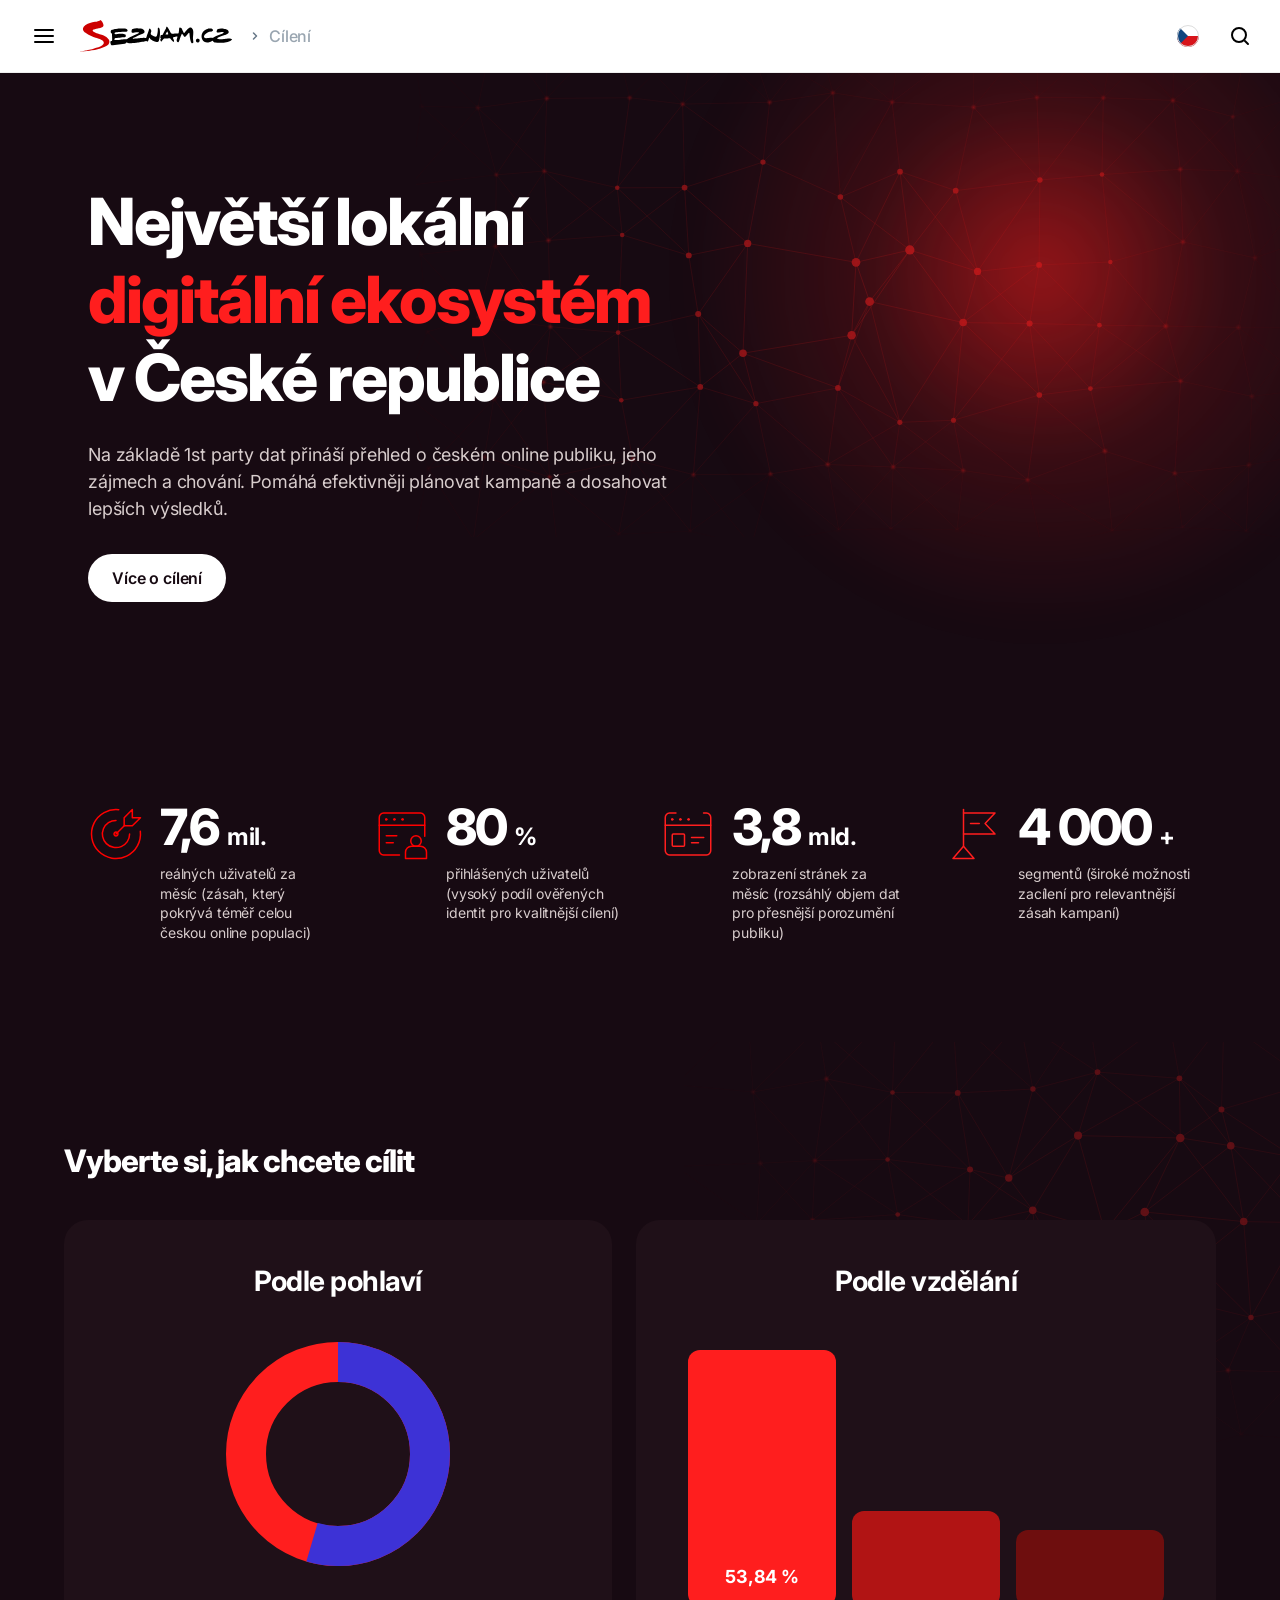
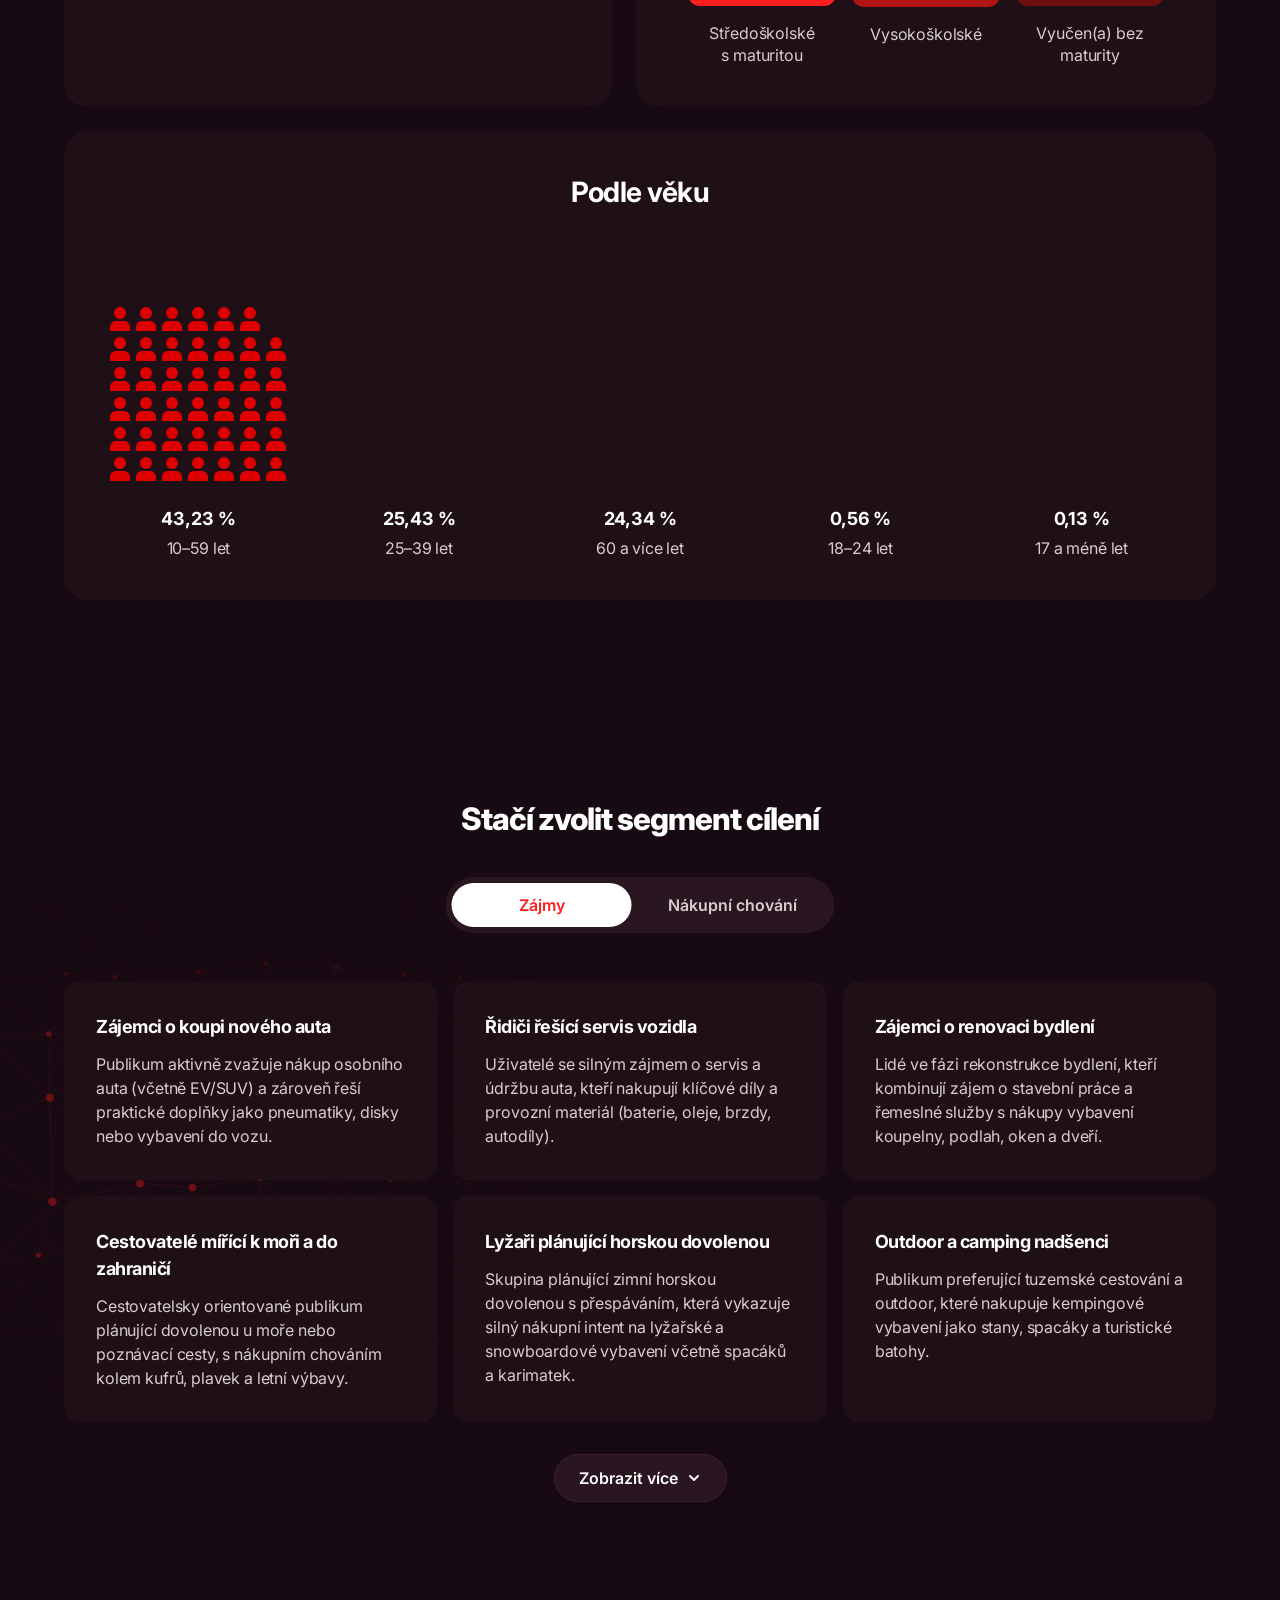
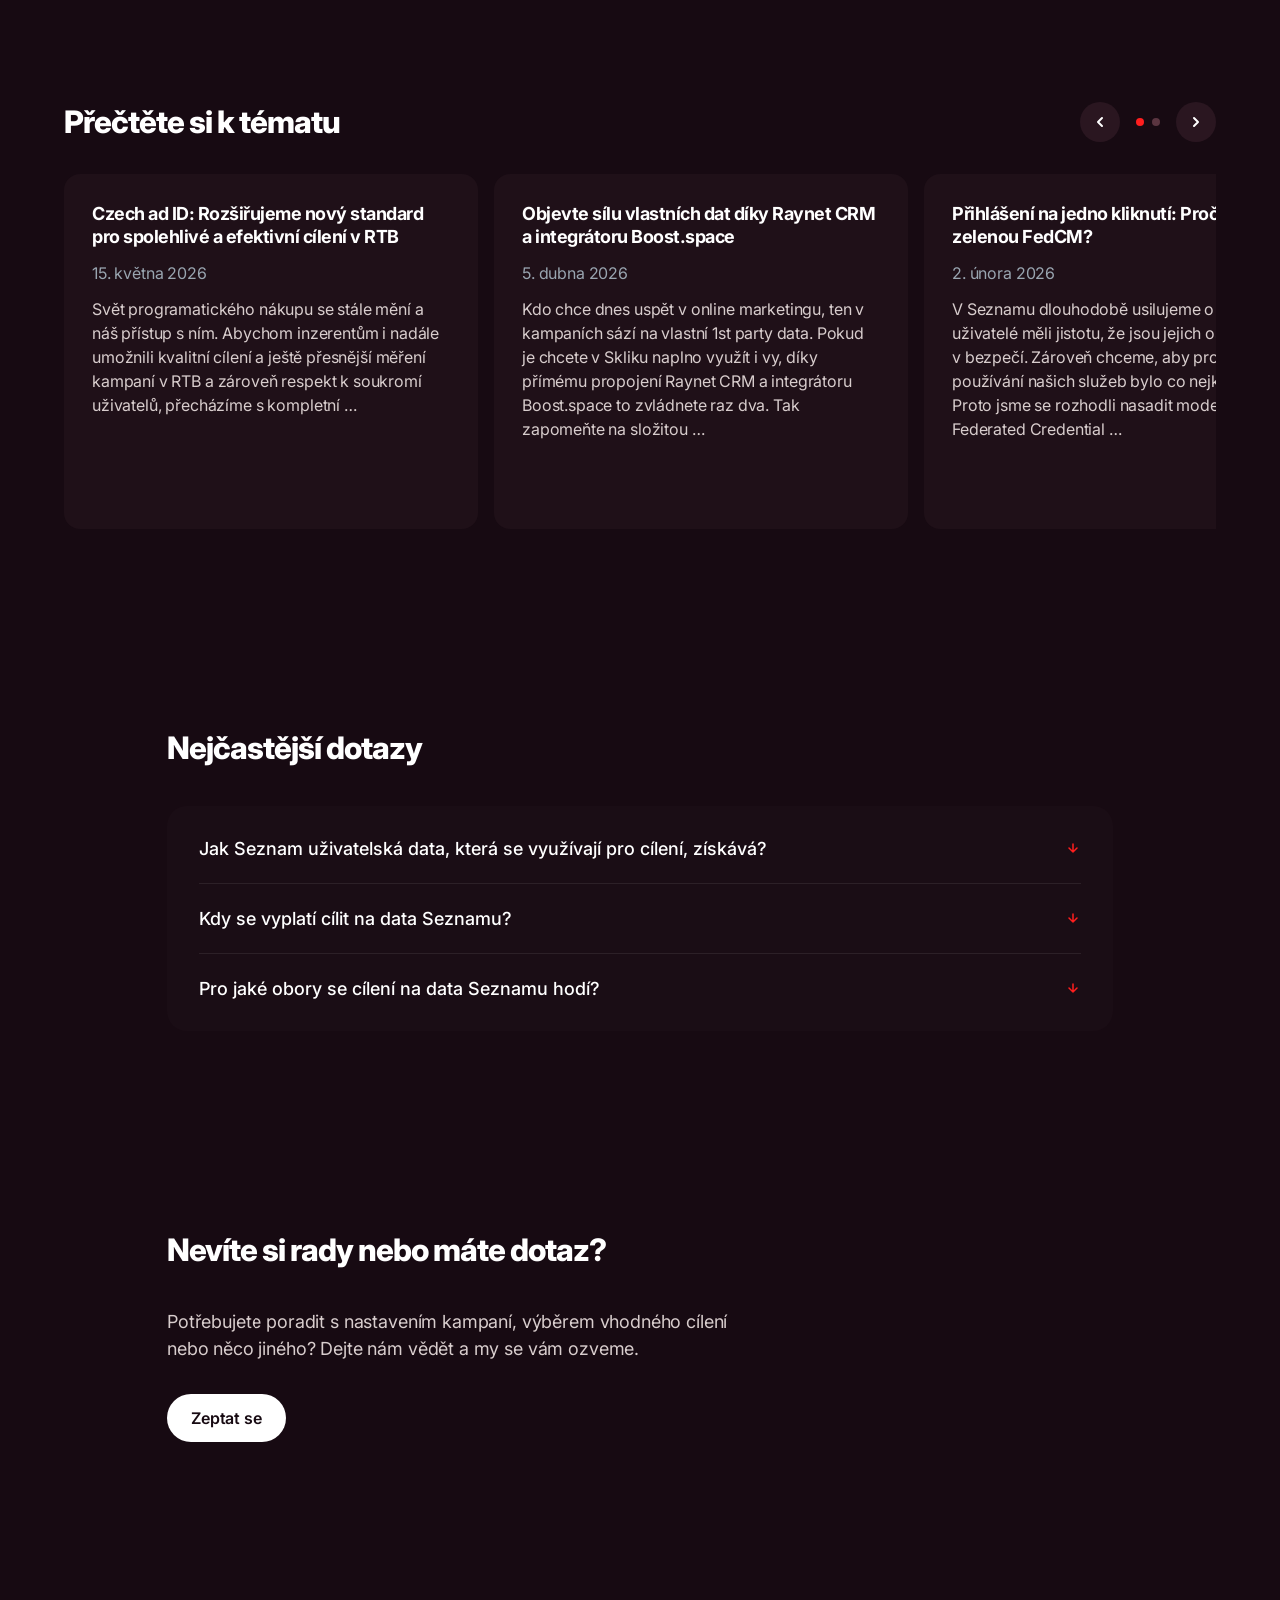
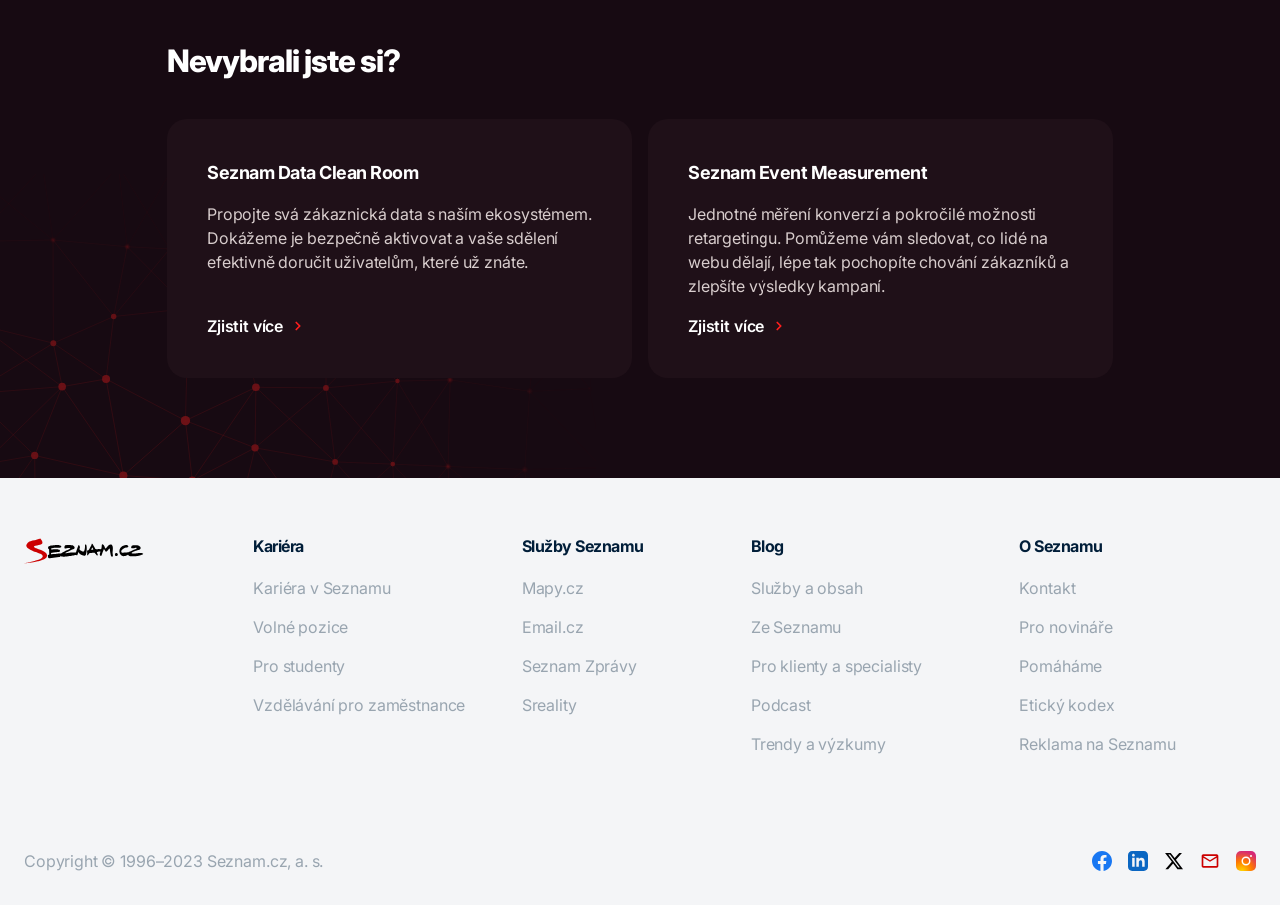
==== index.html @ f517a5b2 "add files" ====
<!DOCTYPE html>
<html lang="cs">
<head>
    <meta charset="UTF-8">
    <meta name="viewport" content="width=device-width, initial-scale=1.0">
    <title>Seznam Cílení – Největší lokální digitální ekosystém v ČR</title>
    <link rel="preconnect" href="https://fonts.googleapis.com">
    <link rel="preconnect" href="https://fonts.gstatic.com" crossorigin>
    <link href="https://fonts.googleapis.com/css2?family=Inter:wght@400;500;600;700;800;900&amp;display=swap" rel="stylesheet">
    <link rel="stylesheet" href="styles.css">
</head>
<body>

<header class="site-header">
    <div class="header-inner">
        <div class="header-left">
            <button class="hamburger" aria-label="Menu">
                <svg width="24" height="24" viewBox="0 0 24 24" fill="none">
                    <path d="M3 6h18M3 12h18M3 18h18" stroke="currentColor" stroke-width="2" stroke-linecap="round"/>
                </svg>
            </button>
            <a href="#" class="logo" aria-label="Seznam.cz">
                <img src="logo-seznam.svg" alt="Seznam.cz" width="153" height="32">
            </a>
            <div class="breadcrumb">
                <svg width="12" height="12" viewBox="0 0 12 12" fill="none">
                    <path d="M4.5 3l3 3-3 3" stroke="#677888" stroke-width="1.5" stroke-linecap="round" stroke-linejoin="round"/>
                </svg>
                <span>Cílení</span>
            </div>
        </div>
        <div class="header-right">
            <span class="flag" aria-label="Čeština">
                <svg width="24" height="24" viewBox="0 0 24 24" xmlns="http://www.w3.org/2000/svg">
                    <defs>
                        <clipPath id="flagClip"><circle cx="12" cy="12" r="11"/></clipPath>
                    </defs>
                    <g clip-path="url(#flagClip)">
                        <rect width="24" height="12" fill="#fff"/>
                        <rect y="12" width="24" height="12" fill="#D7141A"/>
                        <path d="M0 0l12 12L0 24z" fill="#11457E"/>
                    </g>
                    <circle cx="12" cy="12" r="10.5" fill="none" stroke="#ddd"/>
                </svg>
            </span>
            <button class="icon-btn" aria-label="Hledat">
                <svg width="24" height="24" viewBox="0 0 24 24" fill="none">
                    <circle cx="11" cy="11" r="7" stroke="currentColor" stroke-width="2"/>
                    <path d="M20 20l-3-3" stroke="currentColor" stroke-width="2" stroke-linecap="round"/>
                </svg>
            </button>
        </div>
    </div>
</header>

<main>

    <!-- HERO + NUMBERS BG -->
    <section class="hero-block animate-section">
        <div class="hero-bg">
            <div class="hero-glow"></div>
            <svg class="net-anim net-anim-hero" viewBox="0 0 1114 627" preserveAspectRatio="xMidYMid slice" aria-hidden="true"></svg>
        </div>
        <div class="container">
            <div class="hero">
                <h1 class="hero-title">
                    Největší lokální<br>
                    <span class="hero-title-accent">digitální ekosystém</span><br>
                    v České republice
                </h1>
                <p class="hero-text">Na základě 1st party dat přináší přehled o českém online publiku, jeho zájmech a chování. Pomáhá efektivněji plánovat kampaně a dosahovat lepších výsledků.</p>
                <a href="#" class="btn btn-primary">Více o cílení</a>
            </div>

            <section class="numbers animate-section" id="numbers">
                <div class="number-card">
                    <div class="number-icon">
                        <img src="7mil.svg" alt="" width="56" height="56">
                    </div>
                    <div class="number-content">
                        <div class="number-value">
                            <span class="counter" data-target="7.6" data-decimals="1" data-format="cs">0</span>
                            <span class="number-suffix">mil.</span>
                        </div>
                        <p class="number-label">reálných uživatelů za měsíc (zásah, který pokrývá téměř celou českou online populaci)</p>
                    </div>
                </div>

                <div class="number-card">
                    <div class="number-icon">
                        <img src="80proc.svg" alt="" width="56" height="56">
                    </div>
                    <div class="number-content">
                        <div class="number-value">
                            <span class="counter" data-target="80" data-decimals="0">0</span>
                            <span class="number-suffix">%</span>
                        </div>
                        <p class="number-label">přihlášených uživatelů (vysoký podíl ověřených identit pro kvalitnější cílení)</p>
                    </div>
                </div>

                <div class="number-card">
                    <div class="number-icon">
                        <img src="3bil.svg" alt="" width="56" height="56">
                    </div>
                    <div class="number-content">
                        <div class="number-value">
                            <span class="counter" data-target="3.8" data-decimals="1" data-format="cs">0</span>
                            <span class="number-suffix">mld.</span>
                        </div>
                        <p class="number-label">zobrazení stránek za měsíc (rozsáhlý objem dat pro přesnější porozumění publiku)</p>
                    </div>
                </div>

                <div class="number-card">
                    <div class="number-icon">
                        <img src="4000.svg" alt="" width="56" height="56">
                    </div>
                    <div class="number-content">
                        <div class="number-value">
                            <span class="counter" data-target="4000" data-decimals="0" data-format="space">0</span>
                            <span class="number-suffix">+</span>
                        </div>
                        <p class="number-label">segmentů (široké možnosti zacílení pro relevantnější zásah kampaní)</p>
                    </div>
                </div>
            </section>
        </div>
    </section>

    <!-- GRAFY -->
    <section class="charts-section animate-section" id="charts">
        <div class="charts-bg">
            <svg class="net-anim net-anim-charts" viewBox="0 0 1114 627" preserveAspectRatio="xMidYMid slice" aria-hidden="true"></svg>
        </div>
        <div class="container">
            <h2 class="section-title">Vyberte si, jak chcete cílit</h2>
            <div class="charts-grid">
                <div class="chart-card chart-donut-card">
                    <h3 class="chart-title">Podle pohlaví</h3>
                    <div class="donut-wrap">
                        <svg class="donut" viewBox="0 0 240 240" aria-hidden="true">
                            <circle cx="120" cy="120" r="92" fill="none" stroke="#FF1E1E" stroke-width="40"></circle>
                            <circle class="donut-arc" cx="120" cy="120" r="92" fill="none" stroke="#3D32D6" stroke-width="40"
                                    stroke-dasharray="578" stroke-dashoffset="578"
                                    data-final-offset="263" transform="rotate(-90 120 120)"></circle>
                        </svg>
                        <div class="donut-center">
                            <img src="woman.svg" alt="" class="donut-icon donut-icon-woman">
                            <img src="men.svg" alt="" class="donut-icon donut-icon-man">
                        </div>
                    </div>
                    <div class="donut-legend">
                        <div class="legend-item">
                            <div class="legend-value">45,54 %</div>
                            <div class="legend-label">Ženy</div>
                        </div>
                        <div class="legend-item">
                            <div class="legend-value">54,45 %</div>
                            <div class="legend-label">Muži</div>
                        </div>
                    </div>
                </div>

                <div class="chart-card chart-bars-card">
                    <h3 class="chart-title">Podle vzdělání</h3>
                    <div class="bars-container">
                        <div class="bar-wrap">
                            <div class="bar-area">
                                <div class="bar bar-1" data-height="256" style="--bar-color: #FF1E1E;">
                                    <span class="bar-value">53,84 %</span>
                                </div>
                            </div>
                            <div class="bar-label">Středoškolské<br>s maturitou</div>
                        </div>
                        <div class="bar-wrap">
                            <div class="bar-area">
                                <div class="bar bar-2" data-height="96" style="--bar-color: #B11414;">
                                    <span class="bar-value">26,86 %</span>
                                </div>
                            </div>
                            <div class="bar-label">Vysokoškolské</div>
                        </div>
                        <div class="bar-wrap">
                            <div class="bar-area">
                                <div class="bar bar-3" data-height="76" style="--bar-color: #6E0E0E;">
                                    <span class="bar-value">19,29 %</span>
                                </div>
                            </div>
                            <div class="bar-label">Vyučen(a) bez<br>maturity</div>
                        </div>
                    </div>
                </div>

                <div class="chart-card chart-people-card">
                    <h3 class="chart-title">Podle věku</h3>
                    <div class="people-grid">
                        <div class="people-col" data-icons="43" data-cols="7">
                            <div class="people-icons" data-rows="6" data-extra="1"></div>
                            <div class="people-stat">
                                <div class="people-value">43,23 %</div>
                                <div class="people-label">10–59 let</div>
                            </div>
                        </div>
                        <div class="people-col" data-icons="25" data-cols="7">
                            <div class="people-icons" data-rows="3" data-extra="4"></div>
                            <div class="people-stat">
                                <div class="people-value">25,43 %</div>
                                <div class="people-label">25–39 let</div>
                            </div>
                        </div>
                        <div class="people-col" data-icons="24" data-cols="7">
                            <div class="people-icons" data-rows="3" data-extra="3"></div>
                            <div class="people-stat">
                                <div class="people-value">24,34 %</div>
                                <div class="people-label">60 a více let</div>
                            </div>
                        </div>
                        <div class="people-col" data-icons="1" data-cols="1">
                            <div class="people-icons people-tiny"></div>
                            <div class="people-stat">
                                <div class="people-value">0,56 %</div>
                                <div class="people-label">18–24 let</div>
                            </div>
                        </div>
                        <div class="people-col" data-icons="1" data-cols="1">
                            <div class="people-icons people-tiny people-tinier"></div>
                            <div class="people-stat">
                                <div class="people-value">0,13 %</div>
                                <div class="people-label">17 a méně let</div>
                            </div>
                        </div>
                    </div>
                </div>
            </div>
        </div>
    </section>

    <!-- TILES -->
    <section class="tiles-section animate-section">
        <div class="tiles-bg">
            <svg class="net-anim net-anim-tiles" viewBox="0 0 1114 627" preserveAspectRatio="xMidYMid slice" aria-hidden="true"></svg>
        </div>
        <div class="container">
            <h2 class="section-title section-title-center">Stačí zvolit segment cílení</h2>
            <div class="tabs">
                <button class="tab active" data-tab="zajmy">Zájmy</button>
                <button class="tab" data-tab="nakupni">Nákupní chování</button>
            </div>
            <div class="tiles-grid">
                <article class="tile">
                    <h4 class="tile-title">Zájemci o koupi nového auta</h4>
                    <p class="tile-text">Publikum aktivně zvažuje nákup osobního auta (včetně EV/SUV) a zároveň řeší praktické doplňky jako pneumatiky, disky nebo vybavení do vozu.</p>
                </article>
                <article class="tile">
                    <h4 class="tile-title">Řidiči řešící servis vozidla</h4>
                    <p class="tile-text">Uživatelé se silným zájmem o servis a údržbu auta, kteří nakupují klíčové díly a provozní materiál (baterie, oleje, brzdy, autodíly).</p>
                </article>
                <article class="tile">
                    <h4 class="tile-title">Zájemci o renovaci bydlení</h4>
                    <p class="tile-text">Lidé ve fázi rekonstrukce bydlení, kteří kombinují zájem o stavební práce a řemeslné služby s nákupy vybavení koupelny, podlah, oken a dveří.</p>
                </article>
                <article class="tile">
                    <h4 class="tile-title">Cestovatelé mířící k moři a do zahraničí</h4>
                    <p class="tile-text">Cestovatelsky orientované publikum plánující dovolenou u moře nebo poznávací cesty, s nákupním chováním kolem kufrů, plavek a letní výbavy.</p>
                </article>
                <article class="tile">
                    <h4 class="tile-title">Lyžaři plánující horskou dovolenou</h4>
                    <p class="tile-text">Skupina plánující zimní horskou dovolenou s přespáváním, která vykazuje silný nákupní intent na lyžařské a snowboardové vybavení včetně spacáků a karimatek.</p>
                </article>
                <article class="tile">
                    <h4 class="tile-title">Outdoor a camping nadšenci</h4>
                    <p class="tile-text">Publikum preferující tuzemské cestování a outdoor, které nakupuje kempingové vybavení jako stany, spacáky a turistické batohy.</p>
                </article>
            </div>
            <div class="tiles-cta">
                <button class="btn btn-secondary">
                    Zobrazit více
                    <svg width="16" height="16" viewBox="0 0 16 16" fill="none">
                        <path d="M4 6l4 4 4-4" stroke="currentColor" stroke-width="2" stroke-linecap="round" stroke-linejoin="round"/>
                    </svg>
                </button>
            </div>
        </div>
    </section>

    <!-- BLOG CAROUSEL -->
    <section class="blog-section animate-section">
        <div class="container">
            <div class="blog-header">
                <h2 class="section-title">Přečtěte si k tématu</h2>
                <div class="carousel-controls">
                    <button class="carousel-btn" id="blogPrev" aria-label="Předchozí">
                        <svg width="16" height="16" viewBox="0 0 16 16" fill="none">
                            <path d="M10 4l-4 4 4 4" stroke="currentColor" stroke-width="2" stroke-linecap="round" stroke-linejoin="round"/>
                        </svg>
                    </button>
                    <div class="carousel-dots" id="blogDots"></div>
                    <button class="carousel-btn" id="blogNext" aria-label="Další">
                        <svg width="16" height="16" viewBox="0 0 16 16" fill="none">
                            <path d="M6 4l4 4-4 4" stroke="currentColor" stroke-width="2" stroke-linecap="round" stroke-linejoin="round"/>
                        </svg>
                    </button>
                </div>
            </div>
            <div class="carousel" id="blogCarousel">
                <div class="carousel-track">
                    <article class="blog-card">
                        <h4 class="blog-title">Czech ad ID: Rozšiřujeme nový standard pro spolehlivé a efektivní cílení v RTB</h4>
                        <div class="blog-date">15. května 2026</div>
                        <p class="blog-text">Svět programatického nákupu se stále mění a náš přístup s ním. Abychom inzerentům i nadále umožnili kvalitní cílení a ještě přesnější měření kampaní v RTB a zároveň respekt k soukromí uživatelů, přecházíme s kompletní …</p>
                    </article>
                    <article class="blog-card">
                        <h4 class="blog-title">Objevte sílu vlastních dat díky Raynet CRM a integrátoru Boost.space</h4>
                        <div class="blog-date">5. dubna 2026</div>
                        <p class="blog-text">Kdo chce dnes uspět v online marketingu, ten v kampaních sází na vlastní 1st party data. Pokud je chcete v Skliku naplno využít i vy, díky přímému propojení Raynet CRM a integrátoru Boost.space to zvládnete raz dva. Tak zapomeňte na složitou …</p>
                    </article>
                    <article class="blog-card">
                        <h4 class="blog-title">Přihlášení na jedno kliknutí: Proč jsme dali zelenou FedCM?</h4>
                        <div class="blog-date">2. února 2026</div>
                        <p class="blog-text">V Seznamu dlouhodobě usilujeme o to, aby naši uživatelé měli jistotu, že jsou jejich osobní údaje v bezpečí. Zároveň chceme, aby pro ně používání našich služeb bylo co nejkomfortnější. Proto jsme se rozhodli nasadit moderní řešení Federated Credential …</p>
                    </article>
                    <article class="blog-card">
                        <h4 class="blog-title">Nové možnosti cílení v Skliku: Více dat, lepší výsledky</h4>
                        <div class="blog-date">10. ledna 2026</div>
                        <p class="blog-text">Sklik posiluje nabídku cílení o nové segmenty postavené na 1st party datech celého ekosystému Seznam. Inzerenti tak získají nástroj pro přesnější oslovování uživatelů s vyšší pravděpodobností konverze a kvalitnějšími daty …</p>
                    </article>
                    <article class="blog-card">
                        <h4 class="blog-title">Trendy v digitálním marketingu pro rok 2026</h4>
                        <div class="blog-date">20. prosince 2025</div>
                        <p class="blog-text">Co bude hýbat online světem v nadcházejícím roce? AI v reklamě, růst videoobsahu, důraz na ochranu soukromí a vlastní data. Připravili jsme přehled nejdůležitějších trendů, které byste měli sledovat …</p>
                    </article>
                    <article class="blog-card">
                        <h4 class="blog-title">Případová studie: Jak značka XY zvýšila konverze o 40 %</h4>
                        <div class="blog-date">15. listopadu 2025</div>
                        <p class="blog-text">Podívejte se, jak chytré využití cílení podle nákupního chování pomohlo retailové značce výrazně zvednout výkon kampaně. Sledování chování uživatelů a relevantní obsah jsou klíč k úspěchu …</p>
                    </article>
                </div>
            </div>
        </div>
    </section>

    <!-- FAQ -->
    <section class="faq-section animate-section">
        <div class="container container-narrow">
            <h2 class="section-title">Nejčastější dotazy</h2>
            <div class="faq-list">
                <div class="faq-item">
                    <button class="faq-toggle" aria-expanded="false">
                        <span>Jak Seznam uživatelská data, která se využívají pro cílení, získává?</span>
                        <svg class="faq-icon" width="16" height="16" viewBox="0 0 16 16" fill="none">
                            <path d="M8 4v8M4 8l4 4 4-4" stroke="#FF1E1E" stroke-width="1.5" stroke-linecap="round" stroke-linejoin="round"/>
                        </svg>
                    </button>
                    <div class="faq-content">
                        <p>Data získáváme z přihlášených účtů našich služeb (Email.cz, Seznam Zprávy, Mapy.cz, Sreality a další). Vše probíhá v souladu s GDPR a uživatelé mají plnou kontrolu nad svými preferencemi.</p>
                    </div>
                </div>
                <div class="faq-item">
                    <button class="faq-toggle" aria-expanded="false">
                        <span>Kdy se vyplatí cílit na data Seznamu?</span>
                        <svg class="faq-icon" width="16" height="16" viewBox="0 0 16 16" fill="none">
                            <path d="M8 4v8M4 8l4 4 4-4" stroke="#FF1E1E" stroke-width="1.5" stroke-linecap="round" stroke-linejoin="round"/>
                        </svg>
                    </button>
                    <div class="faq-content">
                        <p>Pokud chcete oslovit českou online populaci s vysokou přesností, využít 1st party data a maximalizovat výkon kampaní napříč celým ekosystémem.</p>
                    </div>
                </div>
                <div class="faq-item">
                    <button class="faq-toggle" aria-expanded="false">
                        <span>Pro jaké obory se cílení na data Seznamu hodí?</span>
                        <svg class="faq-icon" width="16" height="16" viewBox="0 0 16 16" fill="none">
                            <path d="M8 4v8M4 8l4 4 4-4" stroke="#FF1E1E" stroke-width="1.5" stroke-linecap="round" stroke-linejoin="round"/>
                        </svg>
                    </button>
                    <div class="faq-content">
                        <p>Prakticky pro všechny obory – e-commerce, finance, automotive, FMCG, cestování i B2B. Díky širokému zásahu a hlubokým datům najdeme vhodné publikum pro téměř jakoukoli kampaň.</p>
                    </div>
                </div>
            </div>
        </div>
    </section>

    <!-- TEXT BLOCK -->
    <section class="text-block-section animate-section">
        <div class="container container-narrow">
            <h2 class="section-title">Nevíte si rady nebo máte dotaz?</h2>
            <p class="text-block-text">Potřebujete poradit s nastavením kampaní, výběrem vhodného cílení nebo něco jiného? Dejte nám vědět a my se vám ozveme.</p>
            <a href="#" class="btn btn-primary">Zeptat se</a>
        </div>
    </section>

    <!-- ROZCESTNIK TILES -->
    <section class="rozcestnik-section animate-section">
        <div class="rozcestnik-bg">
            <svg class="net-anim net-anim-rozcestnik" viewBox="0 0 1114 627" preserveAspectRatio="xMidYMid slice" aria-hidden="true"></svg>
        </div>
        <div class="container container-narrow">
            <h2 class="section-title">Nevybrali jste si?</h2>
            <div class="rozcestnik-grid">
                <article class="rozcestnik-tile">
                    <h4 class="rozcestnik-title">Seznam Data Clean Room</h4>
                    <p class="rozcestnik-text">Propojte svá zákaznická data s naším ekosystémem. Dokážeme je bezpečně aktivovat a vaše sdělení efektivně doručit uživatelům, které už znáte.</p>
                    <a href="#" class="rozcestnik-link">Zjistit více
                        <svg width="14" height="14" viewBox="0 0 16 16" fill="none">
                            <path d="M6 4l4 4-4 4" stroke="#FF1E1E" stroke-width="2" stroke-linecap="round" stroke-linejoin="round"/>
                        </svg>
                    </a>
                </article>
                <article class="rozcestnik-tile">
                    <h4 class="rozcestnik-title">Seznam Event Measurement</h4>
                    <p class="rozcestnik-text">Jednotné měření konverzí a pokročilé možnosti retargetingu. Pomůžeme vám sledovat, co lidé na webu dělají, lépe tak pochopíte chování zákazníků a zlepšíte výsledky kampaní.</p>
                    <a href="#" class="rozcestnik-link">Zjistit více
                        <svg width="14" height="14" viewBox="0 0 16 16" fill="none">
                            <path d="M6 4l4 4-4 4" stroke="#FF1E1E" stroke-width="2" stroke-linecap="round" stroke-linejoin="round"/>
                        </svg>
                    </a>
                </article>
            </div>
        </div>
    </section>

</main>

<footer class="site-footer">
    <div class="footer-inner">
        <div class="footer-grid">
            <div class="footer-logo-col">
                <a href="#" class="logo logo-footer" aria-label="Seznam.cz">
                    <img src="logo-seznam.svg" alt="Seznam.cz" width="120" height="26">
                </a>
            </div>
            <div class="footer-col">
                <h5 class="footer-heading"><a href="#">Kariéra</a></h5>
                <ul>
                    <li><a href="#">Kariéra v Seznamu</a></li>
                    <li><a href="#">Volné pozice</a></li>
                    <li><a href="#">Pro studenty</a></li>
                    <li><a href="#">Vzdělávání pro zaměstnance</a></li>
                </ul>
            </div>
            <div class="footer-col">
                <h5 class="footer-heading"><a href="#">Služby Seznamu</a></h5>
                <ul>
                    <li><a href="#">Mapy.cz</a></li>
                    <li><a href="#">Email.cz</a></li>
                    <li><a href="#">Seznam Zprávy</a></li>
                    <li><a href="#">Sreality</a></li>
                </ul>
            </div>
            <div class="footer-col">
                <h5 class="footer-heading"><a href="#">Blog</a></h5>
                <ul>
                    <li><a href="#">Služby a obsah</a></li>
                    <li><a href="#">Ze Seznamu</a></li>
                    <li><a href="#">Pro klienty a specialisty</a></li>
                    <li><a href="#">Podcast</a></li>
                    <li><a href="#">Trendy a výzkumy</a></li>
                </ul>
            </div>
            <div class="footer-col">
                <h5 class="footer-heading"><a href="#">O Seznamu</a></h5>
                <ul>
                    <li><a href="#">Kontakt</a></li>
                    <li><a href="#">Pro novináře</a></li>
                    <li><a href="#">Pomáháme</a></li>
                    <li><a href="#">Etický kodex</a></li>
                    <li><a href="#">Reklama na Seznamu</a></li>
                </ul>
            </div>
        </div>
        <div class="footer-bottom">
            <div class="footer-copy">Copyright © 1996–2023 Seznam.cz, a. s.</div>
            <div class="footer-social">
                <a href="#" aria-label="Facebook">
                    <svg width="20" height="20" viewBox="0 0 24 24" fill="#1877F2"><path d="M24 12c0-6.6-5.4-12-12-12S0 5.4 0 12c0 6 4.4 11 10.1 11.9V15.5H7.1V12h3.1V9.4c0-3 1.8-4.7 4.5-4.7 1.3 0 2.7.2 2.7.2v3h-1.5c-1.5 0-2 .9-2 1.9V12h3.3l-.5 3.5h-2.8v8.4C19.6 23 24 18 24 12z"/></svg>
                </a>
                <a href="#" aria-label="LinkedIn">
                    <svg width="20" height="20" viewBox="0 0 24 24" fill="#0A66C2"><path d="M19 0H5C2.2 0 0 2.2 0 5v14c0 2.8 2.2 5 5 5h14c2.8 0 5-2.2 5-5V5c0-2.8-2.2-5-5-5zM8 19H5V8h3v11zM6.5 6.7c-1 0-1.7-.8-1.7-1.7s.8-1.7 1.7-1.7 1.7.8 1.7 1.7-.7 1.7-1.7 1.7zM20 19h-3v-5.6c0-3.4-4-3.1-4 0V19h-3V8h3v1.8c1.4-2.6 7-2.8 7 2.5V19z"/></svg>
                </a>
                <a href="#" aria-label="X">
                    <svg width="20" height="20" viewBox="0 0 24 24" fill="#000"><path d="M18.244 2.25h3.308l-7.227 8.26 8.502 11.24H16.17l-5.214-6.817L4.99 21.75H1.68l7.73-8.835L1.254 2.25H8.08l4.713 6.231zm-1.161 17.52h1.833L7.084 4.126H5.117z"/></svg>
                </a>
                <a href="#" aria-label="Email">
                    <svg width="20" height="20" viewBox="0 0 24 24" fill="#CC0000"><path d="M22 6c0-1.1-.9-2-2-2H4c-1.1 0-2 .9-2 2v12c0 1.1.9 2 2 2h16c1.1 0 2-.9 2-2V6zm-2 0l-8 5-8-5h16zm0 12H4V8l8 5 8-5v10z"/></svg>
                </a>
                <a href="#" aria-label="Instagram">
                    <svg width="20" height="20" viewBox="0 0 24 24" fill="none"><defs><radialGradient id="ig" cx="0.3" cy="1" r="1"><stop offset="0" stop-color="#FFD600"/><stop offset="0.5" stop-color="#FF7A00"/><stop offset="1" stop-color="#D62976"/></radialGradient></defs><rect width="24" height="24" rx="6" fill="url(#ig)"/><circle cx="12" cy="12" r="4.5" fill="none" stroke="#fff" stroke-width="1.8"/><circle cx="18" cy="6" r="1.2" fill="#fff"/></svg>
                </a>
            </div>
        </div>
    </div>
</footer>

<script src="script.js"></script>
</body>
</html>
---- styles.css ----
/* === Tokens === */
:root {
    --color-bg: #170A12;
    --color-surface: #1F1018;
    --color-surface-2: #2A1620;
    --color-white: #FFFFFF;
    --color-red: #FF1E1E;
    --color-red-dark: #CC0000;
    --color-red-darker: #B11414;
    --color-red-darkest: #6E0E0E;
    --color-blue: #3D32D6;
    --color-blue-black: #011E39;
    --color-text: #FFFFFF;
    --color-text-muted: #99A5B0;
    --color-text-soft: #D8CDCD;
    --color-text-dim: #A79797;
    --color-footer-bg: #F4F5F7;
    --color-footer-text: #011E39;

    --font-base: 'Inter', -apple-system, BlinkMacSystemFont, 'Segoe UI', Roboto, sans-serif;

    --fs-xs: 14px;
    --fs-sm: 16px;
    --fs-md: 18px;
    --fs-lg: 24px;
    --fs-xl: 28px;
    --fs-2xl: 34px;
    --fs-3xl: 42px;
    --fs-4xl: 50px;
    --fs-5xl: 56px;
    --fs-hero: 72px;

    --space-1: 4px;
    --space-2: 8px;
    --space-3: 16px;
    --space-4: 24px;
    --space-5: 32px;
    --space-6: 40px;
    --space-7: 48px;
    --space-8: 64px;
    --space-9: 80px;

    --radius-sm: 8px;
    --radius-md: 16px;
    --radius-lg: 20px;
    --radius-xl: 24px;
    --radius-pill: 999px;

    --max-w: 1200px;
    --max-w-narrow: 994px;

    --section-pad: 100px;
}

/* === Reset === */
*, *::before, *::after { box-sizing: border-box; }
html { scroll-behavior: smooth; }
body {
    margin: 0;
    background: var(--color-bg);
    color: var(--color-text);
    font-family: var(--font-base);
    font-size: var(--fs-md);
    line-height: 1.5;
    letter-spacing: -0.15px;
    -webkit-font-smoothing: antialiased;
    overflow-x: hidden;
}
a { color: inherit; text-decoration: none; }
button { font-family: inherit; cursor: pointer; border: none; background: none; color: inherit; }
img, svg { display: block; max-width: 100%; }
ul { list-style: none; padding: 0; margin: 0; }
h1, h2, h3, h4, h5 { margin: 0; font-weight: 800; letter-spacing: -0.5px; }

/* === Layout === */
.container {
    max-width: var(--max-w);
    margin: 0 auto;
    padding: 0 24px;
    position: relative;
    z-index: 2;
}
.container-narrow {
    max-width: var(--max-w-narrow);
}

main { display: block; }

/* === Header === */
.site-header {
    width: 100%;
    background: #fff;
    color: #000;
    position: sticky;
    top: 0;
    z-index: 100;
    border-bottom: 1px solid #eee;
}
.header-inner {
    display: flex;
    align-items: center;
    justify-content: space-between;
    height: 72px;
    padding: 0 24px;
    width: 100%;
}
.header-left { display: flex; align-items: center; gap: 16px; }
.hamburger { padding: 8px; color: #000; display: flex; align-items: center; }
.logo { display: flex; align-items: center; }
.breadcrumb {
    display: flex;
    align-items: center;
    gap: 8px;
    color: var(--color-text-muted);
    font-size: var(--fs-sm);
    font-weight: 500;
}
.header-right { display: flex; align-items: center; gap: 24px; }
.icon-btn { padding: 4px; color: #000; display: flex; align-items: center; }
.flag { display: flex; align-items: center; }

/* === Buttons === */
.btn {
    display: inline-flex;
    align-items: center;
    gap: 8px;
    padding: 12px 24px;
    border-radius: var(--radius-pill);
    font-weight: 600;
    font-size: var(--fs-sm);
    transition: transform 0.15s ease, background 0.2s;
    text-align: center;
    line-height: 1;
    height: 48px;
}
.btn-primary {
    background: var(--color-white);
    color: #170A12;
}
.btn-primary:hover { transform: translateY(-1px); background: #f0f0f0; }
.btn-secondary {
    background: var(--color-surface-2);
    color: #fff;
    border: 1px solid #3a2030;
}
.btn-secondary:hover { background: #321a26; }

/* === Hero block === */
.hero-block {
    position: relative;
    padding-top: 110px;
    padding-bottom: var(--section-pad);
    overflow: hidden;
}
.hero-bg {
    position: absolute;
    inset: 0;
    overflow: hidden;
    z-index: 0;
}
.hero-glow {
    position: absolute;
    top: -160px;
    right: -120px;
    width: 720px;
    height: 720px;
    border-radius: 50%;
    background: radial-gradient(circle, rgba(255,30,30,0.55) 0%, rgba(255,30,30,0.15) 35%, transparent 70%);
    filter: blur(20px);
}
.net-anim {
    position: absolute;
    width: 70vw;
    height: auto;
    aspect-ratio: 1114 / 627;
    opacity: 0.55;
    pointer-events: none;
}
.net-anim-hero {
    top: -40px;
    left: 50%;
    transform: translateX(-25%);
}
.hero {
    position: relative;
    z-index: 2;
    max-width: 700px;
    padding: 0 24px;
}
.hero-title {
    font-size: 65px;
    line-height: 1.2;
    font-weight: 800;
    letter-spacing: -2px;
    margin-bottom: 24px;
    color: #fff;
}
.hero-title-accent { color: var(--color-red); }
.hero-text {
    font-size: var(--fs-md);
    color: var(--color-text-soft);
    margin: 0 0 32px;
    max-width: 580px;
}

/* === Numbers === */
.numbers {
    display: grid;
    grid-template-columns: repeat(4, 1fr);
    gap: 40px;
    padding: 0 24px;
    margin-top: 200px;
    position: relative;
    z-index: 2;
}
.number-card {
    display: flex;
    gap: 16px;
    align-items: flex-start;
}
.number-icon {
    width: 56px;
    height: 56px;
    flex-shrink: 0;
    margin-top: 4px;
}
.number-icon svg { width: 100%; height: 100%; }
.number-content { display: flex; flex-direction: column; gap: 12px; }
.number-value {
    display: flex;
    align-items: baseline;
    gap: 8px;
    font-size: 50px;
    font-weight: 800;
    line-height: 1;
    color: #fff;
    letter-spacing: -2px;
}
.number-suffix {
    font-size: var(--fs-lg);
    font-weight: 700;
    color: #fff;
    letter-spacing: -0.5px;
}
.number-label {
    font-size: var(--fs-xs);
    color: var(--color-text-soft);
    margin: 0;
    line-height: 1.4;
}

/* === Section title === */
.section-title {
    font-size: 31px;
    font-weight: 800;
    color: #fff;
    margin: 0 0 40px;
    letter-spacing: -1px;
    line-height: 1.2;
}
.section-title-center { text-align: center; }

/* === Charts === */
.charts-section {
    position: relative;
    padding: var(--section-pad) 0;
    overflow: hidden;
}
.charts-bg { position: absolute; inset: 0; z-index: 0; pointer-events: none; }
.net-anim-charts {
    top: -100px;
    right: -300px;
    opacity: 0.35;
}
.charts-grid {
    display: grid;
    grid-template-columns: 1fr 1fr;
    gap: 24px;
}
.chart-card {
    background: var(--color-surface);
    border-radius: var(--radius-xl);
    padding: 40px;
    min-height: 482px;
    display: flex;
    flex-direction: column;
}
.chart-people-card {
    grid-column: 1 / -1;
    min-height: 438px;
}
.chart-title {
    font-size: var(--fs-xl);
    font-weight: 700;
    text-align: center;
    margin: 0 0 32px;
    color: #fff;
}

/* Donut chart */
.chart-donut-card { align-items: center; }
.donut-wrap {
    width: 240px;
    height: 240px;
    margin: 0 auto;
    flex-grow: 1;
    display: flex;
    align-items: center;
    position: relative;
}
.donut { width: 240px; height: 240px; }
.donut-center {
    position: absolute;
    inset: 0;
    display: flex;
    align-items: center;
    justify-content: center;
    gap: 14px;
    pointer-events: none;
}
.donut-icon { display: block; height: 73px; width: auto; }
.donut-icon-woman { width: 28px; }
.donut-icon-man { width: 26px; }

/* Sequenced reveal in donut card (after donut draws) */
.chart-donut-card .donut-icon,
.chart-donut-card .legend-item {
    opacity: 0;
    transform: translateY(8px);
    transition: opacity 0.4s ease, transform 0.4s ease;
}
.chart-donut-card .donut-icon.show,
.chart-donut-card .legend-item.show {
    opacity: 1;
    transform: translateY(0);
}
.donut-arc {
    transition: stroke-dashoffset 1.4s cubic-bezier(0.22, 1, 0.36, 1);
}
.donut-legend {
    display: flex;
    gap: 56px;
    justify-content: center;
    margin-top: 32px;
}
.legend-item { text-align: center; }
.legend-value {
    font-size: 20px;
    font-weight: 700;
    color: #fff;
}
.legend-label {
    font-size: var(--fs-md);
    color: var(--color-text-soft);
    margin-top: 4px;
}

/* Bars */
.bars-container {
    display: flex;
    gap: 16px;
    align-items: flex-end;
    justify-content: center;
    margin: 0;
    padding: 0 12px;
    margin-top: auto;
}
.bar-wrap {
    width: 148px;
    display: flex;
    flex-direction: column;
    align-items: center;
}
.bar-area {
    width: 148px;
    height: 256px;
    display: flex;
    align-items: flex-end;
    justify-content: center;
}
.bar {
    width: 148px;
    height: 0;
    background: var(--bar-color);
    border-radius: 12px;
    position: relative;
    display: flex;
    align-items: flex-end;
    justify-content: center;
    transition: height 1.2s cubic-bezier(0.22, 1, 0.36, 1);
}
.bar-value {
    position: absolute;
    bottom: 16px;
    color: #fff;
    font-weight: 700;
    font-size: var(--fs-md);
    opacity: 0;
    transition: opacity 0.4s ease 0.6s;
}
.bar.animated .bar-value { opacity: 1; }
.bar-label {
    margin-top: 16px;
    text-align: center;
    color: var(--color-text-soft);
    font-size: var(--fs-sm);
    line-height: 1.4;
    min-height: 44px;
}
.chart-bars-card .bar-label {
    opacity: 0;
    transform: translateY(8px);
    transition: opacity 0.4s ease, transform 0.4s ease;
}
.chart-bars-card .bar-label.show {
    opacity: 1;
    transform: translateY(0);
}

/* People chart */
.people-grid {
    display: grid;
    grid-template-columns: repeat(5, 1fr);
    gap: 32px;
    margin-top: 32px;
    flex-grow: 1;
    align-items: end;
}
.people-col {
    display: flex;
    flex-direction: column;
    align-items: center;
    gap: 24px;
    height: 100%;
    justify-content: flex-end;
}
.people-icons {
    display: flex;
    flex-direction: column-reverse;
    gap: 6px;
    align-items: center;
    min-height: 174px;
    justify-content: flex-start;
}
.people-row {
    display: flex;
    gap: 6px;
    justify-content: center;
}
.person-icon {
    width: 20px;
    height: 24px;
    opacity: 0;
    transform: translateY(8px);
    transition: opacity 0.3s ease, transform 0.3s ease;
    display: flex;
    align-items: center;
    justify-content: center;
}
.person-icon img, .person-icon svg { width: 100%; height: 100%; display: block; }
.person-icon.visible {
    opacity: 1;
    transform: translateY(0);
}
.people-tiny { min-height: 174px; }
.people-tiny .person-icon { width: 20px; height: 24px; }
.people-tinier .person-icon { width: 15px; height: 18px; }
.people-tinier .person-icon img { width: 15px; height: 18px; }
.people-stat { text-align: center; }
.people-value {
    font-size: var(--fs-md);
    font-weight: 700;
    color: #fff;
}
.people-label {
    font-size: var(--fs-sm);
    color: var(--color-text-soft);
    margin-top: 4px;
}

/* === Tiles section === */
.tiles-section {
    position: relative;
    padding: var(--section-pad) 0;
    overflow: hidden;
}
.tiles-bg { position: absolute; inset: 0; z-index: 0; pointer-events: none; }
.net-anim-tiles {
    top: 200px;
    left: -360px;
    opacity: 0.4;
}
.tabs {
    display: inline-flex;
    margin: 0 auto 48px;
    background: var(--color-surface-2);
    border-radius: var(--radius-pill);
    padding: 6px;
    gap: 4px;
    width: fit-content;
    margin-left: 50%;
    transform: translateX(-50%);
}
.tab {
    padding: 12px 32px;
    border-radius: var(--radius-pill);
    font-weight: 600;
    font-size: var(--fs-sm);
    color: var(--color-text-soft);
    transition: background 0.2s, color 0.2s;
    min-width: 180px;
}
.tab.active {
    background: #fff;
    color: var(--color-red);
}
.tiles-grid {
    display: grid;
    grid-template-columns: repeat(3, 1fr);
    gap: 16px;
    margin-bottom: 32px;
}
.tile {
    background: var(--color-surface);
    border-radius: var(--radius-md);
    padding: 32px;
    min-height: 177px;
    transition: background 0.2s, transform 0.2s;
}
.tile:hover {
    background: var(--color-surface-2);
    transform: translateY(-2px);
}
.tile-title {
    font-size: var(--fs-md);
    font-weight: 700;
    color: #fff;
    margin: 0 0 12px;
}
.tile-text {
    font-size: var(--fs-sm);
    color: var(--color-text-soft);
    margin: 0;
    line-height: 1.5;
}
.tiles-cta {
    display: flex;
    justify-content: center;
    margin-top: 24px;
}

/* === Blog carousel === */
.blog-section {
    padding: var(--section-pad) 0;
    position: relative;
}
.blog-header {
    display: flex;
    justify-content: space-between;
    align-items: center;
    margin-bottom: 32px;
}
.blog-header .section-title { margin: 0; }
.carousel-controls {
    display: flex;
    align-items: center;
    gap: 16px;
}
.carousel-btn {
    width: 40px;
    height: 40px;
    border-radius: 50%;
    background: var(--color-surface-2);
    color: #fff;
    display: flex;
    align-items: center;
    justify-content: center;
    transition: background 0.2s;
}
.carousel-btn:hover { background: #3a2030; }
.carousel-dots {
    display: flex;
    gap: 8px;
    align-items: center;
}
.dot {
    width: 8px;
    height: 8px;
    border-radius: 50%;
    background: #5a3540;
    transition: background 0.2s, transform 0.2s;
}
.dot.active {
    background: var(--color-red);
}
.carousel {
    overflow: hidden;
    position: relative;
}
.carousel-track {
    display: flex;
    gap: 16px;
    transition: transform 0.5s cubic-bezier(0.22, 1, 0.36, 1);
    will-change: transform;
}
.blog-card {
    flex: 0 0 414px;
    background: var(--color-surface);
    border-radius: var(--radius-md);
    padding: 28px;
    min-height: 355px;
    display: flex;
    flex-direction: column;
    gap: 12px;
    transition: background 0.2s, transform 0.2s;
}
.blog-card:hover {
    background: var(--color-surface-2);
    transform: translateY(-2px);
}
.blog-title {
    font-size: var(--fs-md);
    font-weight: 700;
    color: #fff;
    line-height: 1.3;
}
.blog-date {
    font-size: var(--fs-sm);
    color: var(--color-text-muted);
}
.blog-text {
    font-size: var(--fs-sm);
    color: var(--color-text-soft);
    margin: 0;
    line-height: 1.5;
}

/* === FAQ === */
.faq-section {
    padding: var(--section-pad) 0;
    position: relative;
    overflow: hidden;
}
.faq-list {
    background: rgba(31, 16, 24, 0.5);
    border-radius: var(--radius-lg);
    padding: 8px 32px;
}
.faq-item {
    border-top: 1px solid rgba(255,255,255,0.08);
}
.faq-item:first-child { border-top: none; }
.faq-toggle {
    width: 100%;
    padding: 24px 0;
    display: flex;
    justify-content: space-between;
    align-items: center;
    text-align: left;
    font-size: var(--fs-md);
    color: #fff;
    font-weight: 500;
    transition: color 0.2s;
}
.faq-toggle:hover { color: var(--color-red); }
.faq-icon {
    flex-shrink: 0;
    margin-left: 24px;
    transition: transform 0.3s ease;
}
.faq-toggle[aria-expanded="true"] .faq-icon { transform: rotate(180deg); }
.faq-content {
    max-height: 0;
    overflow: hidden;
    transition: max-height 0.3s ease, padding 0.3s ease;
    color: var(--color-text-soft);
    font-size: var(--fs-sm);
}
.faq-content p { margin: 0 0 24px; line-height: 1.5; }
.faq-toggle[aria-expanded="true"] + .faq-content {
    max-height: 400px;
}

/* === Text block === */
.text-block-section {
    padding: var(--section-pad) 0;
}
.text-block-text {
    color: var(--color-text-soft);
    font-size: var(--fs-md);
    margin: 0 0 32px;
    max-width: 606px;
    line-height: 1.5;
}

/* === Rozcestnik === */
.rozcestnik-section {
    padding: var(--section-pad) 0;
    position: relative;
    overflow: hidden;
}
.rozcestnik-bg { position: absolute; inset: 0; z-index: 0; pointer-events: none; }
.net-anim-rozcestnik {
    bottom: -200px;
    left: -300px;
    opacity: 0.4;
}
.rozcestnik-grid {
    display: grid;
    grid-template-columns: 1fr 1fr;
    gap: 16px;
}
.rozcestnik-tile {
    background: var(--color-surface);
    border-radius: var(--radius-lg);
    padding: 40px;
    min-height: 257px;
    display: flex;
    flex-direction: column;
    gap: 16px;
    transition: background 0.2s, transform 0.2s;
}
.rozcestnik-tile:hover {
    background: var(--color-surface-2);
    transform: translateY(-2px);
}
.rozcestnik-title {
    font-size: var(--fs-md);
    font-weight: 700;
    color: #fff;
}
.rozcestnik-text {
    font-size: var(--fs-sm);
    color: var(--color-text-soft);
    margin: 0;
    flex-grow: 1;
    line-height: 1.5;
}
.rozcestnik-link {
    display: inline-flex;
    align-items: center;
    gap: 8px;
    font-weight: 600;
    color: #fff;
    font-size: var(--fs-sm);
    transition: color 0.2s;
}
.rozcestnik-link:hover { color: var(--color-red); }

/* === Footer === */
.site-footer {
    background: var(--color-footer-bg);
    color: var(--color-footer-text);
    width: 100%;
    padding: 56px 0 32px;
}
.footer-inner {
    max-width: 1392px;
    margin: 0 auto;
    padding: 0 24px;
}
.footer-grid {
    display: grid;
    grid-template-columns: 1fr 1.2fr 1fr 1.2fr 1.2fr;
    gap: 32px;
    margin-bottom: 56px;
}
.footer-logo-col { padding-top: 4px; }
.footer-heading {
    font-size: var(--fs-sm);
    font-weight: 700;
    margin: 0 0 16px;
    color: var(--color-footer-text);
}
.footer-heading a { color: var(--color-footer-text); }
.footer-col ul li {
    margin-bottom: 12px;
}
.footer-col ul a {
    color: var(--color-text-muted);
    font-size: var(--fs-sm);
    transition: color 0.2s;
}
.footer-col ul a:hover { color: var(--color-red); }

.footer-bottom {
    display: flex;
    justify-content: space-between;
    align-items: center;
    padding-top: 24px;
}
.footer-copy {
    color: var(--color-text-muted);
    font-size: var(--fs-sm);
}
.footer-social {
    display: flex;
    gap: 16px;
}
.footer-social a {
    display: inline-flex;
    align-items: center;
    justify-content: center;
}

/* === Animations === */
.animate-section {
    opacity: 0;
    transform: translateY(20px);
    transition: opacity 0.3s ease, transform 0.3s ease;
}
.animate-section.in-view {
    opacity: 1;
    transform: translateY(0);
}
.animate-section.no-fade {
    opacity: 1;
    transform: none;
}

/* Sequential fade-in for chart card content */
.chart-card > * {
    opacity: 0;
    transform: translateY(10px);
    transition: opacity 0.5s ease, transform 0.5s ease;
}
.chart-card.in-view > * {
    opacity: 1;
    transform: translateY(0);
}
.chart-card.in-view > *:nth-child(1) { transition-delay: 0.05s; }
.chart-card.in-view > *:nth-child(2) { transition-delay: 0.2s; }
.chart-card.in-view > *:nth-child(3) { transition-delay: 0.35s; }

/* Network global pulse (opacity only — does not override centering transforms;
   dot/line motion is handled in JS). */
@keyframes net-pulse {
    0%, 100% { opacity: 0.4; }
    50% { opacity: 0.65; }
}
.net-anim { animation: net-pulse 8s ease-in-out infinite; }

/* Hero network is animated in JS (each frame circles AND lines are repositioned
   together so connections stay anchored to dots). */

/* === Responsive === */
@media (max-width: 1024px) {
    :root { --section-pad: 80px; }
    .numbers { grid-template-columns: repeat(2, 1fr); gap: 32px; }
    .charts-grid { grid-template-columns: 1fr; }
    .tiles-grid { grid-template-columns: repeat(2, 1fr); }
    .footer-grid { grid-template-columns: repeat(3, 1fr); }
    .hero-title { font-size: 50px; }
    .blog-card { flex: 0 0 320px; }
    .people-grid { grid-template-columns: repeat(5, 1fr); gap: 12px; }
}
@media (max-width: 768px) {
    :root { --section-pad: 56px; }
    .hero-title { font-size: 36px; letter-spacing: -1px; }
    .section-title { font-size: 25px; }
    .numbers { grid-template-columns: 1fr; }
    .number-value { font-size: 38px; }
    .tiles-grid { grid-template-columns: 1fr; }
    .rozcestnik-grid { grid-template-columns: 1fr; }
    .chart-card { padding: 24px; min-height: auto; }
    .bars-container { height: 200px; }
    .bar, .bar-wrap { width: 100px; }
    .footer-grid { grid-template-columns: 1fr 1fr; }
    .footer-bottom { flex-direction: column; gap: 16px; }
    .blog-header { flex-direction: column; align-items: flex-start; gap: 16px; }
    .people-grid { gap: 8px; }
    .donut-legend { gap: 32px; }
    .tabs { transform: none; margin-left: 0; }
    .hero-block { padding-top: 60px; padding-bottom: 40px; }
}

/* === Reduced motion === */
@media (prefers-reduced-motion: reduce) {
    *,
    *::before,
    *::after {
        animation-duration: 0.01ms !important;
        animation-iteration-count: 1 !important;
        transition-duration: 0.01ms !important;
        scroll-behavior: auto !important;
    }
    .animate-section { opacity: 1; transform: none; }
    .chart-card > * { opacity: 1; transform: none; }
    .person-icon { opacity: 1; transform: none; }
}
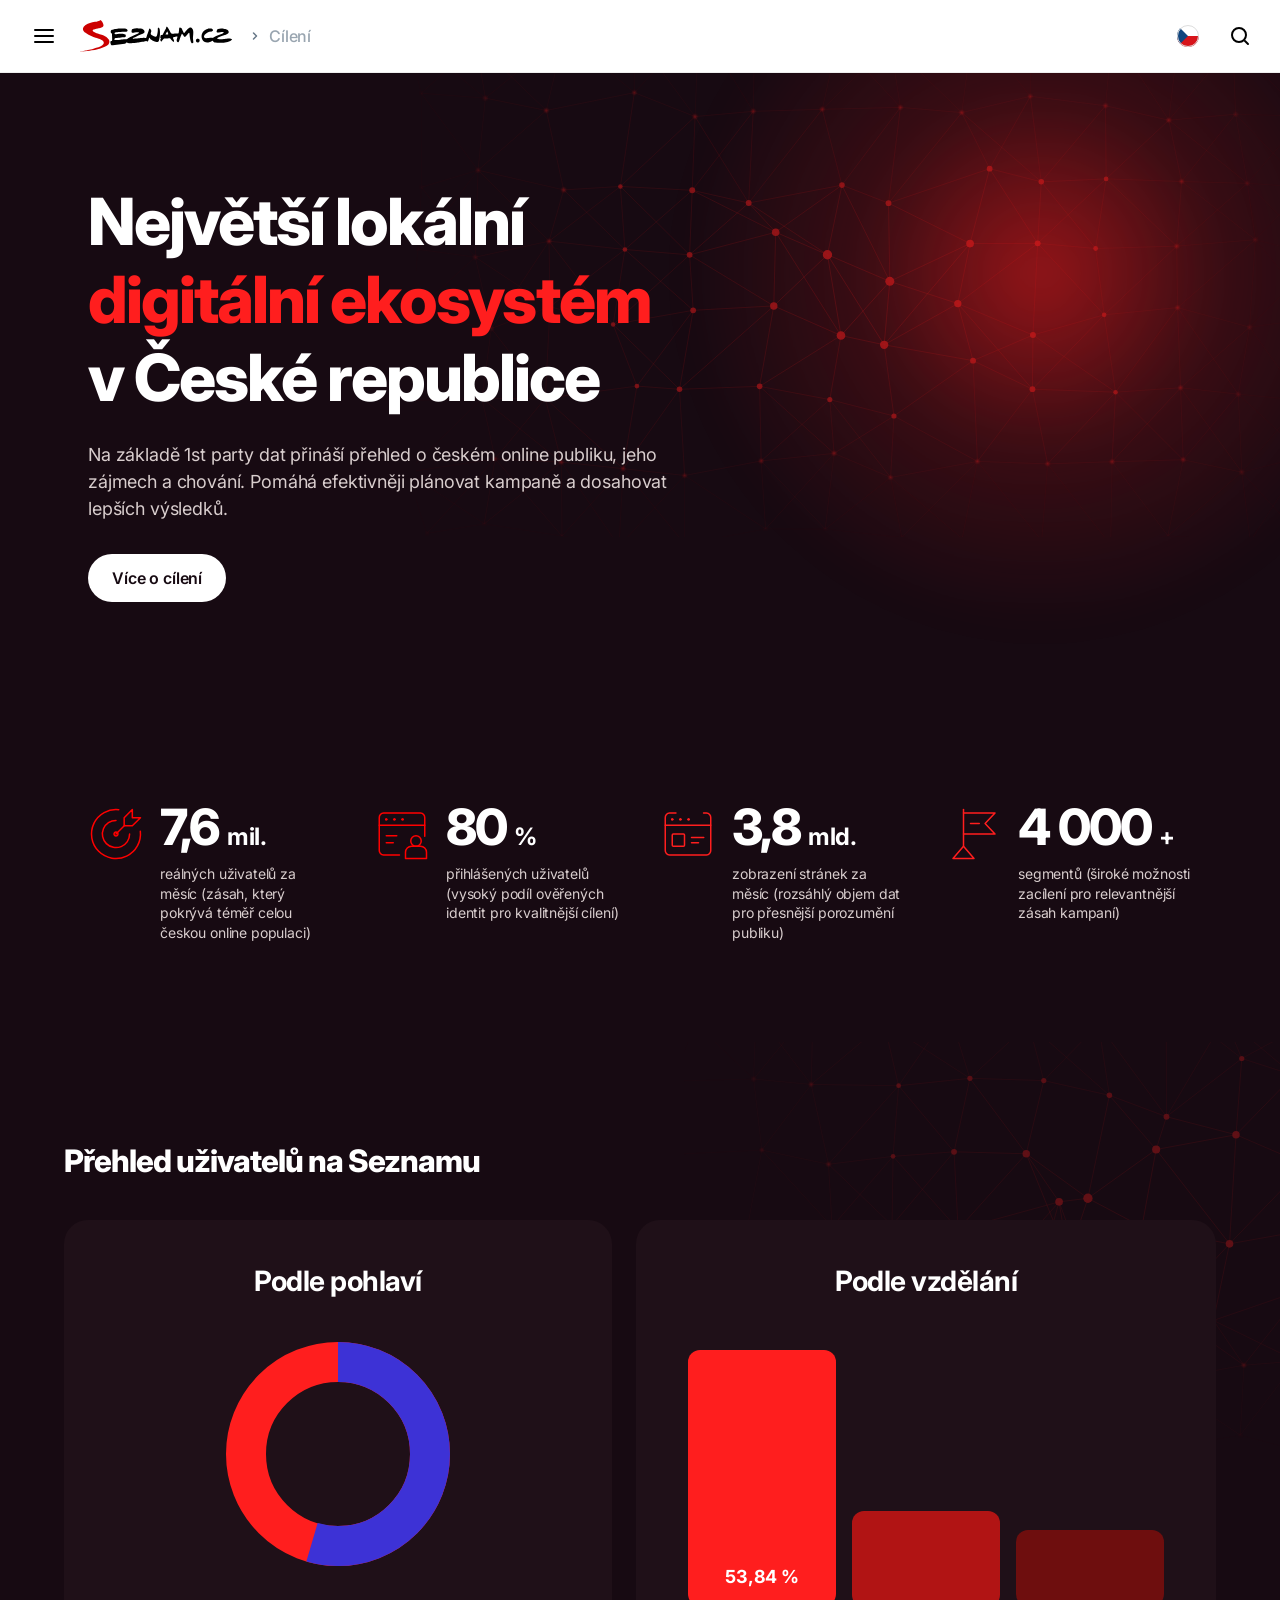
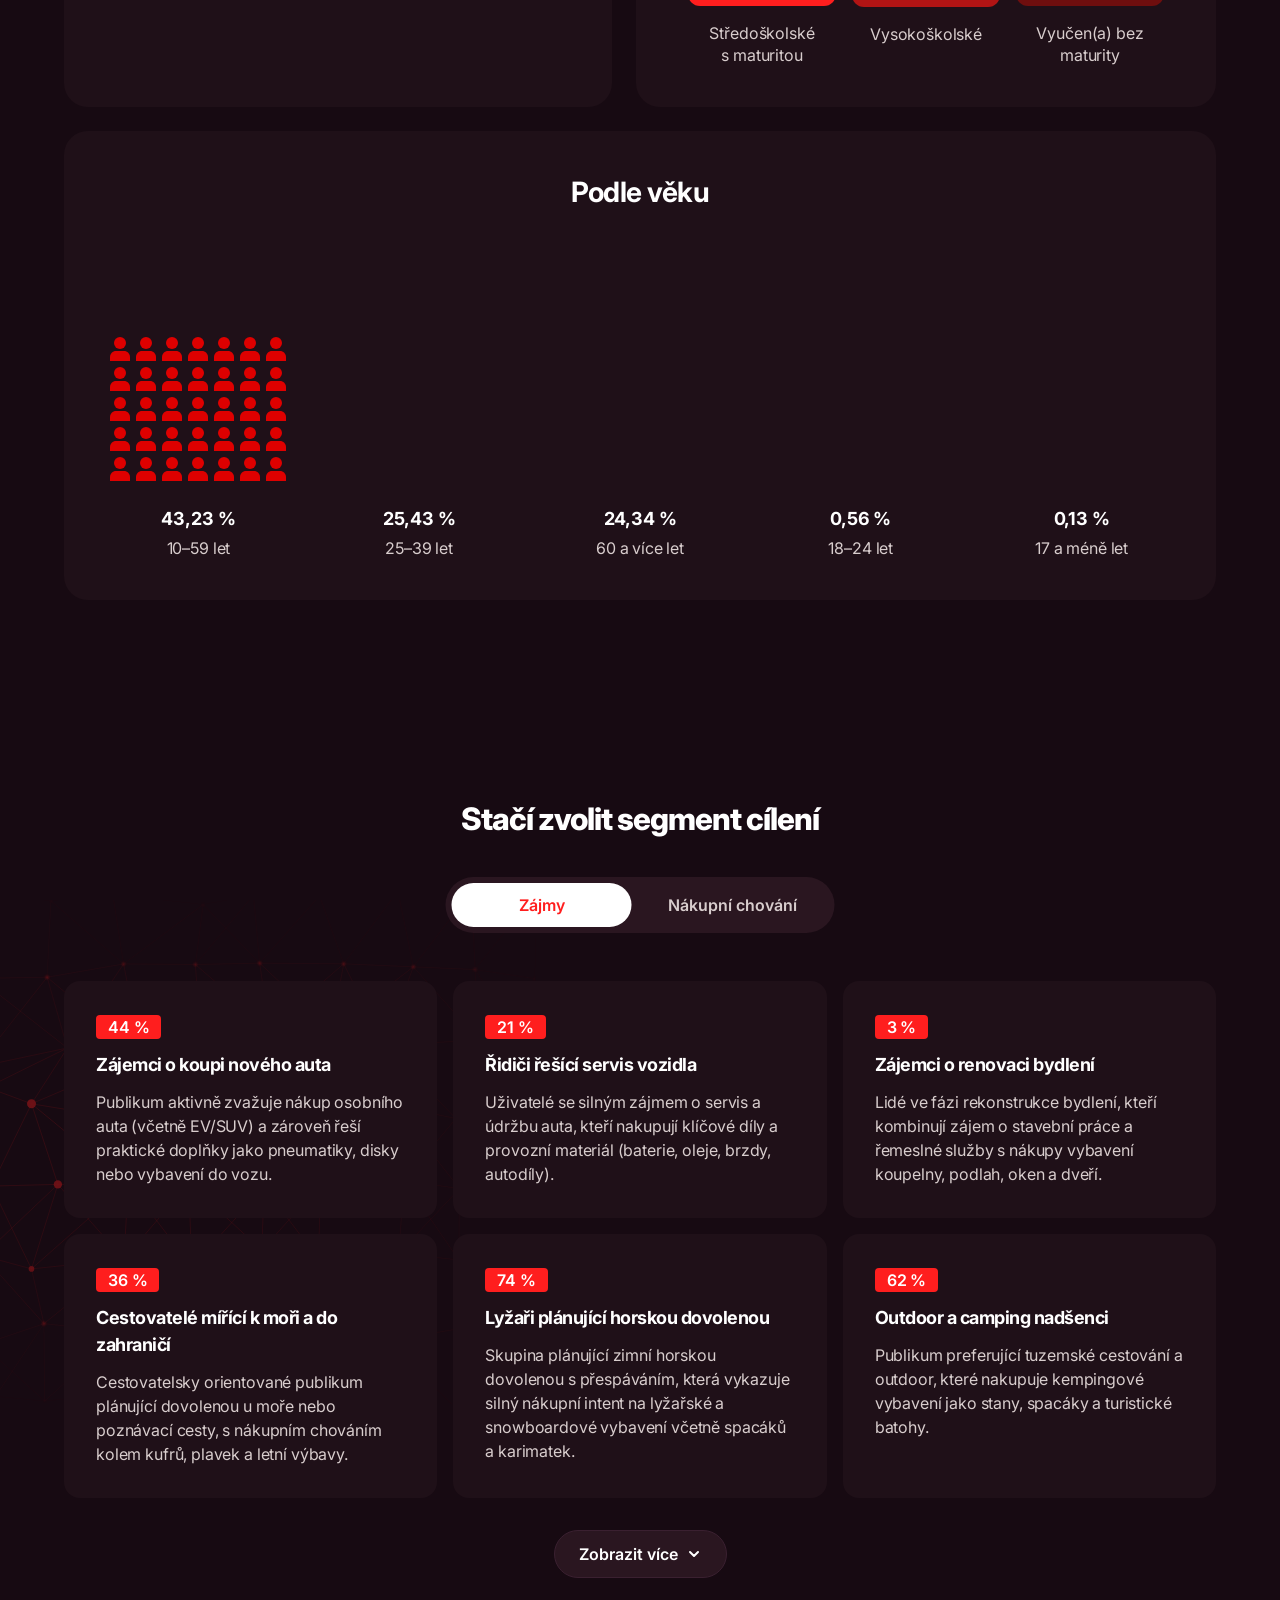
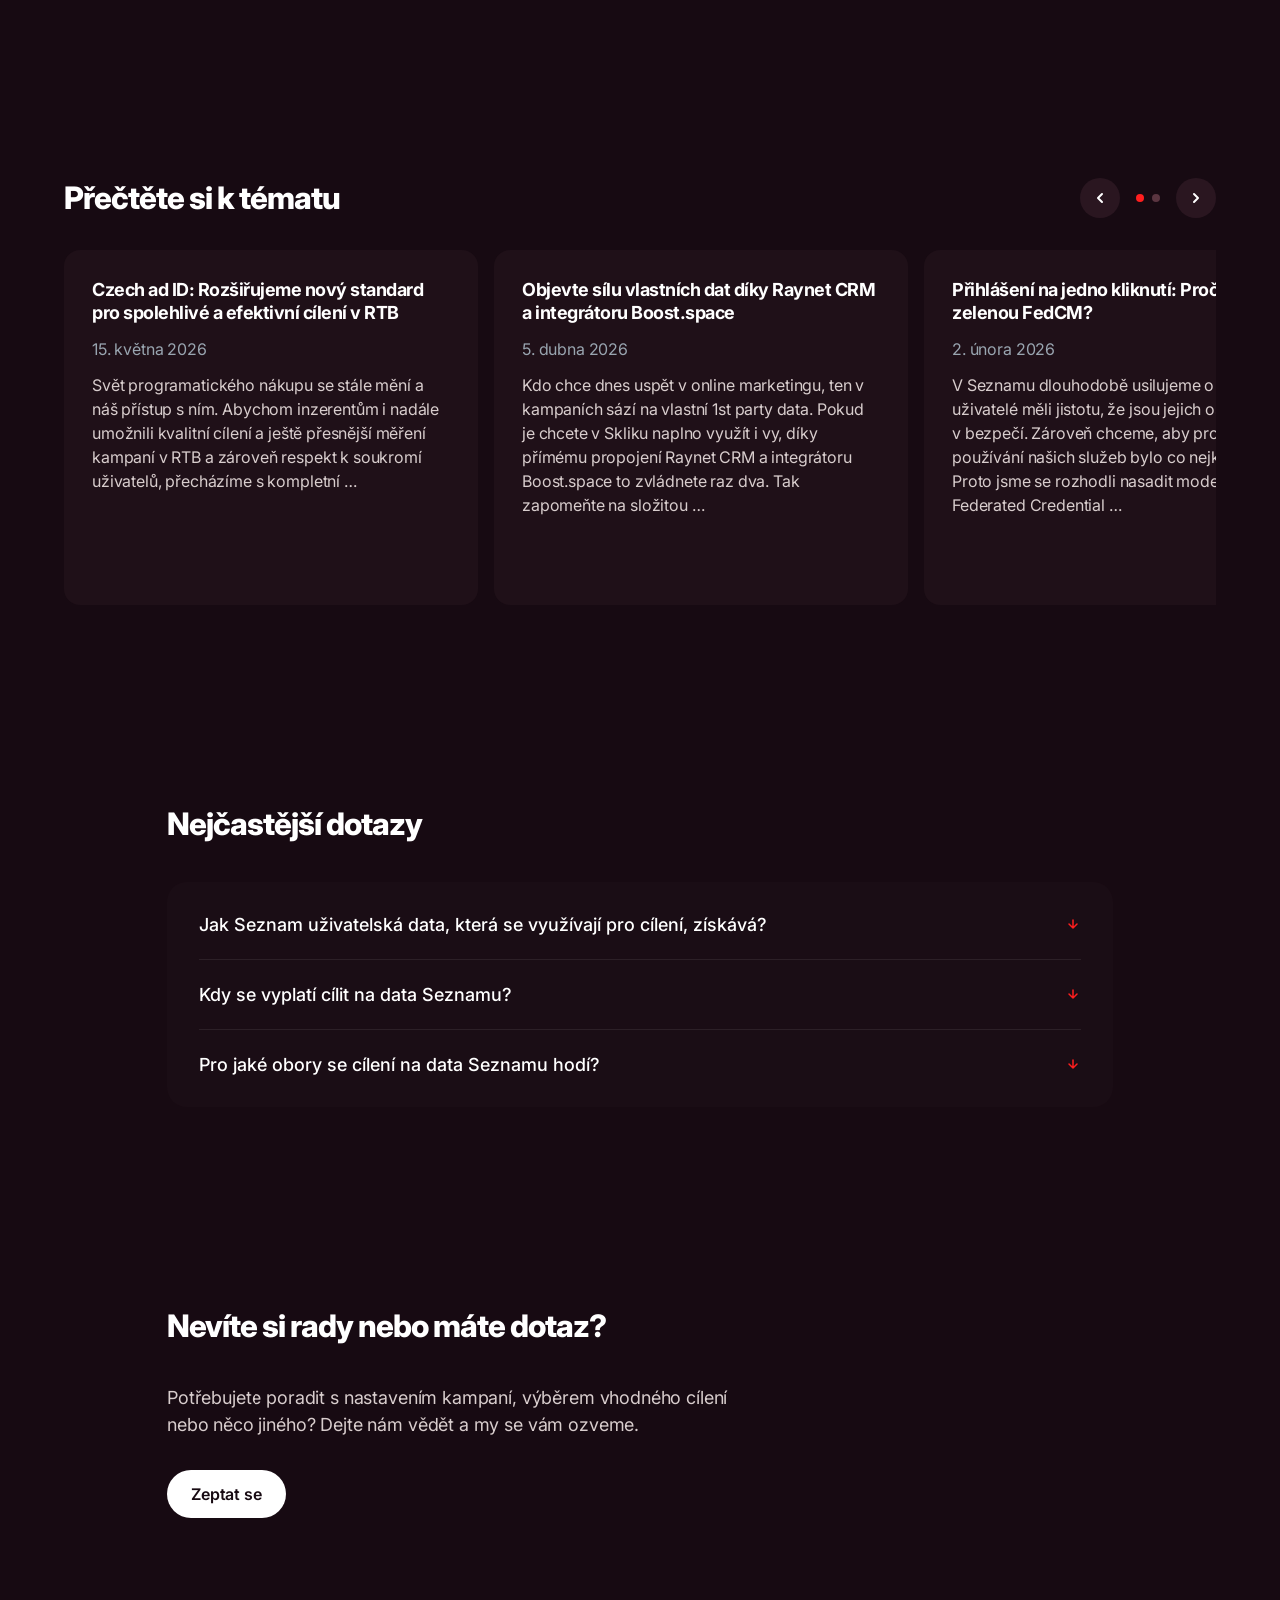
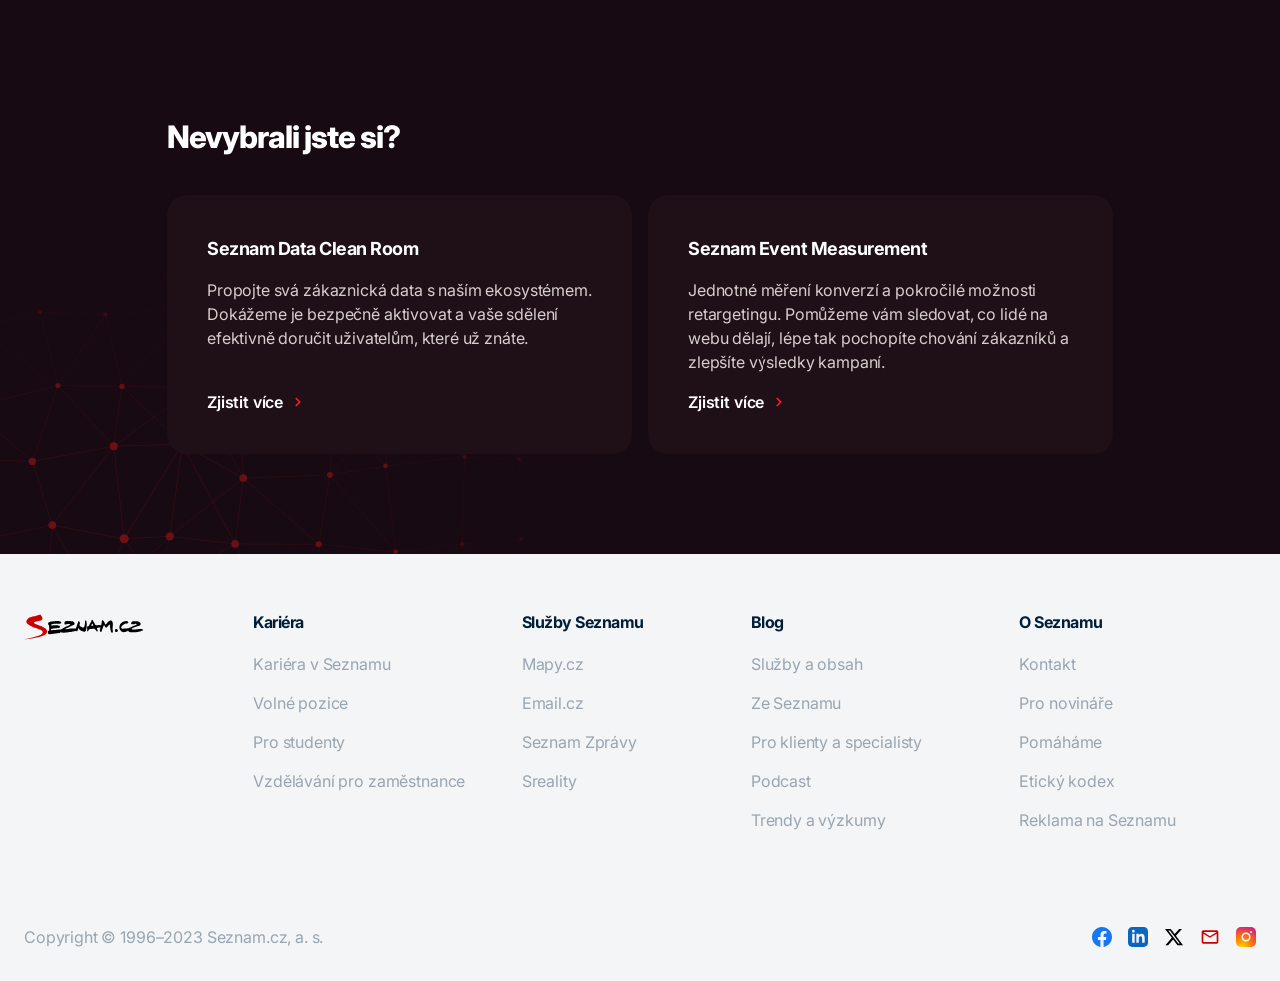
==== commit 0ea55ef1: "02" ====
--- a/index.html
+++ b/index.html
@@ -134,7 +134,7 @@
             <svg class="net-anim net-anim-charts" viewBox="0 0 1114 627" preserveAspectRatio="xMidYMid slice" aria-hidden="true"></svg>
         </div>
         <div class="container">
-            <h2 class="section-title">Vyberte si, jak chcete cílit</h2>
+            <h2 class="section-title">Přehled uživatelů na Seznamu</h2>
             <div class="charts-grid">
                 <div class="chart-card chart-donut-card">
                     <h3 class="chart-title">Podle pohlaví</h3>
@@ -248,30 +248,36 @@
                 <button class="tab" data-tab="nakupni">Nákupní chování</button>
             </div>
             <div class="tiles-grid">
-                <article class="tile">
+                <a href="#" class="tile">
+                    <span class="tile-badge"></span>
                     <h4 class="tile-title">Zájemci o koupi nového auta</h4>
                     <p class="tile-text">Publikum aktivně zvažuje nákup osobního auta (včetně EV/SUV) a zároveň řeší praktické doplňky jako pneumatiky, disky nebo vybavení do vozu.</p>
-                </article>
-                <article class="tile">
+                </a>
+                <a href="#" class="tile">
+                    <span class="tile-badge"></span>
                     <h4 class="tile-title">Řidiči řešící servis vozidla</h4>
                     <p class="tile-text">Uživatelé se silným zájmem o servis a údržbu auta, kteří nakupují klíčové díly a provozní materiál (baterie, oleje, brzdy, autodíly).</p>
-                </article>
-                <article class="tile">
+                </a>
+                <a href="#" class="tile">
+                    <span class="tile-badge"></span>
                     <h4 class="tile-title">Zájemci o renovaci bydlení</h4>
                     <p class="tile-text">Lidé ve fázi rekonstrukce bydlení, kteří kombinují zájem o stavební práce a řemeslné služby s nákupy vybavení koupelny, podlah, oken a dveří.</p>
-                </article>
-                <article class="tile">
+                </a>
+                <a href="#" class="tile">
+                    <span class="tile-badge"></span>
                     <h4 class="tile-title">Cestovatelé mířící k moři a do zahraničí</h4>
                     <p class="tile-text">Cestovatelsky orientované publikum plánující dovolenou u moře nebo poznávací cesty, s nákupním chováním kolem kufrů, plavek a letní výbavy.</p>
-                </article>
-                <article class="tile">
+                </a>
+                <a href="#" class="tile">
+                    <span class="tile-badge"></span>
                     <h4 class="tile-title">Lyžaři plánující horskou dovolenou</h4>
                     <p class="tile-text">Skupina plánující zimní horskou dovolenou s přespáváním, která vykazuje silný nákupní intent na lyžařské a snowboardové vybavení včetně spacáků a karimatek.</p>
-                </article>
-                <article class="tile">
+                </a>
+                <a href="#" class="tile">
+                    <span class="tile-badge"></span>
                     <h4 class="tile-title">Outdoor a camping nadšenci</h4>
                     <p class="tile-text">Publikum preferující tuzemské cestování a outdoor, které nakupuje kempingové vybavení jako stany, spacáky a turistické batohy.</p>
-                </article>
+                </a>
             </div>
             <div class="tiles-cta">
                 <button class="btn btn-secondary">
--- a/styles.css
+++ b/styles.css
@@ -531,6 +531,17 @@
     background: var(--color-surface-2);
     transform: translateY(-2px);
 }
+.tile-badge {
+    display: inline-block;
+    background: #FF1E1E;
+    color: #fff;
+    font-size: 16px;
+    font-weight: 600;
+    line-height: 1;
+    padding: 4px 12px;
+    border-radius: 4px;
+    margin-bottom: 12px;
+}
 .tile-title {
     font-size: var(--fs-md);
     font-weight: 700;
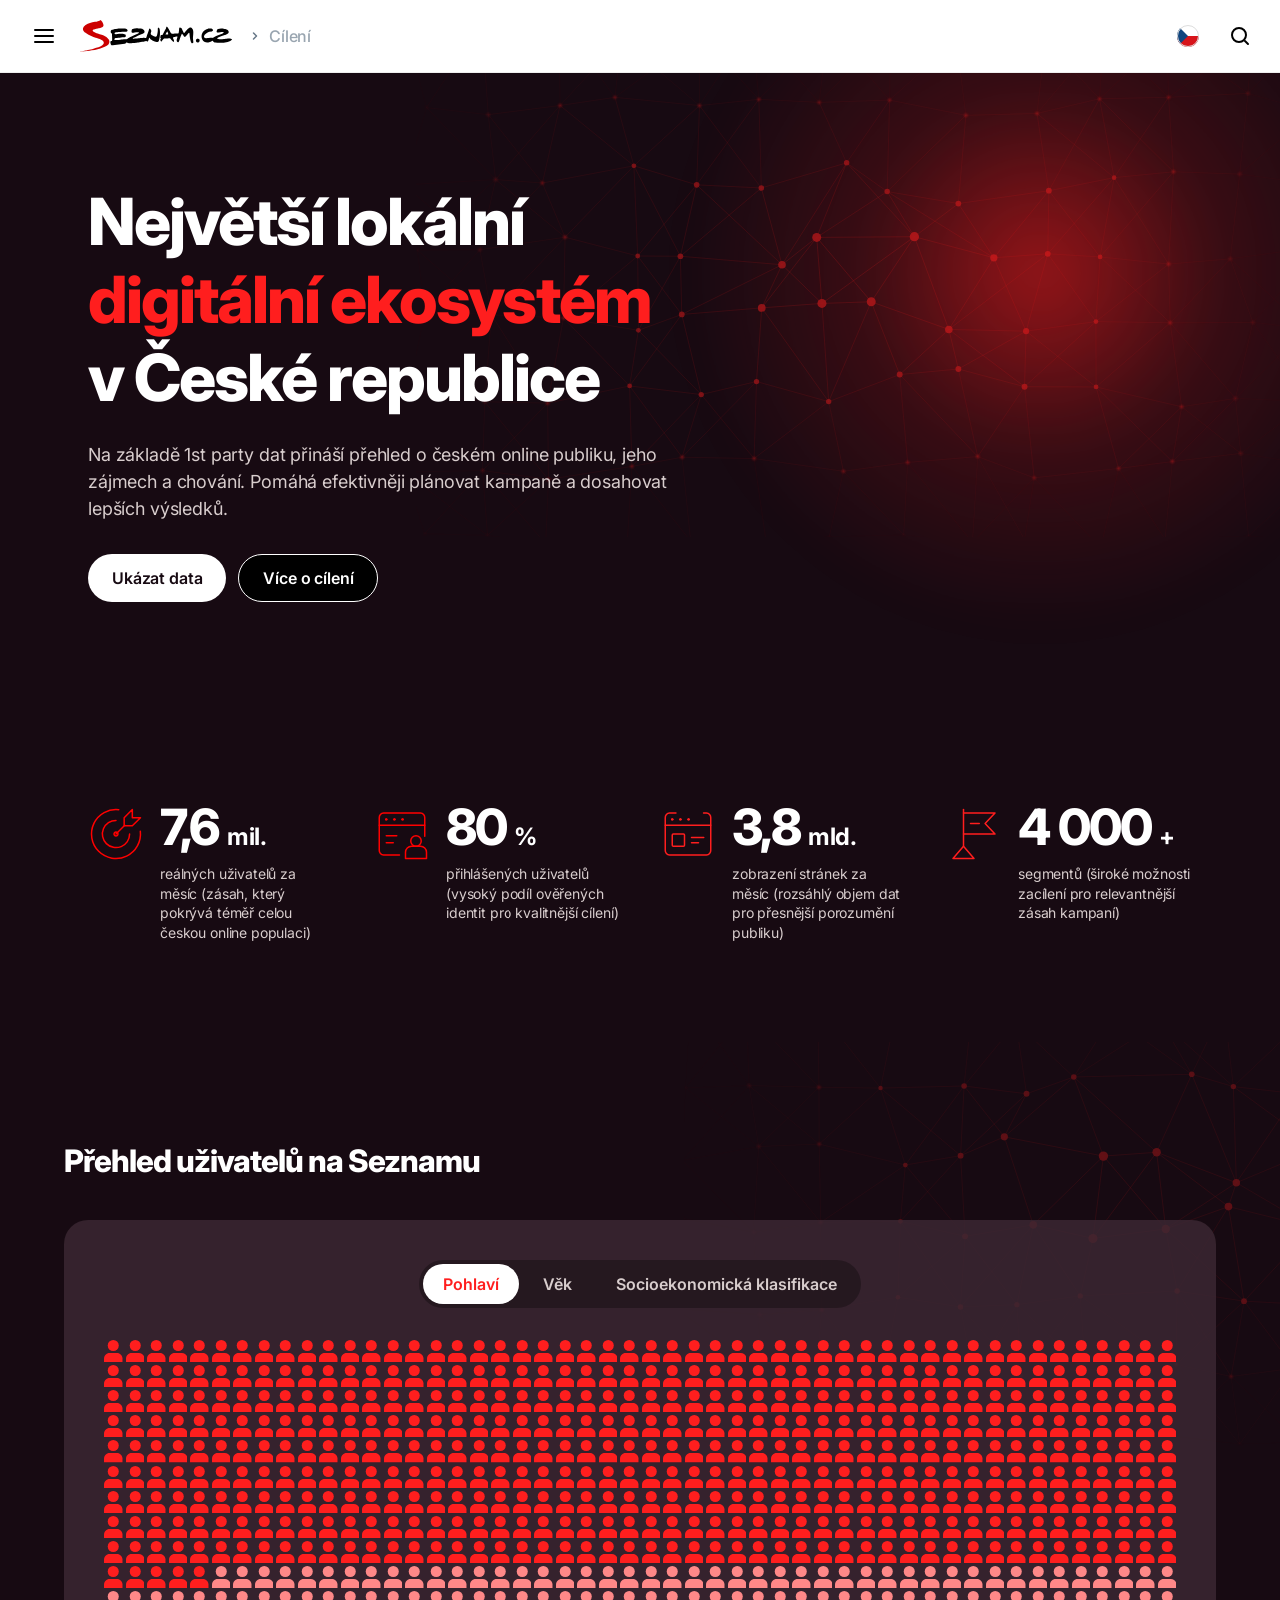
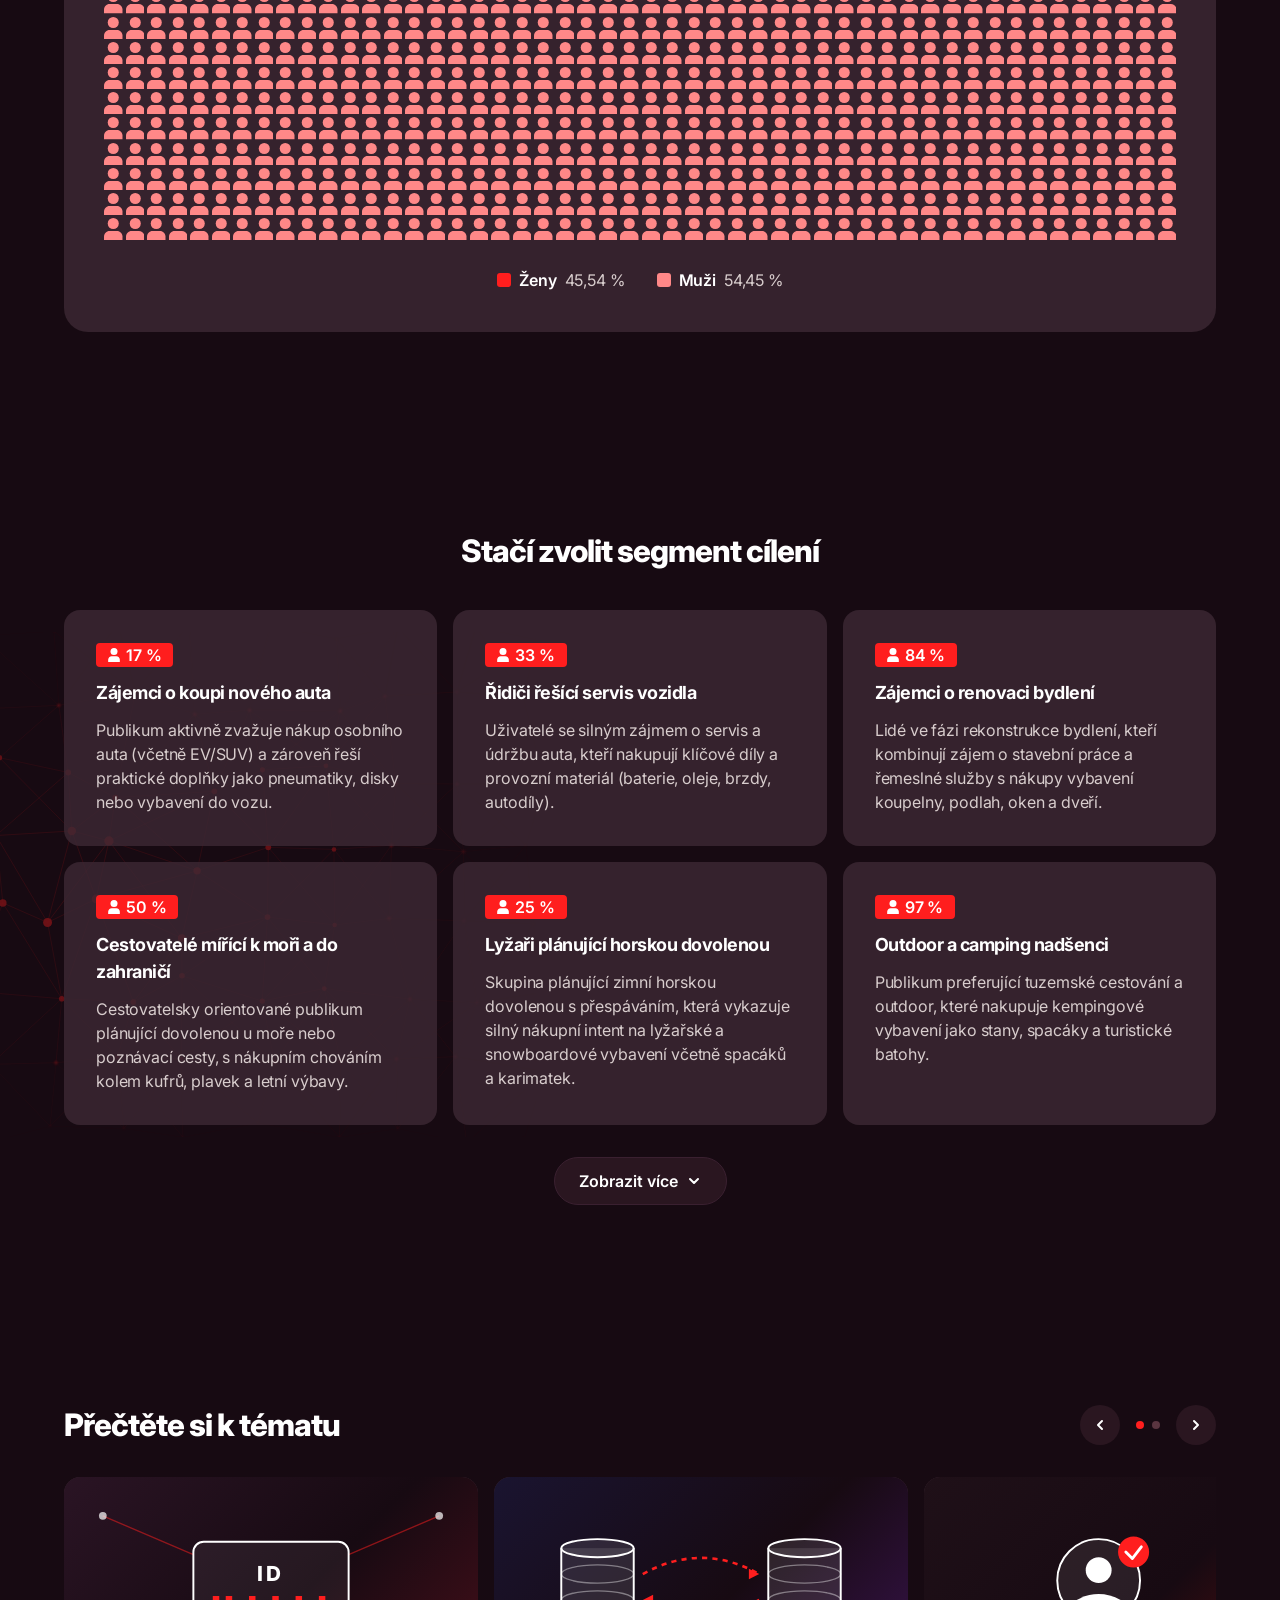
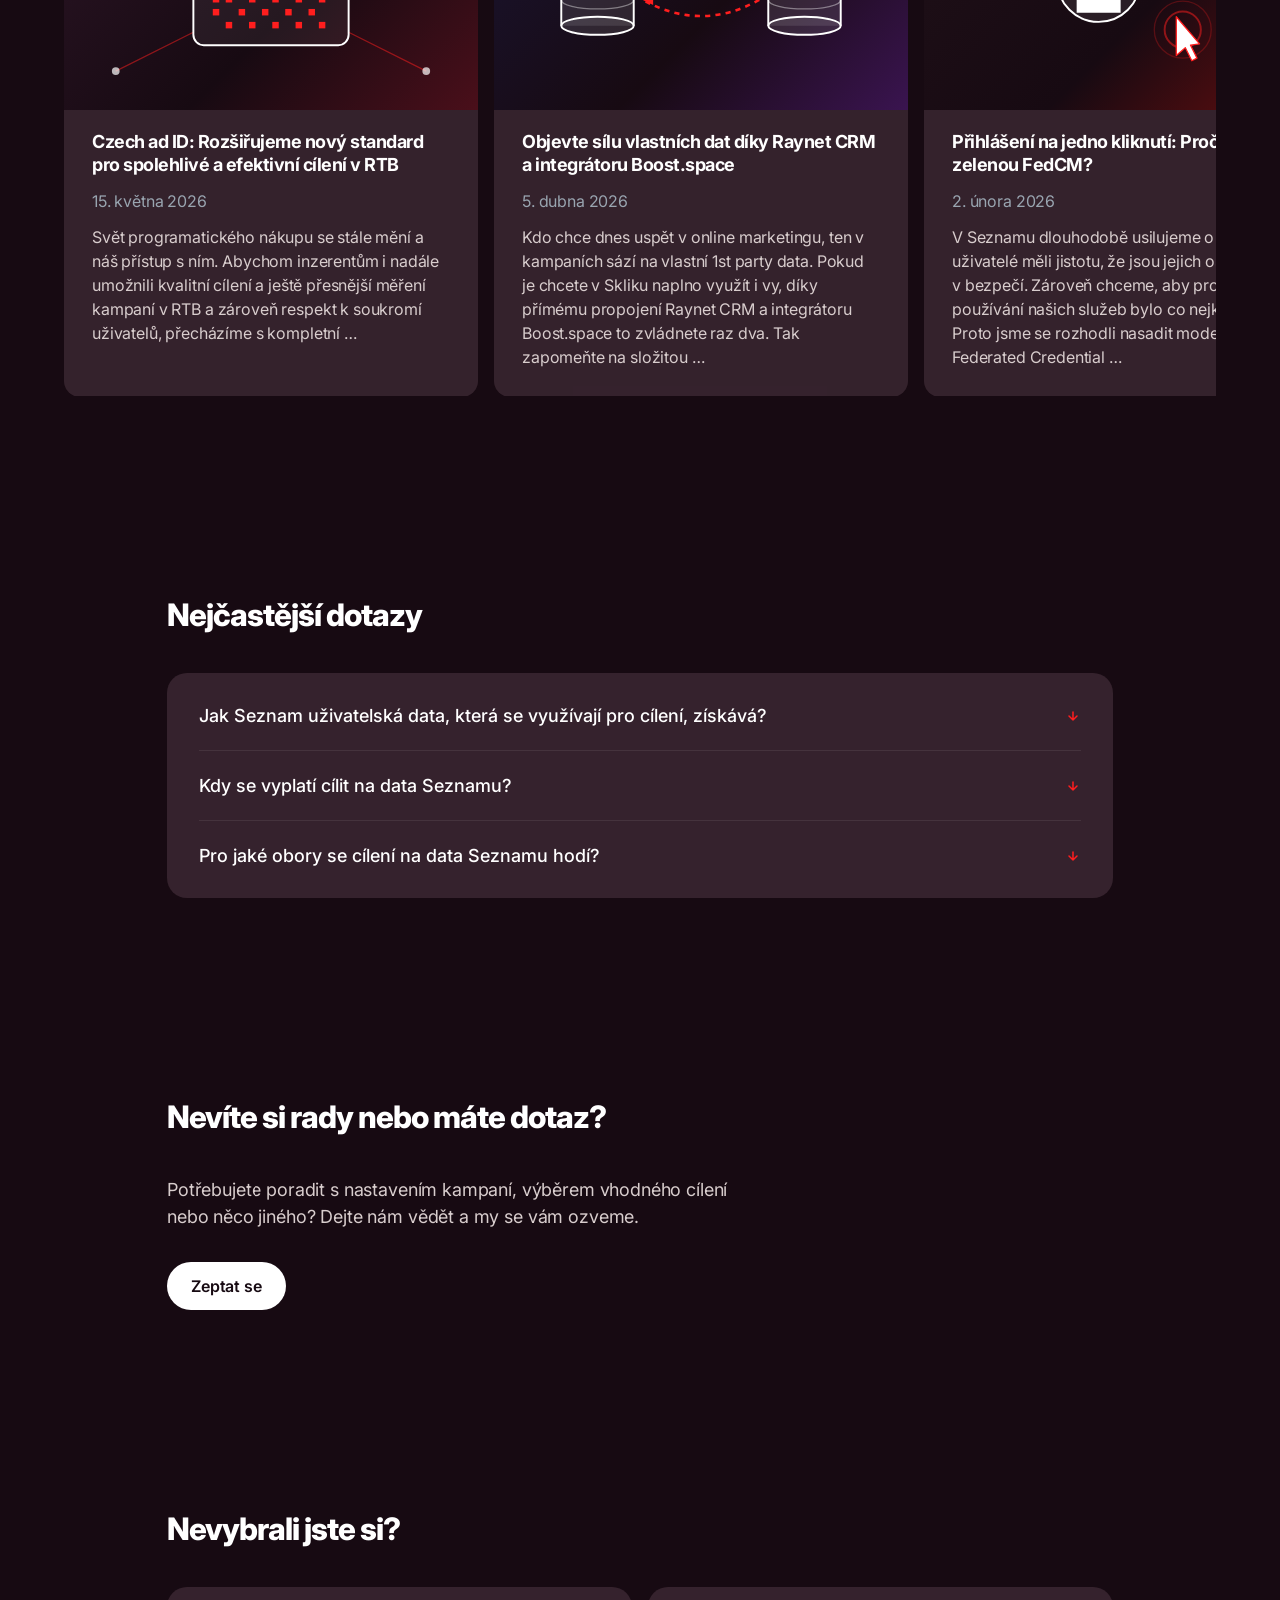
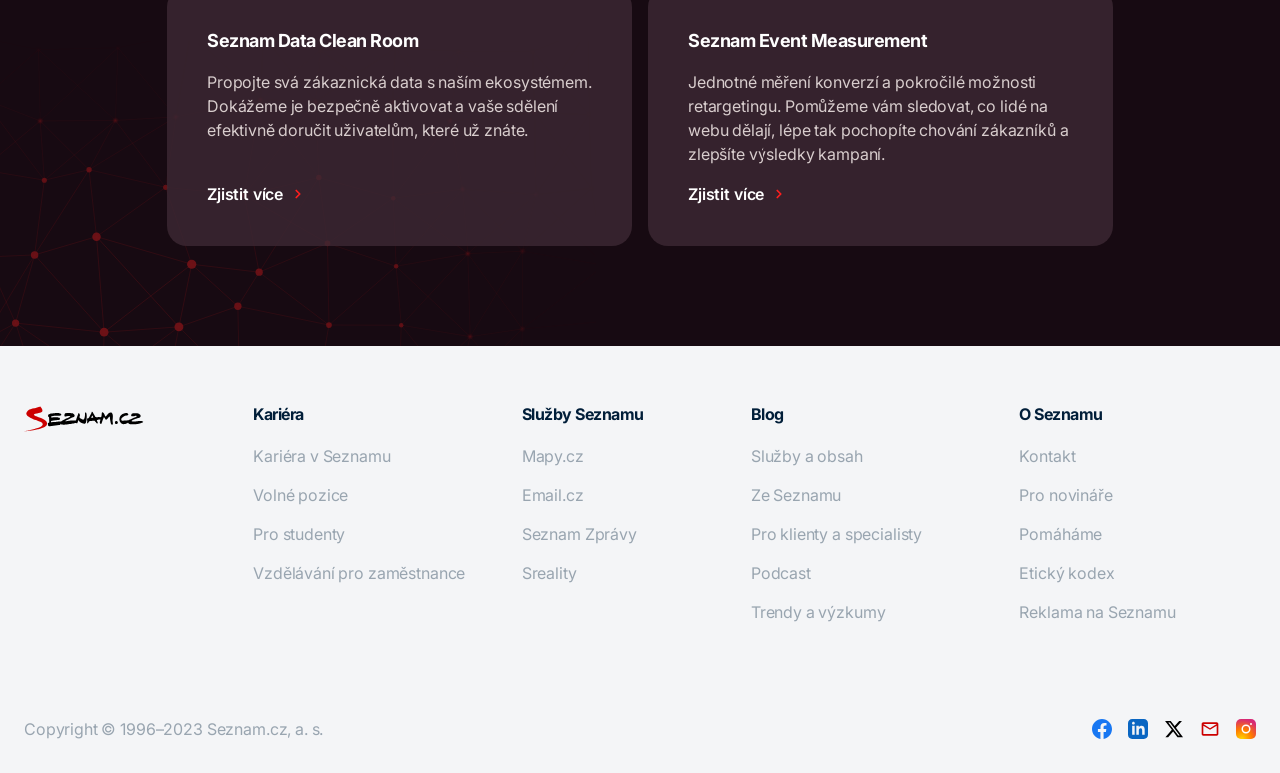
==== commit e33c723d: "03" ====
--- a/index.html
+++ b/index.html
@@ -69,7 +69,10 @@
                     v České republice
                 </h1>
                 <p class="hero-text">Na základě 1st party dat přináší přehled o českém online publiku, jeho zájmech a chování. Pomáhá efektivněji plánovat kampaně a dosahovat lepších výsledků.</p>
-                <a href="#" class="btn btn-primary">Více o cílení</a>
+                <div class="hero-cta">
+                    <a href="#charts" class="btn btn-primary">Ukázat data</a>
+                    <a href="#" class="btn btn-outline">Více o cílení</a>
+                </div>
             </div>
 
             <section class="numbers animate-section" id="numbers">
@@ -135,103 +138,14 @@
         </div>
         <div class="container">
             <h2 class="section-title">Přehled uživatelů na Seznamu</h2>
-            <div class="charts-grid">
-                <div class="chart-card chart-donut-card">
-                    <h3 class="chart-title">Podle pohlaví</h3>
-                    <div class="donut-wrap">
-                        <svg class="donut" viewBox="0 0 240 240" aria-hidden="true">
-                            <circle cx="120" cy="120" r="92" fill="none" stroke="#FF1E1E" stroke-width="40"></circle>
-                            <circle class="donut-arc" cx="120" cy="120" r="92" fill="none" stroke="#3D32D6" stroke-width="40"
-                                    stroke-dasharray="578" stroke-dashoffset="578"
-                                    data-final-offset="263" transform="rotate(-90 120 120)"></circle>
-                        </svg>
-                        <div class="donut-center">
-                            <img src="woman.svg" alt="" class="donut-icon donut-icon-woman">
-                            <img src="men.svg" alt="" class="donut-icon donut-icon-man">
-                        </div>
-                    </div>
-                    <div class="donut-legend">
-                        <div class="legend-item">
-                            <div class="legend-value">45,54 %</div>
-                            <div class="legend-label">Ženy</div>
-                        </div>
-                        <div class="legend-item">
-                            <div class="legend-value">54,45 %</div>
-                            <div class="legend-label">Muži</div>
-                        </div>
-                    </div>
-                </div>
-
-                <div class="chart-card chart-bars-card">
-                    <h3 class="chart-title">Podle vzdělání</h3>
-                    <div class="bars-container">
-                        <div class="bar-wrap">
-                            <div class="bar-area">
-                                <div class="bar bar-1" data-height="256" style="--bar-color: #FF1E1E;">
-                                    <span class="bar-value">53,84 %</span>
-                                </div>
-                            </div>
-                            <div class="bar-label">Středoškolské<br>s maturitou</div>
-                        </div>
-                        <div class="bar-wrap">
-                            <div class="bar-area">
-                                <div class="bar bar-2" data-height="96" style="--bar-color: #B11414;">
-                                    <span class="bar-value">26,86 %</span>
-                                </div>
-                            </div>
-                            <div class="bar-label">Vysokoškolské</div>
-                        </div>
-                        <div class="bar-wrap">
-                            <div class="bar-area">
-                                <div class="bar bar-3" data-height="76" style="--bar-color: #6E0E0E;">
-                                    <span class="bar-value">19,29 %</span>
-                                </div>
-                            </div>
-                            <div class="bar-label">Vyučen(a) bez<br>maturity</div>
-                        </div>
-                    </div>
-                </div>
-
-                <div class="chart-card chart-people-card">
-                    <h3 class="chart-title">Podle věku</h3>
-                    <div class="people-grid">
-                        <div class="people-col" data-icons="43" data-cols="7">
-                            <div class="people-icons" data-rows="6" data-extra="1"></div>
-                            <div class="people-stat">
-                                <div class="people-value">43,23 %</div>
-                                <div class="people-label">10–59 let</div>
-                            </div>
-                        </div>
-                        <div class="people-col" data-icons="25" data-cols="7">
-                            <div class="people-icons" data-rows="3" data-extra="4"></div>
-                            <div class="people-stat">
-                                <div class="people-value">25,43 %</div>
-                                <div class="people-label">25–39 let</div>
-                            </div>
-                        </div>
-                        <div class="people-col" data-icons="24" data-cols="7">
-                            <div class="people-icons" data-rows="3" data-extra="3"></div>
-                            <div class="people-stat">
-                                <div class="people-value">24,34 %</div>
-                                <div class="people-label">60 a více let</div>
-                            </div>
-                        </div>
-                        <div class="people-col" data-icons="1" data-cols="1">
-                            <div class="people-icons people-tiny"></div>
-                            <div class="people-stat">
-                                <div class="people-value">0,56 %</div>
-                                <div class="people-label">18–24 let</div>
-                            </div>
-                        </div>
-                        <div class="people-col" data-icons="1" data-cols="1">
-                            <div class="people-icons people-tiny people-tinier"></div>
-                            <div class="people-stat">
-                                <div class="people-value">0,13 %</div>
-                                <div class="people-label">17 a méně let</div>
-                            </div>
-                        </div>
-                    </div>
-                </div>
+            <div class="users-chart">
+                <div class="users-chart-tabs" role="tablist">
+                    <button class="users-chart-tab active" data-filter="pohlavi" role="tab" aria-selected="true">Pohlaví</button>
+                    <button class="users-chart-tab" data-filter="vek" role="tab" aria-selected="false">Věk</button>
+                    <button class="users-chart-tab" data-filter="socio" role="tab" aria-selected="false">Socioekonomická klasifikace</button>
+                </div>
+                <div class="users-chart-people" id="usersChartPeople" aria-hidden="true"></div>
+                <div class="users-chart-legend" id="usersChartLegend"></div>
             </div>
         </div>
     </section>
@@ -243,10 +157,6 @@
         </div>
         <div class="container">
             <h2 class="section-title section-title-center">Stačí zvolit segment cílení</h2>
-            <div class="tabs">
-                <button class="tab active" data-tab="zajmy">Zájmy</button>
-                <button class="tab" data-tab="nakupni">Nákupní chování</button>
-            </div>
             <div class="tiles-grid">
                 <a href="#" class="tile">
                     <span class="tile-badge"></span>
@@ -312,31 +222,135 @@
             <div class="carousel" id="blogCarousel">
                 <div class="carousel-track">
                     <article class="blog-card">
+                        <div class="blog-image" aria-hidden="true">
+                            <svg viewBox="0 0 320 180" preserveAspectRatio="xMidYMid slice" xmlns="http://www.w3.org/2000/svg">
+                                <g stroke="#FF1E1E" stroke-width="1" opacity="0.5" fill="none">
+                                    <path d="M30 30 L100 60"/><path d="M40 150 L100 120"/>
+                                    <path d="M290 30 L220 60"/><path d="M280 150 L220 120"/>
+                                </g>
+                                <g fill="#fff" opacity="0.7">
+                                    <circle cx="30" cy="30" r="3"/><circle cx="40" cy="150" r="3"/>
+                                    <circle cx="290" cy="30" r="3"/><circle cx="280" cy="150" r="3"/>
+                                </g>
+                                <rect x="100" y="50" width="120" height="80" rx="8" fill="rgba(255,255,255,0.06)" stroke="#fff" stroke-width="1.5"/>
+                                <text x="160" y="80" text-anchor="middle" font-family="Inter, sans-serif" font-size="16" font-weight="800" fill="#fff" letter-spacing="3">ID</text>
+                                <g fill="#FF1E1E">
+                                    <rect x="115" y="92" width="5" height="5"/><rect x="125" y="92" width="5" height="5"/><rect x="143" y="92" width="5" height="5"/><rect x="161" y="92" width="5" height="5"/><rect x="179" y="92" width="5" height="5"/><rect x="197" y="92" width="5" height="5"/>
+                                    <rect x="115" y="102" width="5" height="5"/><rect x="135" y="102" width="5" height="5"/><rect x="153" y="102" width="5" height="5"/><rect x="171" y="102" width="5" height="5"/><rect x="189" y="102" width="5" height="5"/>
+                                    <rect x="125" y="112" width="5" height="5"/><rect x="143" y="112" width="5" height="5"/><rect x="161" y="112" width="5" height="5"/><rect x="179" y="112" width="5" height="5"/><rect x="197" y="112" width="5" height="5"/>
+                                </g>
+                            </svg>
+                        </div>
                         <h4 class="blog-title">Czech ad ID: Rozšiřujeme nový standard pro spolehlivé a efektivní cílení v RTB</h4>
                         <div class="blog-date">15. května 2026</div>
                         <p class="blog-text">Svět programatického nákupu se stále mění a náš přístup s ním. Abychom inzerentům i nadále umožnili kvalitní cílení a ještě přesnější měření kampaní v RTB a zároveň respekt k soukromí uživatelů, přecházíme s kompletní …</p>
                     </article>
                     <article class="blog-card">
+                        <div class="blog-image" aria-hidden="true">
+                            <svg viewBox="0 0 320 180" preserveAspectRatio="xMidYMid slice" xmlns="http://www.w3.org/2000/svg">
+                                <g stroke="#fff" stroke-width="1.5">
+                                    <ellipse cx="80" cy="55" rx="28" ry="7" fill="rgba(255,255,255,0.1)"/>
+                                    <rect x="52" y="55" width="56" height="60" fill="rgba(255,255,255,0.1)" stroke="none"/>
+                                    <line x1="52" y1="55" x2="52" y2="115"/>
+                                    <line x1="108" y1="55" x2="108" y2="115"/>
+                                    <ellipse cx="80" cy="115" rx="28" ry="7" fill="rgba(255,255,255,0.1)"/>
+                                </g>
+                                <g stroke="#fff" stroke-width="1" opacity="0.4" fill="none">
+                                    <ellipse cx="80" cy="75" rx="28" ry="7"/>
+                                    <ellipse cx="80" cy="95" rx="28" ry="7"/>
+                                </g>
+                                <g stroke="#fff" stroke-width="1.5">
+                                    <ellipse cx="240" cy="55" rx="28" ry="7" fill="rgba(255,255,255,0.1)"/>
+                                    <rect x="212" y="55" width="56" height="60" fill="rgba(255,255,255,0.1)" stroke="none"/>
+                                    <line x1="212" y1="55" x2="212" y2="115"/>
+                                    <line x1="268" y1="55" x2="268" y2="115"/>
+                                    <ellipse cx="240" cy="115" rx="28" ry="7" fill="rgba(255,255,255,0.1)"/>
+                                </g>
+                                <g stroke="#fff" stroke-width="1" opacity="0.4" fill="none">
+                                    <ellipse cx="240" cy="75" rx="28" ry="7"/>
+                                    <ellipse cx="240" cy="95" rx="28" ry="7"/>
+                                </g>
+                                <g stroke="#FF1E1E" stroke-width="2" fill="none">
+                                    <path d="M115 75 Q160 50 205 75" stroke-dasharray="4 4"/>
+                                    <path d="M205 95 Q160 120 115 95" stroke-dasharray="4 4"/>
+                                </g>
+                                <polygon points="205,75 197,71 197,79" fill="#FF1E1E"/>
+                                <polygon points="115,95 123,91 123,99" fill="#FF1E1E"/>
+                            </svg>
+                        </div>
                         <h4 class="blog-title">Objevte sílu vlastních dat díky Raynet CRM a integrátoru Boost.space</h4>
                         <div class="blog-date">5. dubna 2026</div>
                         <p class="blog-text">Kdo chce dnes uspět v online marketingu, ten v kampaních sází na vlastní 1st party data. Pokud je chcete v Skliku naplno využít i vy, díky přímému propojení Raynet CRM a integrátoru Boost.space to zvládnete raz dva. Tak zapomeňte na složitou …</p>
                     </article>
                     <article class="blog-card">
+                        <div class="blog-image" aria-hidden="true">
+                            <svg viewBox="0 0 320 180" preserveAspectRatio="xMidYMid slice" xmlns="http://www.w3.org/2000/svg">
+                                <circle cx="135" cy="80" r="32" fill="rgba(255,255,255,0.08)" stroke="#fff" stroke-width="1.5"/>
+                                <circle cx="135" cy="72" r="10" fill="#fff"/>
+                                <path d="M118 95 Q135 86 152 95 L152 105 L118 105 Z" fill="#fff"/>
+                                <circle cx="162" cy="58" r="12" fill="#FF1E1E"/>
+                                <path d="M156 58 L161 63 L168 54" stroke="#fff" stroke-width="2.2" fill="none" stroke-linecap="round" stroke-linejoin="round"/>
+                                <circle cx="200" cy="118" r="22" fill="none" stroke="#FF1E1E" stroke-width="1" opacity="0.25"/>
+                                <circle cx="200" cy="118" r="14" fill="none" stroke="#FF1E1E" stroke-width="1.5" opacity="0.5"/>
+                                <path d="M195 108 L195 138 L202 132 L207 142 L211 140 L206 130 L213 129 Z" fill="#fff" stroke="#FF1E1E" stroke-width="1" stroke-linejoin="round"/>
+                            </svg>
+                        </div>
                         <h4 class="blog-title">Přihlášení na jedno kliknutí: Proč jsme dali zelenou FedCM?</h4>
                         <div class="blog-date">2. února 2026</div>
                         <p class="blog-text">V Seznamu dlouhodobě usilujeme o to, aby naši uživatelé měli jistotu, že jsou jejich osobní údaje v bezpečí. Zároveň chceme, aby pro ně používání našich služeb bylo co nejkomfortnější. Proto jsme se rozhodli nasadit moderní řešení Federated Credential …</p>
                     </article>
                     <article class="blog-card">
+                        <div class="blog-image" aria-hidden="true">
+                            <svg viewBox="0 0 320 180" preserveAspectRatio="xMidYMid slice" xmlns="http://www.w3.org/2000/svg">
+                                <g fill="#fff" opacity="0.4">
+                                    <circle cx="50" cy="50" r="3"/><circle cx="70" cy="140" r="3"/>
+                                    <circle cx="250" cy="150" r="3"/><circle cx="280" cy="60" r="3"/>
+                                    <circle cx="35" cy="100" r="3"/><circle cx="285" cy="120" r="3"/>
+                                </g>
+                                <circle cx="160" cy="90" r="58" fill="none" stroke="#fff" stroke-width="1" opacity="0.3"/>
+                                <circle cx="160" cy="90" r="42" fill="none" stroke="#fff" stroke-width="1" opacity="0.5"/>
+                                <circle cx="160" cy="90" r="26" fill="none" stroke="#fff" stroke-width="1.5"/>
+                                <circle cx="160" cy="90" r="11" fill="#FF1E1E"/>
+                                <g transform="translate(160 90) rotate(-40)">
+                                    <line x1="0" y1="0" x2="60" y2="0" stroke="#fff" stroke-width="2.5" stroke-linecap="round"/>
+                                    <polygon points="0,0 10,-5 10,5" fill="#fff"/>
+                                    <polygon points="60,-6 68,-6 64,0 68,6 60,6" fill="#FF1E1E"/>
+                                </g>
+                            </svg>
+                        </div>
                         <h4 class="blog-title">Nové možnosti cílení v Skliku: Více dat, lepší výsledky</h4>
                         <div class="blog-date">10. ledna 2026</div>
                         <p class="blog-text">Sklik posiluje nabídku cílení o nové segmenty postavené na 1st party datech celého ekosystému Seznam. Inzerenti tak získají nástroj pro přesnější oslovování uživatelů s vyšší pravděpodobností konverze a kvalitnějšími daty …</p>
                     </article>
                     <article class="blog-card">
+                        <div class="blog-image" aria-hidden="true">
+                            <svg viewBox="0 0 320 180" preserveAspectRatio="xMidYMid slice" xmlns="http://www.w3.org/2000/svg">
+                                <text x="20" y="32" font-family="Inter, sans-serif" font-size="11" font-weight="700" fill="#FF1E1E" letter-spacing="2.5">TRENDY 2026</text>
+                                <polygon points="20,150 60,140 100,128 140,115 180,95 220,68 260,42 290,28 290,160 20,160" fill="#FF1E1E" opacity="0.18"/>
+                                <polyline points="20,150 60,140 100,128 140,115 180,95 220,68 260,42 290,28" fill="none" stroke="#FF1E1E" stroke-width="2.5" stroke-linecap="round" stroke-linejoin="round"/>
+                                <polygon points="282,32 290,18 298,32" fill="#FF1E1E"/>
+                                <g fill="#fff">
+                                    <circle cx="100" cy="128" r="3.5"/>
+                                    <circle cx="180" cy="95" r="3.5"/>
+                                    <circle cx="260" cy="42" r="3.5"/>
+                                </g>
+                            </svg>
+                        </div>
                         <h4 class="blog-title">Trendy v digitálním marketingu pro rok 2026</h4>
                         <div class="blog-date">20. prosince 2025</div>
                         <p class="blog-text">Co bude hýbat online světem v nadcházejícím roce? AI v reklamě, růst videoobsahu, důraz na ochranu soukromí a vlastní data. Připravili jsme přehled nejdůležitějších trendů, které byste měli sledovat …</p>
                     </article>
                     <article class="blog-card">
+                        <div class="blog-image" aria-hidden="true">
+                            <svg viewBox="0 0 320 180" preserveAspectRatio="xMidYMid slice" xmlns="http://www.w3.org/2000/svg">
+                                <rect x="40" y="120" width="36" height="40" rx="3" fill="rgba(255,255,255,0.18)"/>
+                                <rect x="86" y="95" width="36" height="65" rx="3" fill="rgba(255,255,255,0.32)"/>
+                                <rect x="132" y="55" width="36" height="105" rx="3" fill="#FF1E1E"/>
+                                <line x1="150" y1="45" x2="150" y2="22" stroke="#fff" stroke-width="2.5" stroke-linecap="round"/>
+                                <polygon points="142,28 150,14 158,28" fill="#fff"/>
+                                <text x="190" y="118" font-family="Inter, sans-serif" font-size="42" font-weight="800" fill="#fff" letter-spacing="-2">+40%</text>
+                            </svg>
+                        </div>
                         <h4 class="blog-title">Případová studie: Jak značka XY zvýšila konverze o 40 %</h4>
                         <div class="blog-date">15. listopadu 2025</div>
                         <p class="blog-text">Podívejte se, jak chytré využití cílení podle nákupního chování pomohlo retailové značce výrazně zvednout výkon kampaně. Sledování chování uživatelů a relevantní obsah jsou klíč k úspěchu …</p>
--- a/styles.css
+++ b/styles.css
@@ -16,6 +16,8 @@
     --color-text-dim: #A79797;
     --color-footer-bg: #F4F5F7;
     --color-footer-text: #011E39;
+    --color-card-bg: rgba(61, 40, 52, 0.8);
+    --color-card-bg-hover: rgba(75, 50, 64, 0.85);
 
     --font-base: 'Inter', -apple-system, BlinkMacSystemFont, 'Segoe UI', Roboto, sans-serif;
 
@@ -54,7 +56,7 @@
 
 /* === Reset === */
 *, *::before, *::after { box-sizing: border-box; }
-html { scroll-behavior: smooth; }
+html { scroll-behavior: smooth; scroll-padding-top: 72px; }
 body {
     margin: 0;
     background: var(--color-bg);
@@ -144,6 +146,12 @@
     border: 1px solid #3a2030;
 }
 .btn-secondary:hover { background: #321a26; }
+.btn-outline {
+    background: #000;
+    color: #fff;
+    border: 1px solid #fff;
+}
+.btn-outline:hover { background: #1a1a1a; transform: translateY(-1px); }
 
 /* === Hero block === */
 .hero-block {
@@ -175,6 +183,7 @@
     aspect-ratio: 1114 / 627;
     opacity: 0.55;
     pointer-events: none;
+    z-index: 0;
 }
 .net-anim-hero {
     top: -40px;
@@ -202,6 +211,7 @@
     margin: 0 0 32px;
     max-width: 580px;
 }
+.hero-cta { display: flex; flex-wrap: wrap; gap: 12px; }
 
 /* === Numbers === */
 .numbers {
@@ -278,12 +288,14 @@
     gap: 24px;
 }
 .chart-card {
-    background: var(--color-surface);
+    background: var(--color-card-bg);
     border-radius: var(--radius-xl);
     padding: 40px;
     min-height: 482px;
     display: flex;
     flex-direction: column;
+    position: relative;
+    z-index: 1;
 }
 .chart-people-card {
     grid-column: 1 / -1;
@@ -476,6 +488,84 @@
     font-size: var(--fs-sm);
     color: var(--color-text-soft);
     margin-top: 4px;
+}
+
+/* === Users chart (interactive) === */
+.users-chart {
+    background: var(--color-card-bg);
+    border-radius: var(--radius-xl);
+    padding: 40px;
+    position: relative;
+    z-index: 1;
+    display: flex;
+    flex-direction: column;
+    align-items: center;
+}
+.users-chart-tabs {
+    display: inline-flex;
+    background: rgba(0, 0, 0, 0.3);
+    border-radius: var(--radius-pill);
+    padding: 4px;
+    gap: 4px;
+    margin-bottom: 32px;
+    flex-wrap: wrap;
+    max-width: 100%;
+    justify-content: center;
+}
+.users-chart-tab {
+    padding: 10px 20px;
+    border-radius: var(--radius-pill);
+    font-weight: 600;
+    font-size: var(--fs-sm);
+    color: var(--color-text-soft);
+    transition: background 0.2s, color 0.2s;
+    white-space: nowrap;
+}
+.users-chart-tab:hover:not(.active) { color: #fff; }
+.users-chart-tab.active {
+    background: #fff;
+    color: var(--color-red);
+}
+.users-chart-people {
+    display: grid;
+    grid-template-columns: repeat(50, 1fr);
+    gap: 3px;
+    margin: 0 auto 28px;
+    width: 100%;
+}
+.user-icon {
+    width: 100%;
+    height: auto;
+    color: #333;
+    opacity: 0.2;
+    transition: color 0.4s ease, opacity 0.4s ease;
+    aspect-ratio: 20 / 24;
+}
+.users-chart-legend {
+    display: flex;
+    flex-wrap: wrap;
+    gap: 16px 32px;
+    justify-content: center;
+}
+.users-chart-legend-item {
+    display: flex;
+    align-items: center;
+    gap: 8px;
+    font-size: var(--fs-sm);
+}
+.users-chart-legend-swatch {
+    width: 14px;
+    height: 14px;
+    border-radius: 3px;
+    flex-shrink: 0;
+}
+.users-chart-legend-label { color: #fff; font-weight: 600; }
+.users-chart-legend-value { color: var(--color-text-soft); }
+
+@media (max-width: 768px) {
+    .users-chart { padding: 24px; }
+    .users-chart-people { grid-template-columns: repeat(40, 1fr); gap: 2px; }
+    .users-chart-tab { padding: 8px 14px; font-size: 14px; }
 }
 
 /* === Tiles section === */
@@ -521,18 +611,22 @@
     margin-bottom: 32px;
 }
 .tile {
-    background: var(--color-surface);
+    background: var(--color-card-bg);
     border-radius: var(--radius-md);
     padding: 32px;
     min-height: 177px;
     transition: background 0.2s, transform 0.2s;
+    position: relative;
+    z-index: 1;
 }
 .tile:hover {
-    background: var(--color-surface-2);
+    background: var(--color-card-bg-hover);
     transform: translateY(-2px);
 }
 .tile-badge {
-    display: inline-block;
+    display: inline-flex;
+    align-items: center;
+    gap: 6px;
     background: #FF1E1E;
     color: #fff;
     font-size: 16px;
@@ -542,6 +636,7 @@
     border-radius: 4px;
     margin-bottom: 12px;
 }
+.tile-badge-icon { flex-shrink: 0; }
 .tile-title {
     font-size: var(--fs-md);
     font-weight: 700;
@@ -616,7 +711,7 @@
 }
 .blog-card {
     flex: 0 0 414px;
-    background: var(--color-surface);
+    background: var(--color-card-bg);
     border-radius: var(--radius-md);
     padding: 28px;
     min-height: 355px;
@@ -624,9 +719,27 @@
     flex-direction: column;
     gap: 12px;
     transition: background 0.2s, transform 0.2s;
-}
+    overflow: hidden;
+    position: relative;
+    z-index: 1;
+}
+.blog-image {
+    margin: -28px -28px 8px;
+    aspect-ratio: 16 / 9;
+    background: linear-gradient(135deg, #2a1424 0%, #170A12 55%, #4a0f1a 100%);
+    border-top-left-radius: var(--radius-md);
+    border-top-right-radius: var(--radius-md);
+    overflow: hidden;
+    position: relative;
+}
+.blog-image svg { width: 100%; height: 100%; display: block; }
+.carousel-track > .blog-card:nth-child(2) .blog-image { background: linear-gradient(135deg, #1a1430 0%, #170A12 55%, #3a1450 100%); }
+.carousel-track > .blog-card:nth-child(3) .blog-image { background: linear-gradient(135deg, #1f1018 0%, #170A12 55%, #6e0e0e 100%); }
+.carousel-track > .blog-card:nth-child(4) .blog-image { background: linear-gradient(135deg, #2a1424 0%, #170A12 55%, #2a3a50 100%); }
+.carousel-track > .blog-card:nth-child(5) .blog-image { background: linear-gradient(135deg, #3a1424 0%, #170A12 55%, #b11414 100%); }
+.carousel-track > .blog-card:nth-child(6) .blog-image { background: linear-gradient(135deg, #1f1018 0%, #170A12 55%, #503a14 100%); }
 .blog-card:hover {
-    background: var(--color-surface-2);
+    background: var(--color-card-bg-hover);
     transform: translateY(-2px);
 }
 .blog-title {
@@ -653,9 +766,11 @@
     overflow: hidden;
 }
 .faq-list {
-    background: rgba(31, 16, 24, 0.5);
+    background: var(--color-card-bg);
     border-radius: var(--radius-lg);
     padding: 8px 32px;
+    position: relative;
+    z-index: 1;
 }
 .faq-item {
     border-top: 1px solid rgba(255,255,255,0.08);
@@ -722,7 +837,7 @@
     gap: 16px;
 }
 .rozcestnik-tile {
-    background: var(--color-surface);
+    background: var(--color-card-bg);
     border-radius: var(--radius-lg);
     padding: 40px;
     min-height: 257px;
@@ -730,9 +845,11 @@
     flex-direction: column;
     gap: 16px;
     transition: background 0.2s, transform 0.2s;
+    position: relative;
+    z-index: 1;
 }
 .rozcestnik-tile:hover {
-    background: var(--color-surface-2);
+    background: var(--color-card-bg-hover);
     transform: translateY(-2px);
 }
 .rozcestnik-title {
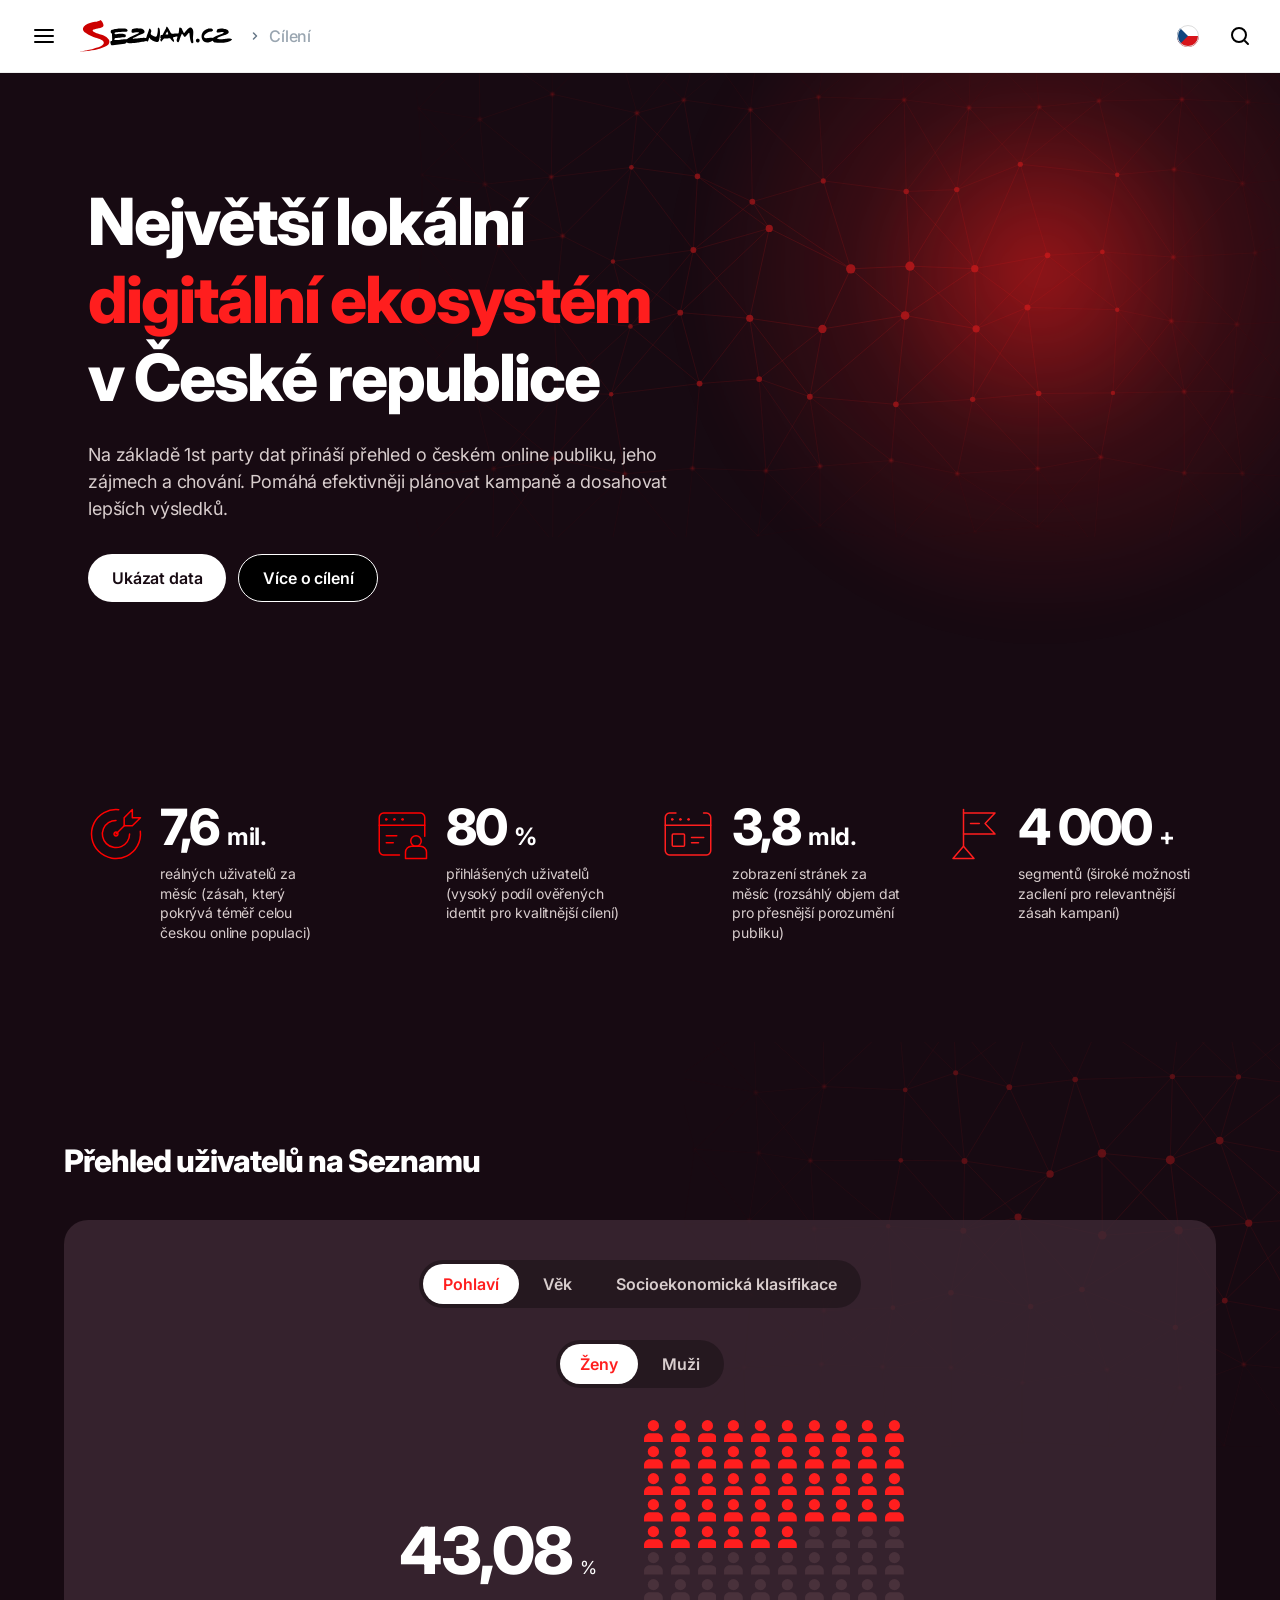
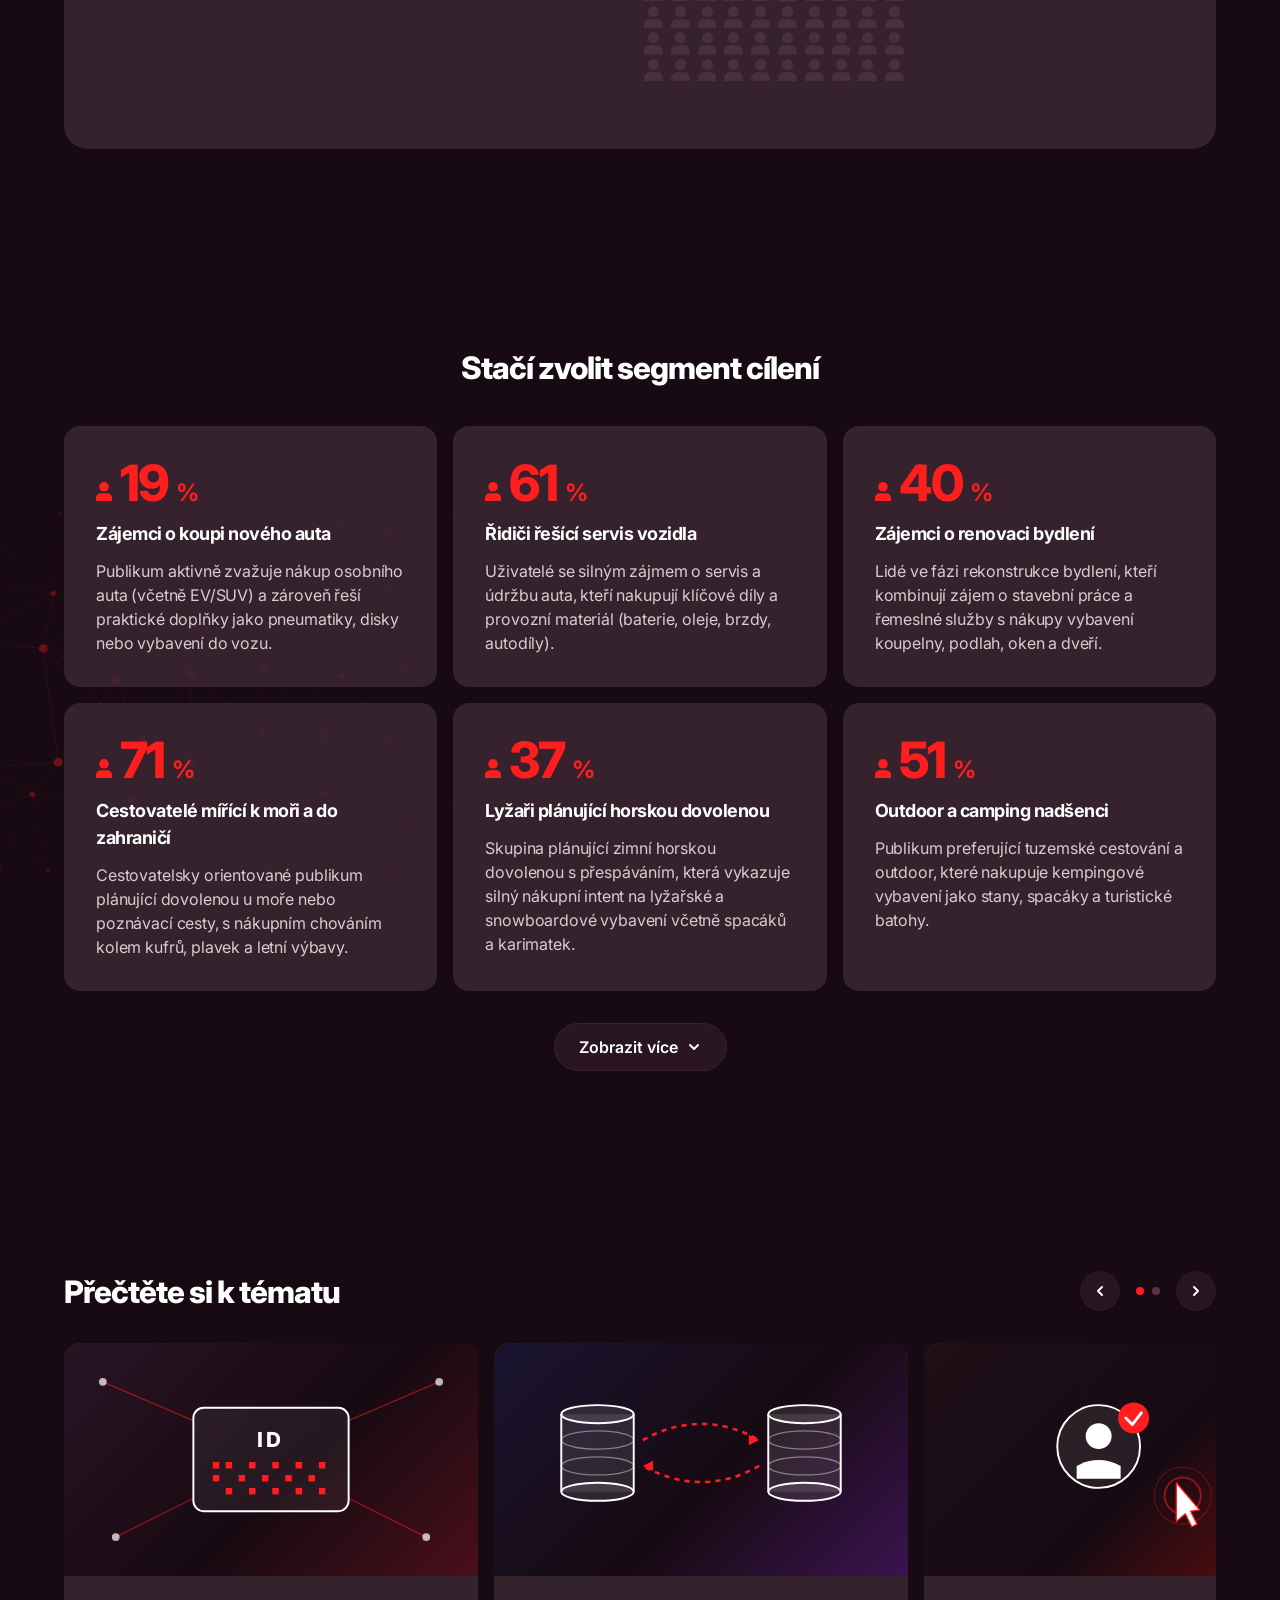
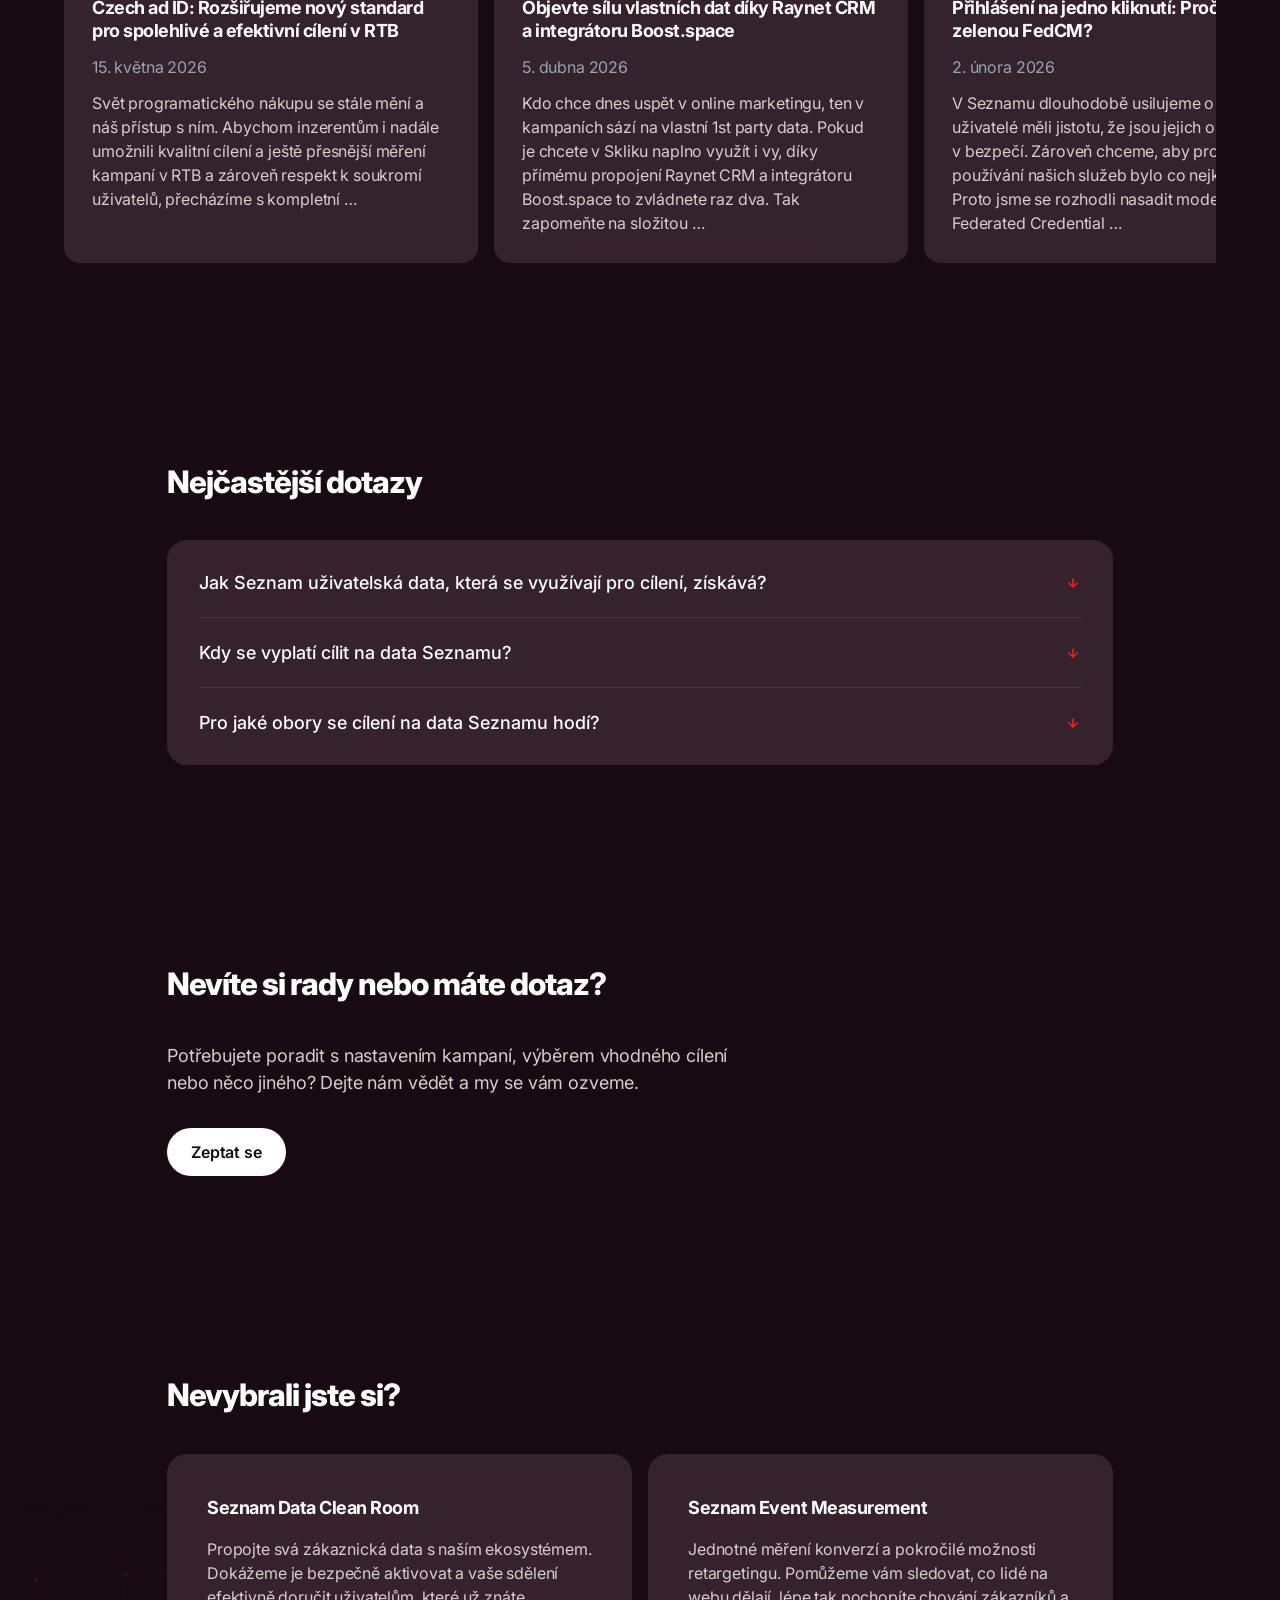
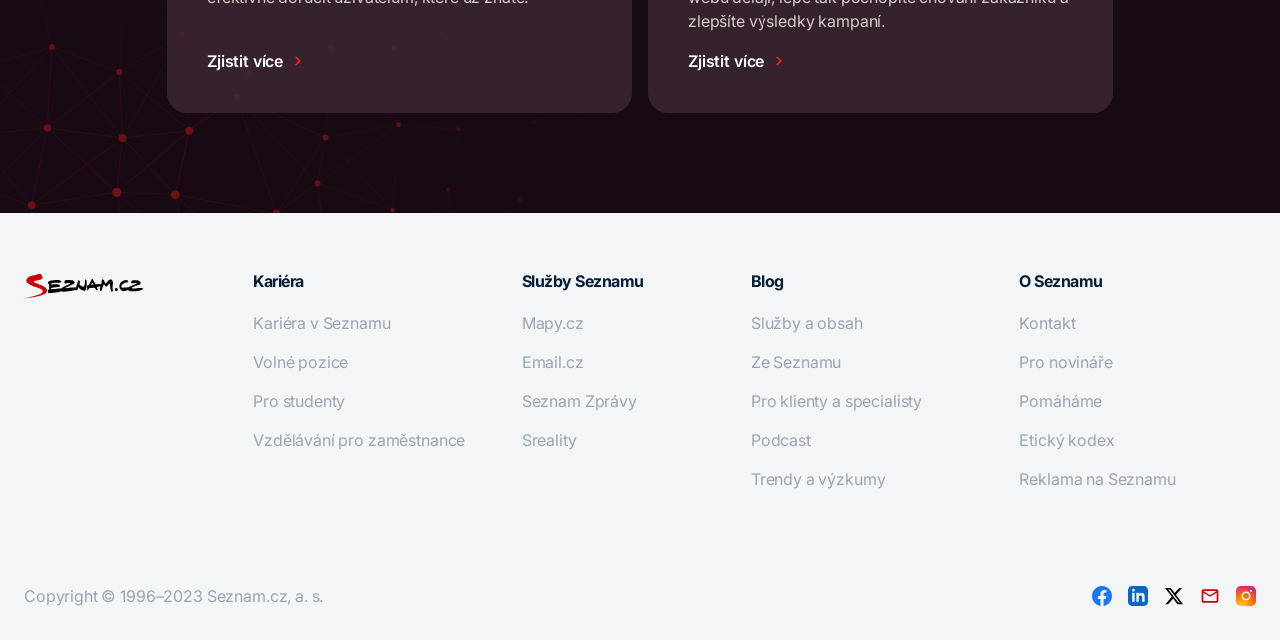
==== commit 0a12cbea: "05" ====
--- a/index.html
+++ b/index.html
@@ -144,8 +144,11 @@
                     <button class="users-chart-tab" data-filter="vek" role="tab" aria-selected="false">Věk</button>
                     <button class="users-chart-tab" data-filter="socio" role="tab" aria-selected="false">Socioekonomická klasifikace</button>
                 </div>
-                <div class="users-chart-people" id="usersChartPeople" aria-hidden="true"></div>
-                <div class="users-chart-legend" id="usersChartLegend"></div>
+                <div class="users-chart-subtabs" id="usersChartSubtabs" role="tablist"></div>
+                <div class="users-chart-display-row">
+                    <div class="users-chart-display" id="usersChartDisplay"></div>
+                    <div class="users-chart-people" id="usersChartPeople" aria-hidden="true"></div>
+                </div>
             </div>
         </div>
     </section>
--- a/styles.css
+++ b/styles.css
@@ -526,46 +526,79 @@
     background: #fff;
     color: var(--color-red);
 }
+.users-chart-subtabs {
+    display: inline-flex;
+    background: rgba(0, 0, 0, 0.3);
+    border-radius: var(--radius-pill);
+    padding: 4px;
+    gap: 4px;
+    margin-bottom: 32px;
+    flex-wrap: wrap;
+    max-width: 100%;
+    justify-content: center;
+}
+.users-chart-subtab {
+    padding: 10px 20px;
+    border-radius: var(--radius-pill);
+    font-weight: 600;
+    font-size: var(--fs-sm);
+    color: var(--color-text-soft);
+    transition: background 0.2s, color 0.2s;
+    white-space: nowrap;
+}
+.users-chart-subtab:hover:not(.active) { color: #fff; }
+.users-chart-subtab.active {
+    background: #fff;
+    color: var(--color-red);
+}
+.users-chart-display-row {
+    display: flex;
+    align-items: center;
+    justify-content: center;
+    gap: 48px;
+    flex-wrap: wrap;
+    margin-bottom: 28px;
+}
+.users-chart-display {
+    display: flex;
+    align-items: baseline;
+    justify-content: flex-end;
+    gap: 8px;
+    font-weight: 800;
+    line-height: 1;
+    letter-spacing: -2px;
+    color: #FFF;
+    text-align: right;
+    min-width: 220px;
+}
+.users-chart-display-num { font-size: 65px; color: #FFF; }
+.users-chart-display-pct {
+    font-size: 18px;
+    font-weight: 400;
+    letter-spacing: -0.5px;
+    color: #FFF;
+}
 .users-chart-people {
     display: grid;
-    grid-template-columns: repeat(50, 1fr);
-    gap: 3px;
-    margin: 0 auto 28px;
+    grid-template-columns: repeat(10, 1fr);
+    gap: 4px 8px;
+    max-width: 260px;
     width: 100%;
 }
 .user-icon {
     width: 100%;
     height: auto;
-    color: #333;
-    opacity: 0.2;
+    color: rgba(255, 187, 187, 0.1);
+    opacity: 1;
     transition: color 0.4s ease, opacity 0.4s ease;
     aspect-ratio: 20 / 24;
 }
-.users-chart-legend {
-    display: flex;
-    flex-wrap: wrap;
-    gap: 16px 32px;
-    justify-content: center;
-}
-.users-chart-legend-item {
-    display: flex;
-    align-items: center;
-    gap: 8px;
-    font-size: var(--fs-sm);
-}
-.users-chart-legend-swatch {
-    width: 14px;
-    height: 14px;
-    border-radius: 3px;
-    flex-shrink: 0;
-}
-.users-chart-legend-label { color: #fff; font-weight: 600; }
-.users-chart-legend-value { color: var(--color-text-soft); }
-
 @media (max-width: 768px) {
     .users-chart { padding: 24px; }
-    .users-chart-people { grid-template-columns: repeat(40, 1fr); gap: 2px; }
+    .users-chart-people { gap: 3px; max-width: 200px; }
     .users-chart-tab { padding: 8px 14px; font-size: 14px; }
+    .users-chart-display-row { gap: 24px; }
+    .users-chart-display-num { font-size: 50px; }
 }
 
 /* === Tiles section === */
@@ -625,18 +658,34 @@
 }
 .tile-badge {
     display: inline-flex;
-    align-items: center;
-    gap: 6px;
-    background: #FF1E1E;
-    color: #fff;
-    font-size: 16px;
-    font-weight: 600;
+    align-items: baseline;
+    gap: 8px;
+    color: #FF1E1E;
+    font-size: 50px;
+    font-weight: 800;
     line-height: 1;
-    padding: 4px 12px;
-    border-radius: 4px;
+    letter-spacing: -2px;
     margin-bottom: 12px;
 }
-.tile-badge-icon { flex-shrink: 0; }
+.tile-badge-icon {
+    flex-shrink: 0;
+    width: 16px;
+    height: auto;
+    align-self: baseline;
+}
+.tile-badge-pct {
+    font-size: var(--fs-lg);
+    font-weight: 700;
+    letter-spacing: -0.5px;
+}
+.tile.tile-new {
+    opacity: 0;
+    animation: tileFadeIn 0.4s ease forwards;
+}
+@keyframes tileFadeIn {
+    from { opacity: 0; transform: translateY(12px); }
+    to   { opacity: 1; transform: translateY(0); }
+}
 .tile-title {
     font-size: var(--fs-md);
     font-weight: 700;
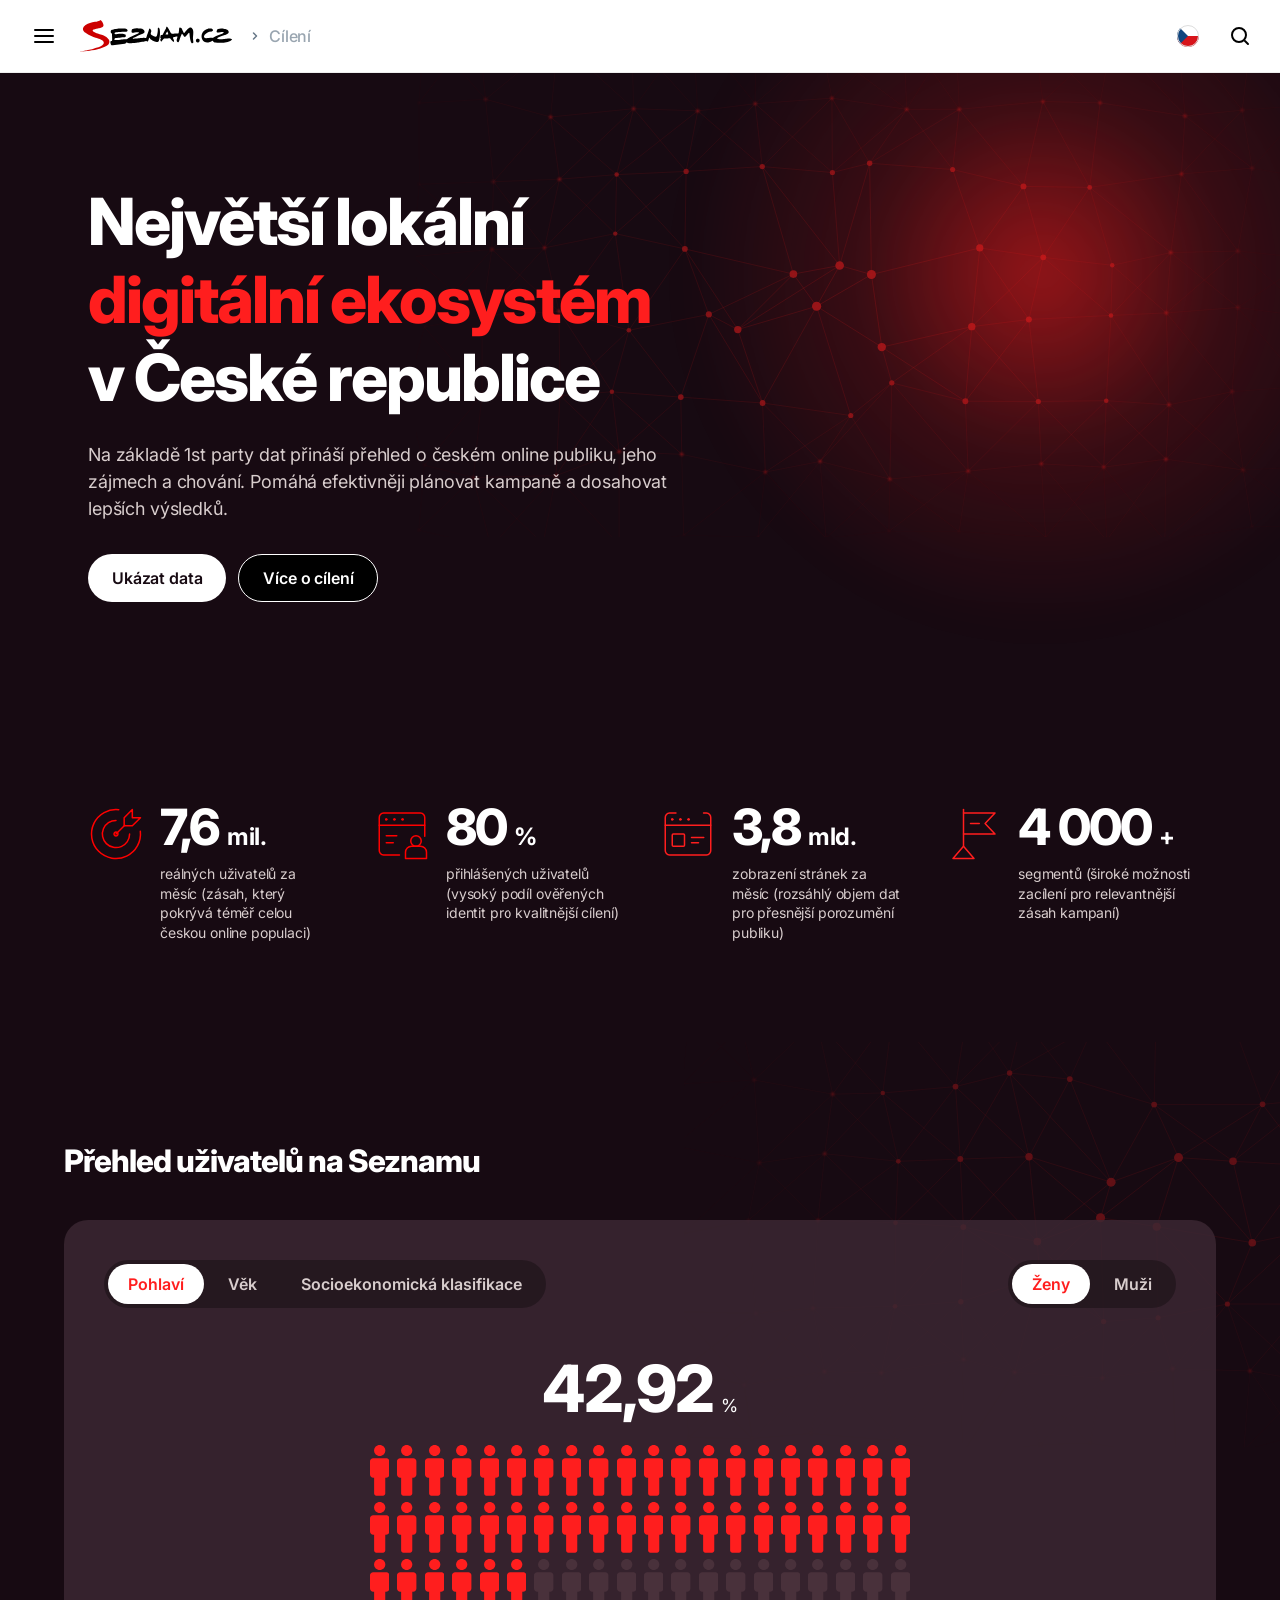
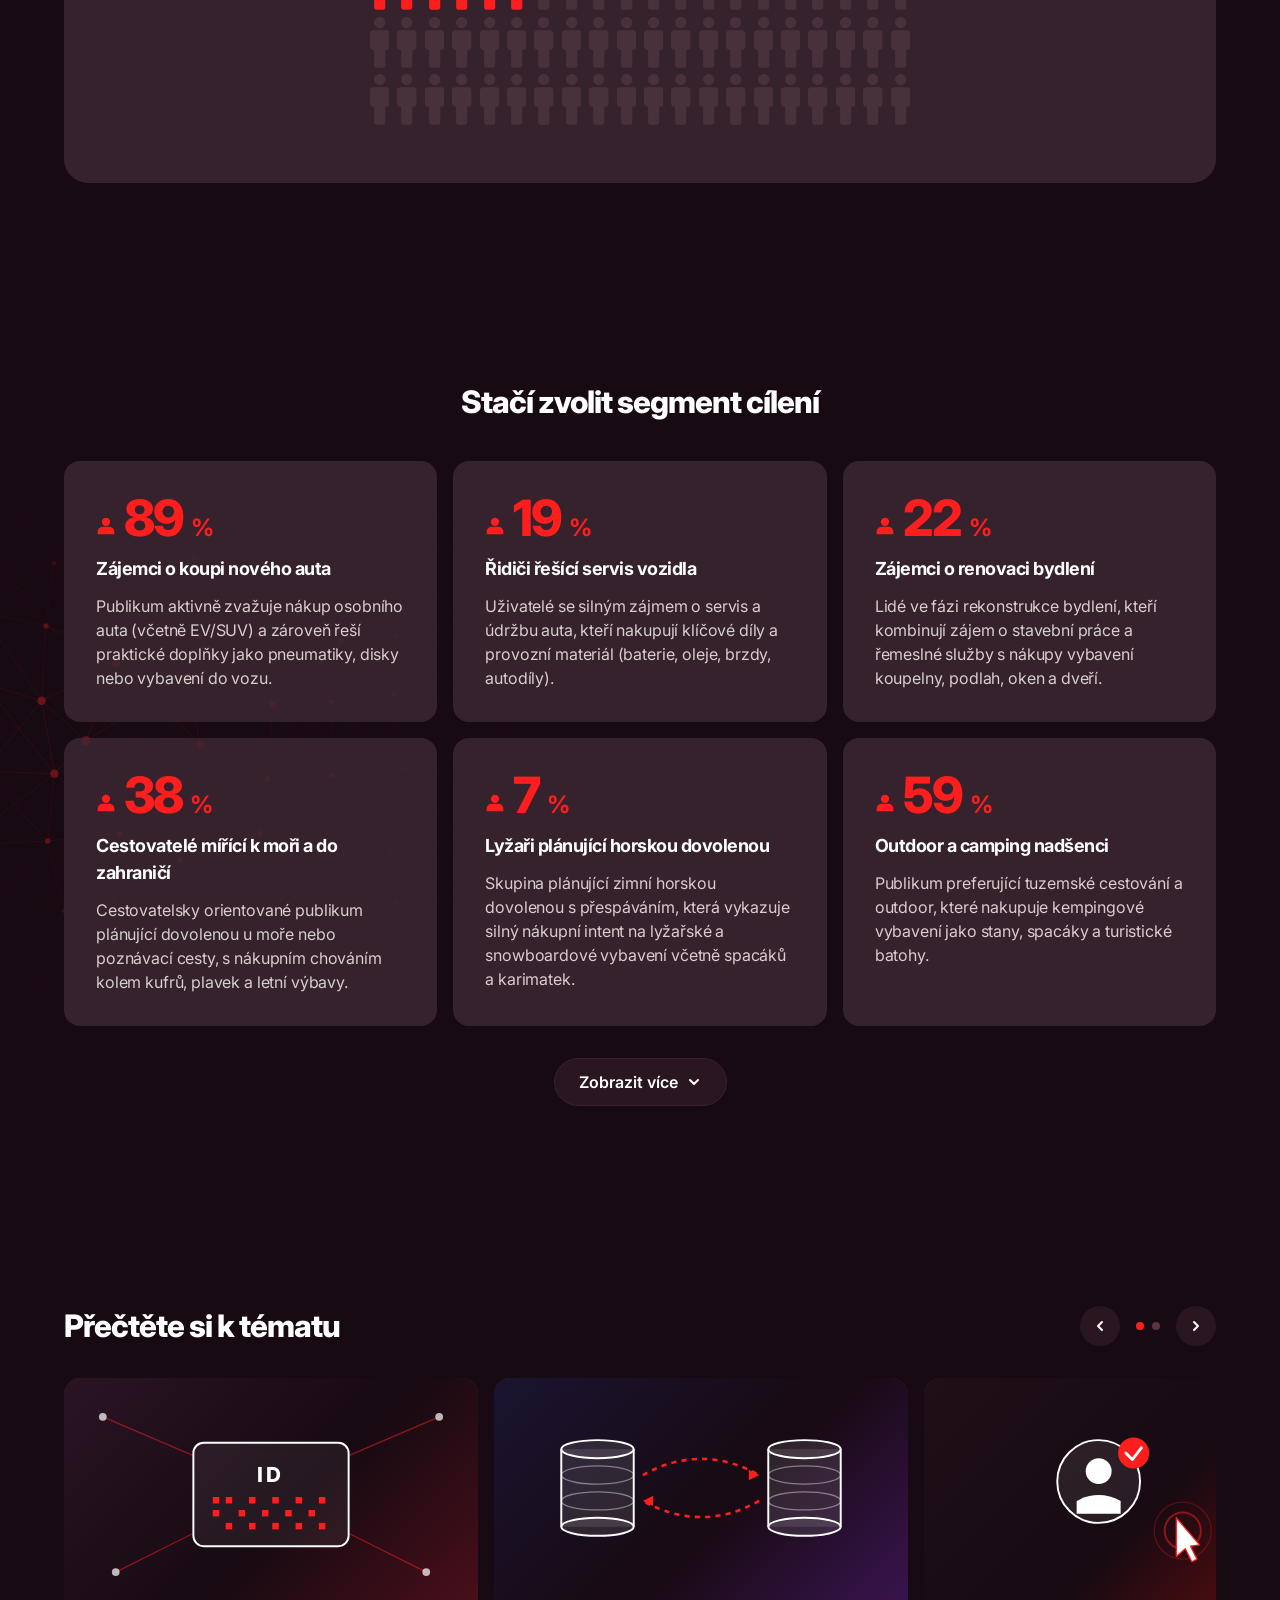
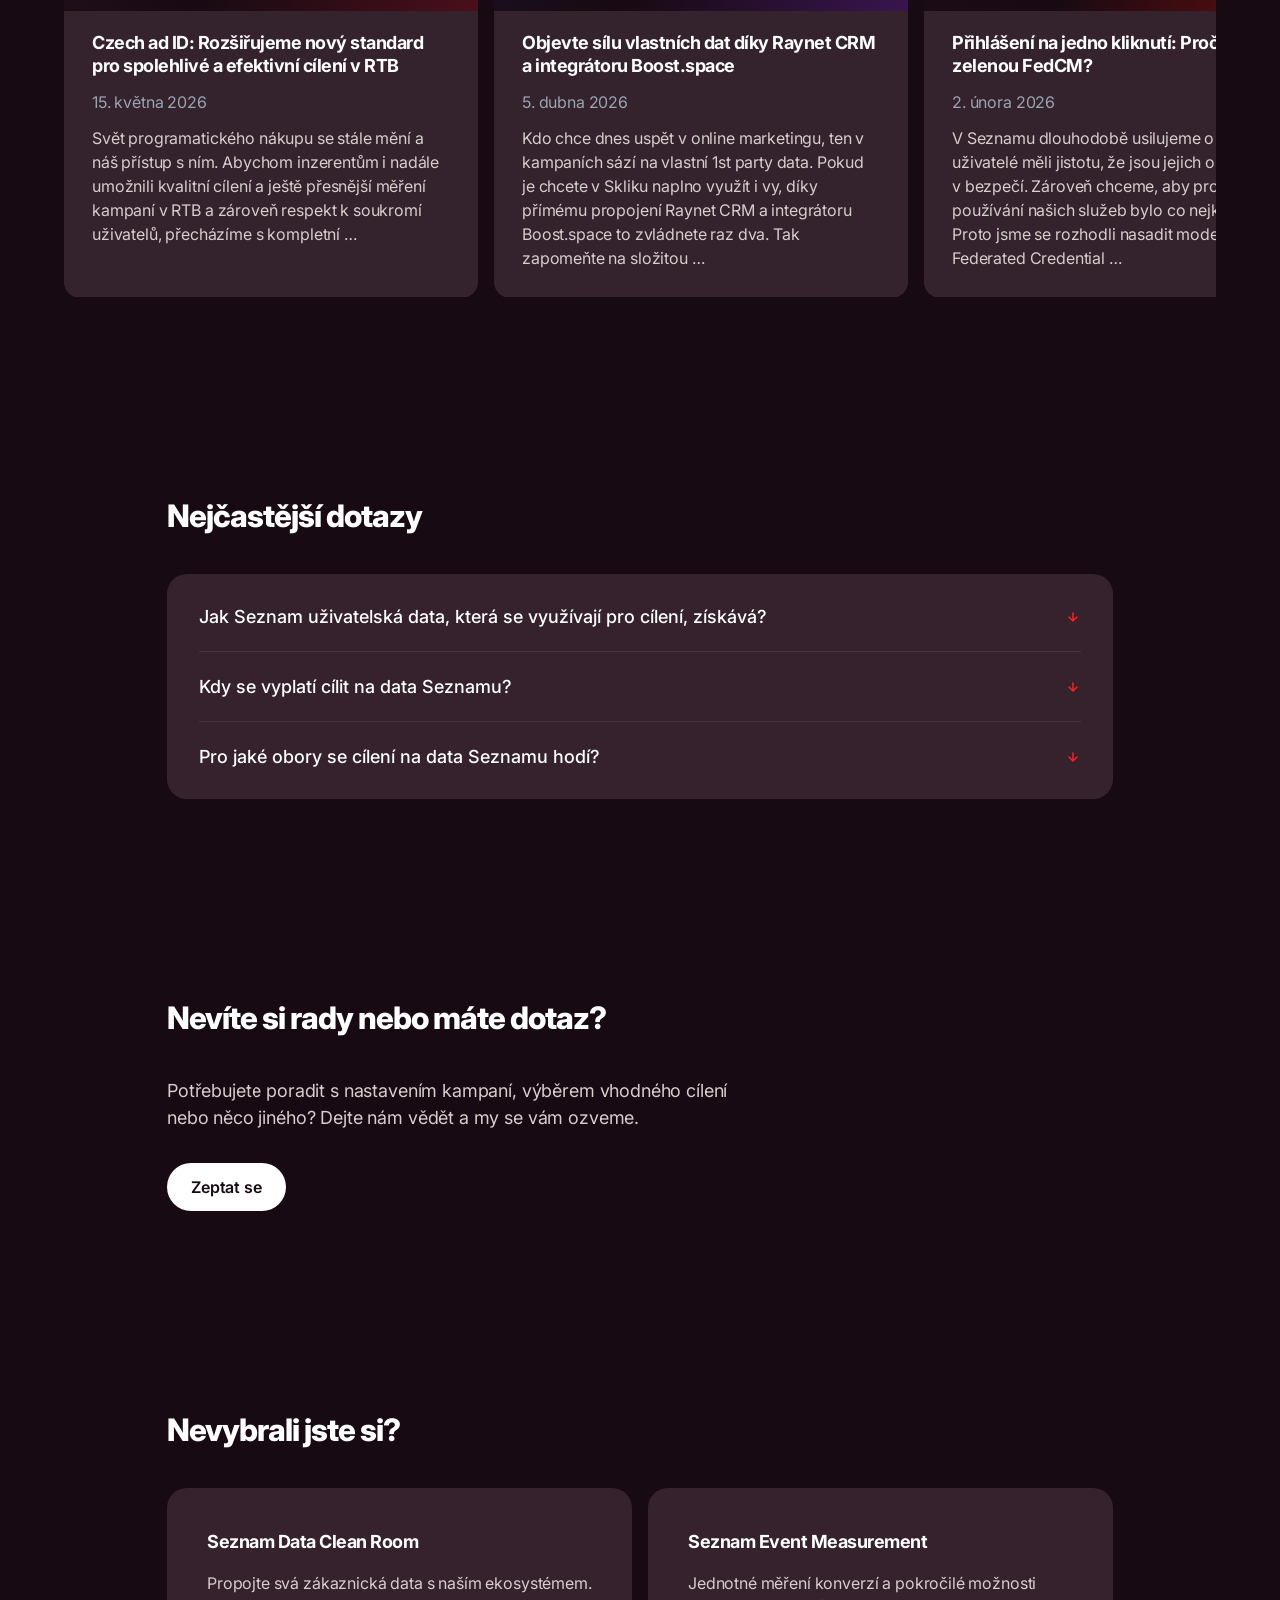
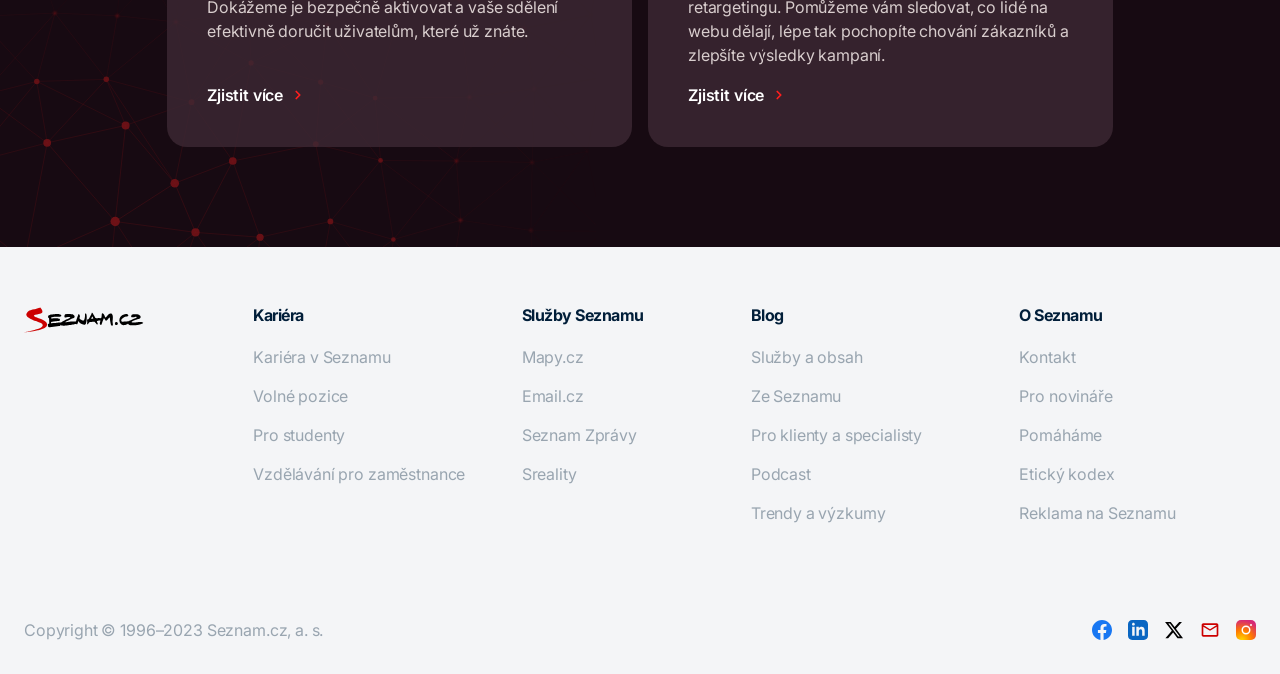
==== commit bf41b2ee: "Add files via upload" ====
--- a/index.html
+++ b/index.html
@@ -8,6 +8,7 @@
     <link rel="preconnect" href="https://fonts.gstatic.com" crossorigin>
     <link href="https://fonts.googleapis.com/css2?family=Inter:wght@400;500;600;700;800;900&amp;display=swap" rel="stylesheet">
     <link rel="stylesheet" href="styles.css">
+    <script src="https://mcp.figma.com/mcp/html-to-design/capture.js" async></script>
 </head>
 <body>
 
@@ -139,16 +140,16 @@
         <div class="container">
             <h2 class="section-title">Přehled uživatelů na Seznamu</h2>
             <div class="users-chart">
-                <div class="users-chart-tabs" role="tablist">
-                    <button class="users-chart-tab active" data-filter="pohlavi" role="tab" aria-selected="true">Pohlaví</button>
-                    <button class="users-chart-tab" data-filter="vek" role="tab" aria-selected="false">Věk</button>
-                    <button class="users-chart-tab" data-filter="socio" role="tab" aria-selected="false">Socioekonomická klasifikace</button>
-                </div>
-                <div class="users-chart-subtabs" id="usersChartSubtabs" role="tablist"></div>
-                <div class="users-chart-display-row">
-                    <div class="users-chart-display" id="usersChartDisplay"></div>
-                    <div class="users-chart-people" id="usersChartPeople" aria-hidden="true"></div>
-                </div>
+                <div class="users-chart-tabs-row">
+                    <div class="users-chart-tabs" role="tablist">
+                        <button class="users-chart-tab active" data-filter="pohlavi" role="tab" aria-selected="true">Pohlaví</button>
+                        <button class="users-chart-tab" data-filter="vek" role="tab" aria-selected="false">Věk</button>
+                        <button class="users-chart-tab" data-filter="socio" role="tab" aria-selected="false">Socioekonomická klasifikace</button>
+                    </div>
+                    <div class="users-chart-subtabs" id="usersChartSubtabs" role="tablist"></div>
+                </div>
+                <div class="users-chart-display" id="usersChartDisplay"></div>
+                <div class="users-chart-people" id="usersChartPeople" aria-hidden="true"></div>
             </div>
         </div>
     </section>
--- a/styles.css
+++ b/styles.css
@@ -494,12 +494,21 @@
 .users-chart {
     background: var(--color-card-bg);
     border-radius: var(--radius-xl);
-    padding: 40px;
+    padding: 40px 40px 56px;
     position: relative;
     z-index: 1;
     display: flex;
     flex-direction: column;
     align-items: center;
+}
+.users-chart-tabs-row {
+    display: flex;
+    flex-wrap: wrap;
+    align-items: center;
+    justify-content: flex-start;
+    gap: 16px;
+    margin-bottom: 48px;
+    width: 100%;
 }
 .users-chart-tabs {
     display: inline-flex;
@@ -507,7 +516,6 @@
     border-radius: var(--radius-pill);
     padding: 4px;
     gap: 4px;
-    margin-bottom: 32px;
     flex-wrap: wrap;
     max-width: 100%;
     justify-content: center;
@@ -532,10 +540,10 @@
     border-radius: var(--radius-pill);
     padding: 4px;
     gap: 4px;
-    margin-bottom: 32px;
     flex-wrap: wrap;
     max-width: 100%;
     justify-content: center;
+    margin-left: auto;
 }
 .users-chart-subtab {
     padding: 10px 20px;
@@ -551,25 +559,17 @@
     background: #fff;
     color: var(--color-red);
 }
-.users-chart-display-row {
-    display: flex;
-    align-items: center;
-    justify-content: center;
-    gap: 48px;
-    flex-wrap: wrap;
-    margin-bottom: 28px;
-}
 .users-chart-display {
     display: flex;
     align-items: baseline;
-    justify-content: flex-end;
+    justify-content: center;
     gap: 8px;
     font-weight: 800;
     line-height: 1;
     letter-spacing: -2px;
     color: #FFF;
-    text-align: right;
-    min-width: 220px;
+    text-align: center;
+    margin-bottom: 24px;
 }
 .users-chart-display-num { font-size: 65px; color: #FFF; }
 .users-chart-display-pct {
@@ -580,10 +580,11 @@
 }
 .users-chart-people {
     display: grid;
-    grid-template-columns: repeat(10, 1fr);
+    grid-template-columns: repeat(20, 1fr);
     gap: 4px 8px;
-    max-width: 260px;
+    max-width: 540px;
     width: 100%;
+    margin: 0 auto;
 }
 .user-icon {
     width: 100%;
@@ -591,13 +592,13 @@
     color: rgba(255, 187, 187, 0.1);
     opacity: 1;
     transition: color 0.4s ease, opacity 0.4s ease;
-    aspect-ratio: 20 / 24;
+    aspect-ratio: 16 / 44;
 }
 @media (max-width: 768px) {
     .users-chart { padding: 24px; }
-    .users-chart-people { gap: 3px; max-width: 200px; }
+    .users-chart-people { gap: 3px 4px; max-width: 420px; }
     .users-chart-tab { padding: 8px 14px; font-size: 14px; }
-    .users-chart-display-row { gap: 24px; }
+    .users-chart-tabs-row { gap: 12px; }
     .users-chart-display-num { font-size: 50px; }
 }
 
@@ -669,7 +670,7 @@
 }
 .tile-badge-icon {
     flex-shrink: 0;
-    width: 16px;
+    width: 20px;
     height: auto;
     align-self: baseline;
 }
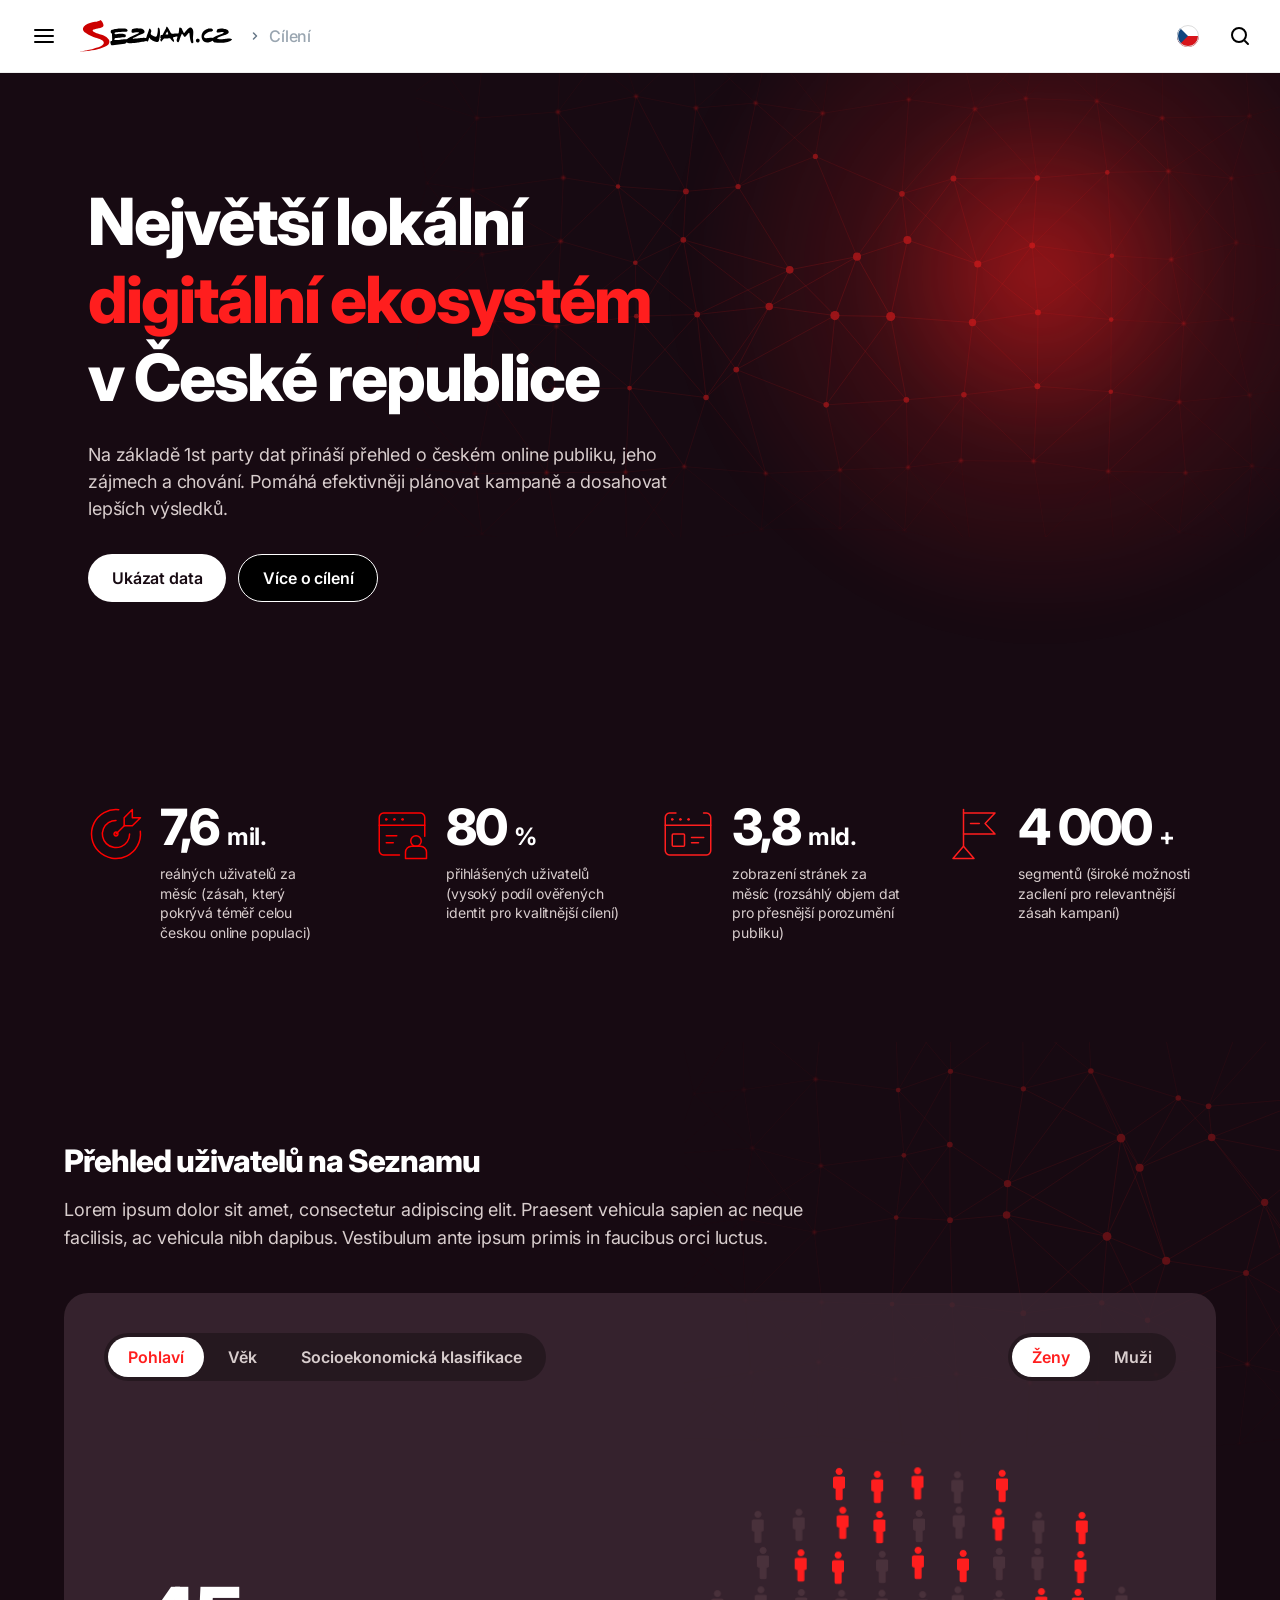
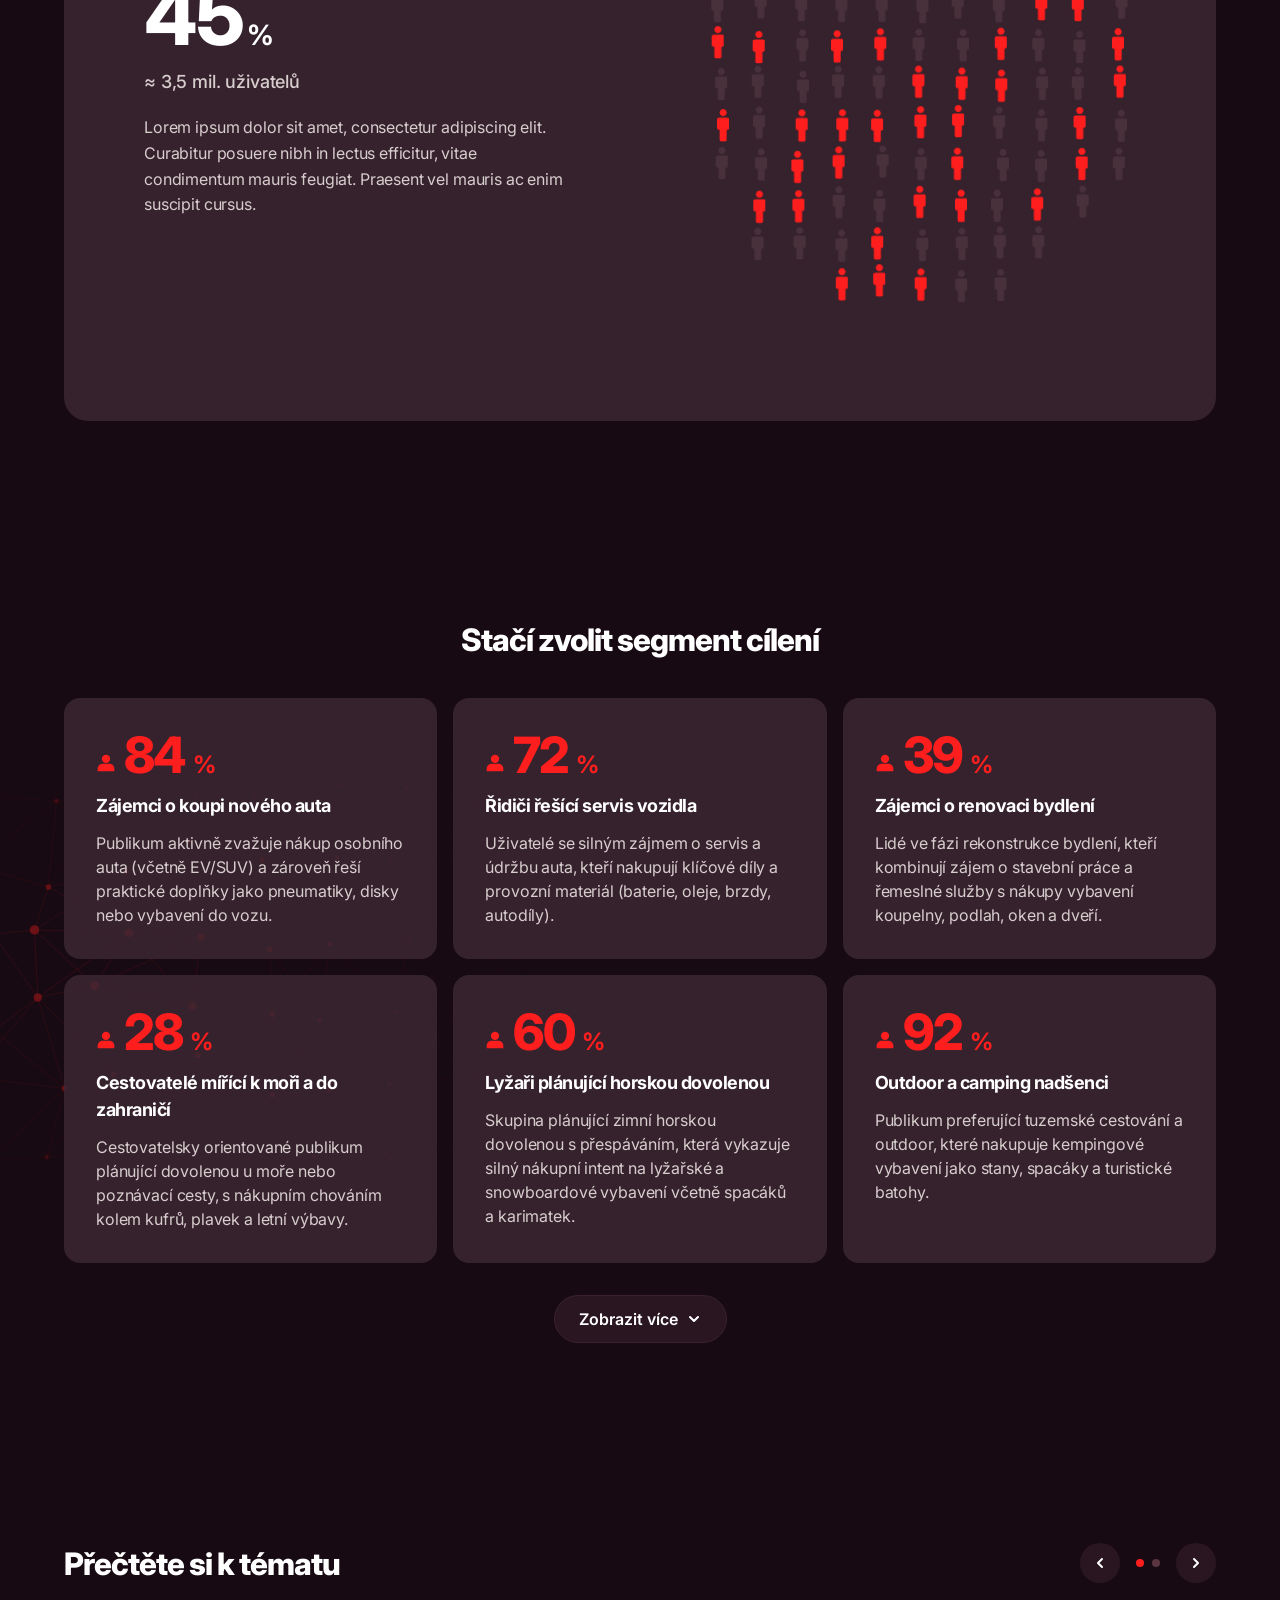
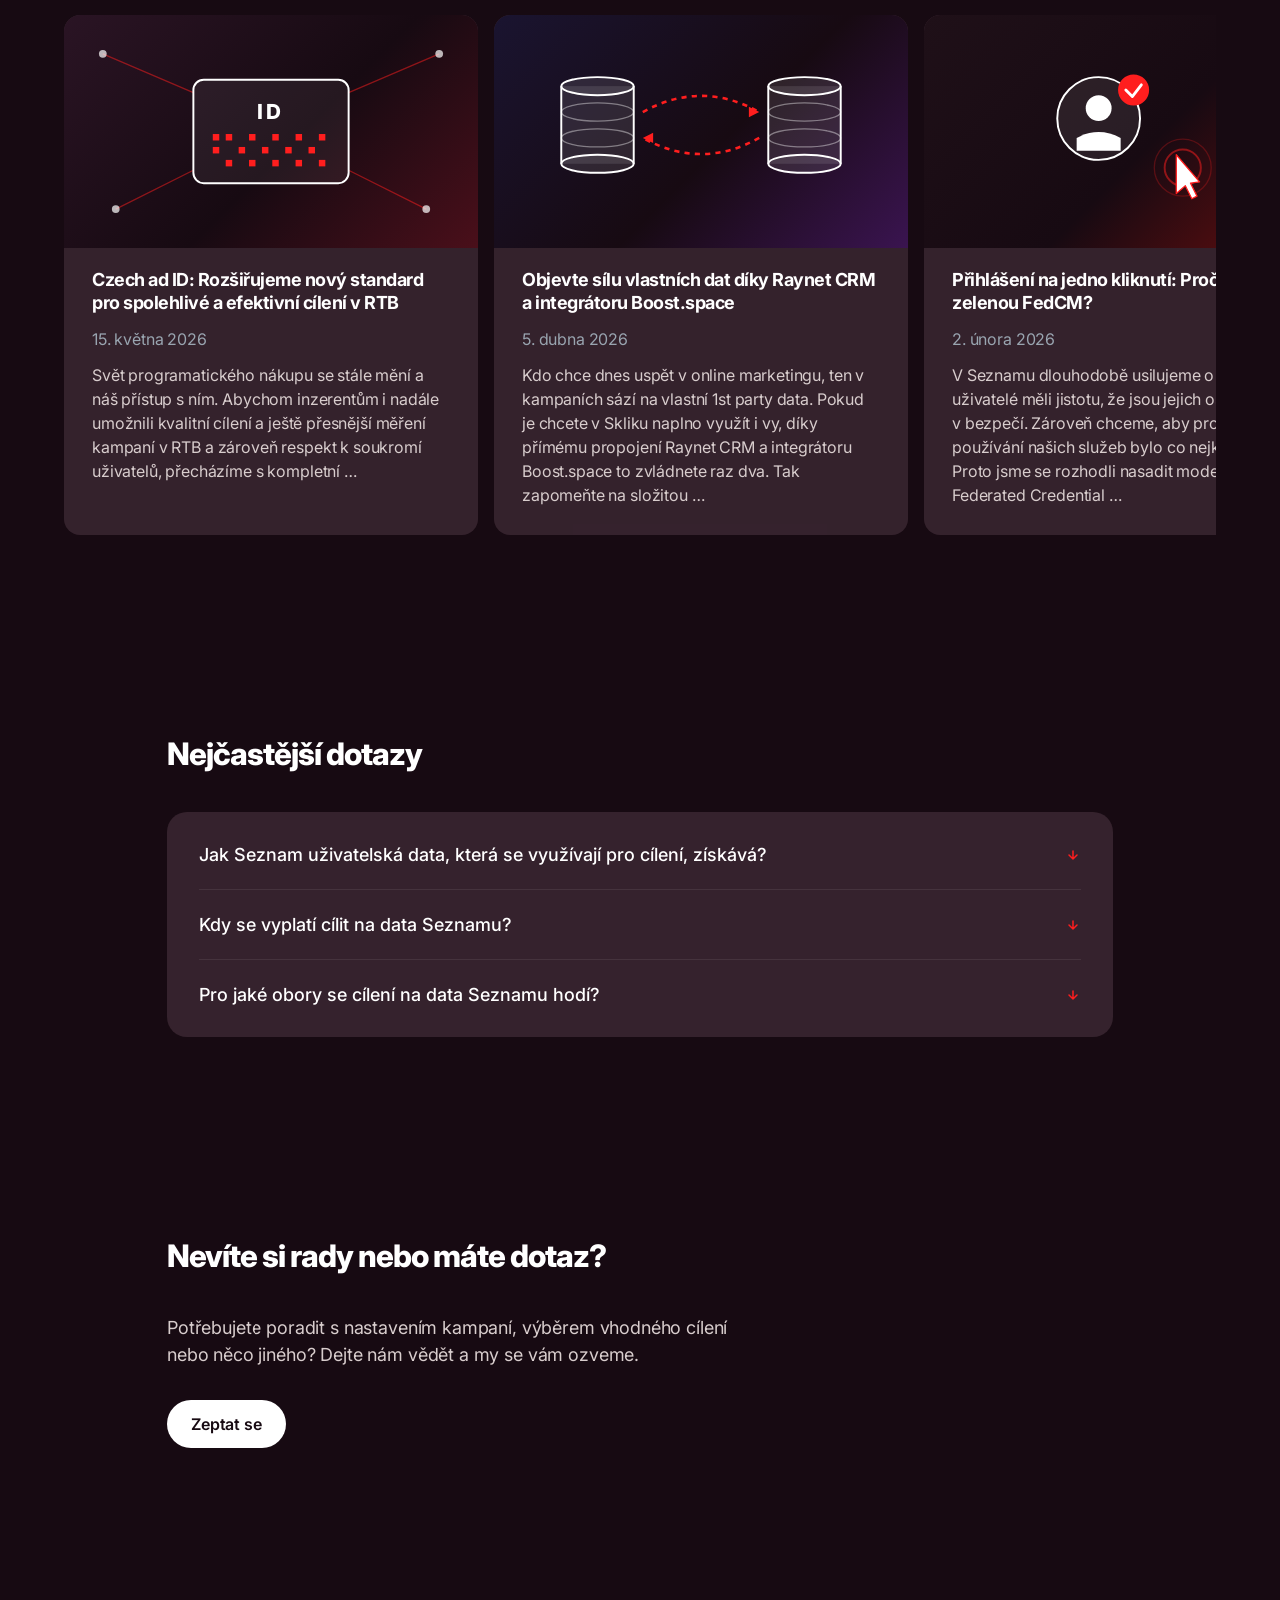
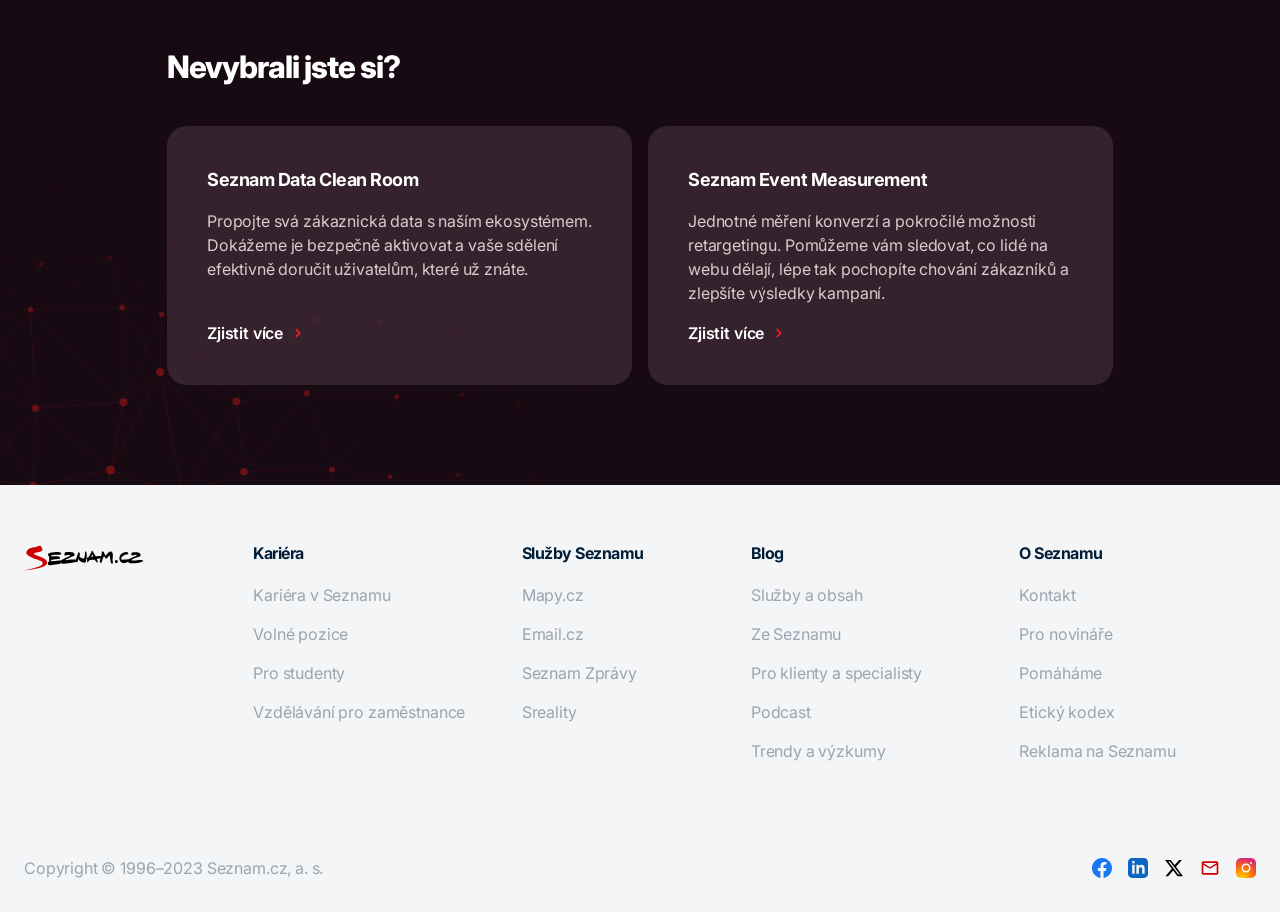
==== commit 253ffa14: "07" ====
--- a/index.html
+++ b/index.html
@@ -139,6 +139,7 @@
         </div>
         <div class="container">
             <h2 class="section-title">Přehled uživatelů na Seznamu</h2>
+            <p class="section-intro"><!-- TODO: doplnit text -->Lorem ipsum dolor sit amet, consectetur adipiscing elit. Praesent vehicula sapien ac neque facilisis, ac vehicula nibh dapibus. Vestibulum ante ipsum primis in faucibus orci luctus.</p>
             <div class="users-chart">
                 <div class="users-chart-tabs-row">
                     <div class="users-chart-tabs" role="tablist">
@@ -148,8 +149,16 @@
                     </div>
                     <div class="users-chart-subtabs" id="usersChartSubtabs" role="tablist"></div>
                 </div>
-                <div class="users-chart-display" id="usersChartDisplay"></div>
-                <div class="users-chart-people" id="usersChartPeople" aria-hidden="true"></div>
+                <div class="users-chart-body">
+                    <div class="users-chart-left">
+                        <div class="users-chart-display" id="usersChartDisplay"></div>
+                        <div class="users-chart-abs" id="usersChartAbs"></div>
+                        <p class="users-chart-text"><!-- TODO: doplnit text -->Lorem ipsum dolor sit amet, consectetur adipiscing elit. Curabitur posuere nibh in lectus efficitur, vitae condimentum mauris feugiat. Praesent vel mauris ac enim suscipit cursus.</p>
+                    </div>
+                    <div class="users-chart-right">
+                        <div class="users-chart-people" id="usersChartPeople" aria-hidden="true"></div>
+                    </div>
+                </div>
             </div>
         </div>
     </section>
--- a/styles.css
+++ b/styles.css
@@ -490,7 +490,16 @@
     margin-top: 4px;
 }
 
-/* === Users chart (interactive) === */
+/* === Section intro paragraph === */
+.section-intro {
+    color: var(--color-text-soft);
+    font-size: var(--fs-md);
+    line-height: 1.6;
+    margin: -24px 0 40px;
+    max-width: 760px;
+}
+
+/* === Users chart (2-column with random distribution) === */
 .users-chart {
     background: var(--color-card-bg);
     border-radius: var(--radius-xl);
@@ -499,7 +508,7 @@
     z-index: 1;
     display: flex;
     flex-direction: column;
-    align-items: center;
+    align-items: stretch;
 }
 .users-chart-tabs-row {
     display: flex;
@@ -559,47 +568,79 @@
     background: #fff;
     color: var(--color-red);
 }
+.users-chart-body {
+    display: flex;
+    flex-wrap: wrap;
+    align-items: center;
+    gap: 48px;
+    width: 100%;
+}
+.users-chart-left,
+.users-chart-right {
+    flex: 1 1 320px;
+    min-width: 0;
+}
+.users-chart-left { padding-left: 40px; }
 .users-chart-display {
     display: flex;
     align-items: baseline;
-    justify-content: center;
-    gap: 8px;
+    gap: 4px;
     font-weight: 800;
     line-height: 1;
     letter-spacing: -2px;
     color: #FFF;
-    text-align: center;
-    margin-bottom: 24px;
-}
-.users-chart-display-num { font-size: 65px; color: #FFF; }
-.users-chart-display-pct {
-    font-size: 18px;
-    font-weight: 400;
-    letter-spacing: -0.5px;
-    color: #FFF;
+    margin-bottom: 12px;
+}
+.users-chart-display-num { font-size: 80px; color: #FFF; }
+.users-chart-display-pct { font-size: 28px; font-weight: 700; letter-spacing: -1px; color: #FFF; }
+.users-chart-abs {
+    color: var(--color-text-soft);
+    font-size: var(--fs-md);
+    font-weight: 500;
+    margin-bottom: 20px;
+}
+.users-chart-text {
+    color: var(--color-text-soft);
+    font-size: var(--fs-sm);
+    line-height: 1.6;
+    margin: 0;
+    max-width: 420px;
 }
 .users-chart-people {
     display: grid;
-    grid-template-columns: repeat(20, 1fr);
-    gap: 4px 8px;
-    max-width: 540px;
+    grid-template-columns: repeat(13, 1fr);
+    grid-template-rows: repeat(13, 1fr);
+    gap: 6px 8px;
+    margin: 0 0 24px;
+    max-width: 522px;
     width: 100%;
-    margin: 0 auto;
+    aspect-ratio: 1 / 1;
+    place-items: center;
 }
 .user-icon {
-    width: 100%;
-    height: auto;
+    width: auto;
+    height: 100%;
     color: rgba(255, 187, 187, 0.1);
     opacity: 1;
-    transition: color 0.4s ease, opacity 0.4s ease;
+    transition: color 0.3s ease, opacity 0.3s ease;
     aspect-ratio: 16 / 44;
+    transform: translate(var(--ox, 0), var(--oy, 0));
+    will-change: transform;
+}
+.user-icon.user-icon-wiggle {
+    animation: userIconWiggle 600ms ease-in-out;
+}
+@keyframes userIconWiggle {
+    0%, 100% { transform: translate(var(--ox, 0px), var(--oy, 0px)); }
+    50%      { transform: translate(var(--ox, 0px), calc(var(--oy, 0px) - 4px)); }
 }
 @media (max-width: 768px) {
     .users-chart { padding: 24px; }
-    .users-chart-people { gap: 3px 4px; max-width: 420px; }
+    .users-chart-body { gap: 32px; }
+    .users-chart-display-num { font-size: 60px; }
+    .users-chart-display-pct { font-size: 22px; }
     .users-chart-tab { padding: 8px 14px; font-size: 14px; }
     .users-chart-tabs-row { gap: 12px; }
-    .users-chart-display-num { font-size: 50px; }
 }
 
 /* === Tiles section === */
